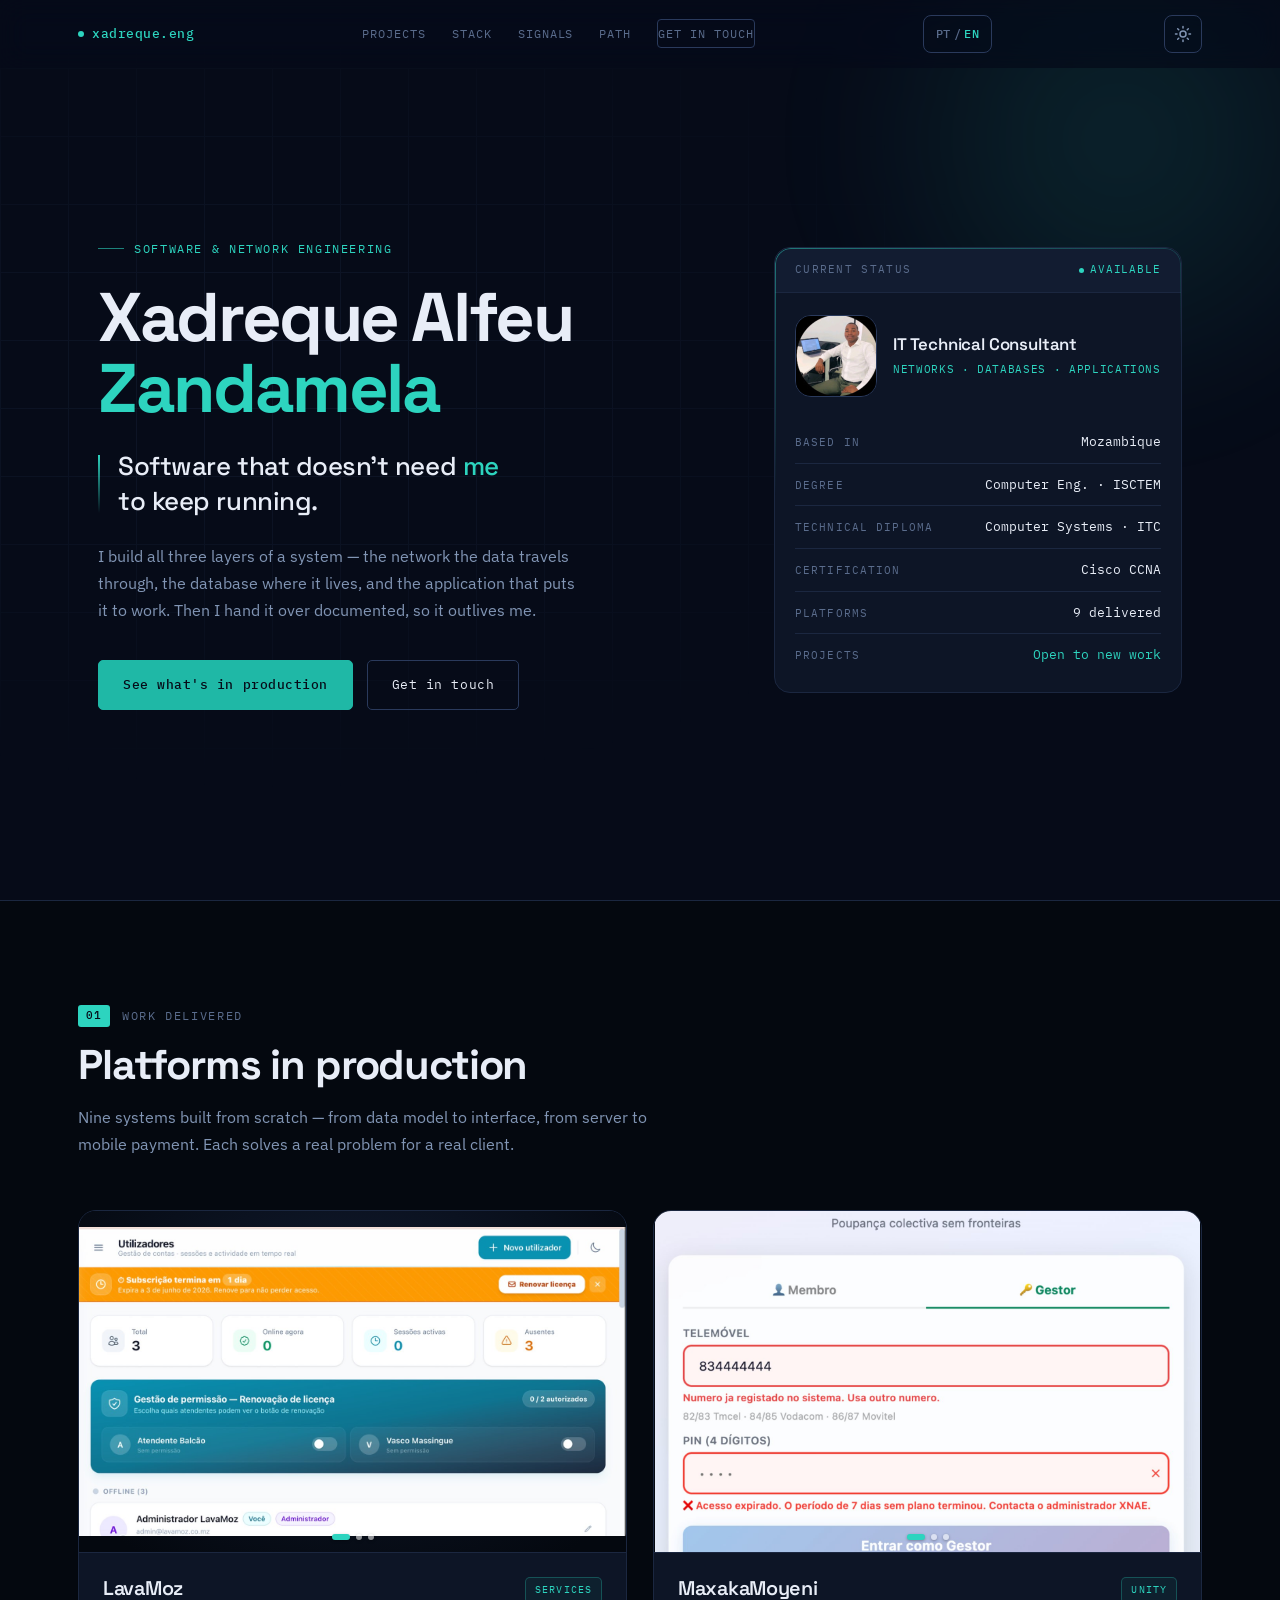
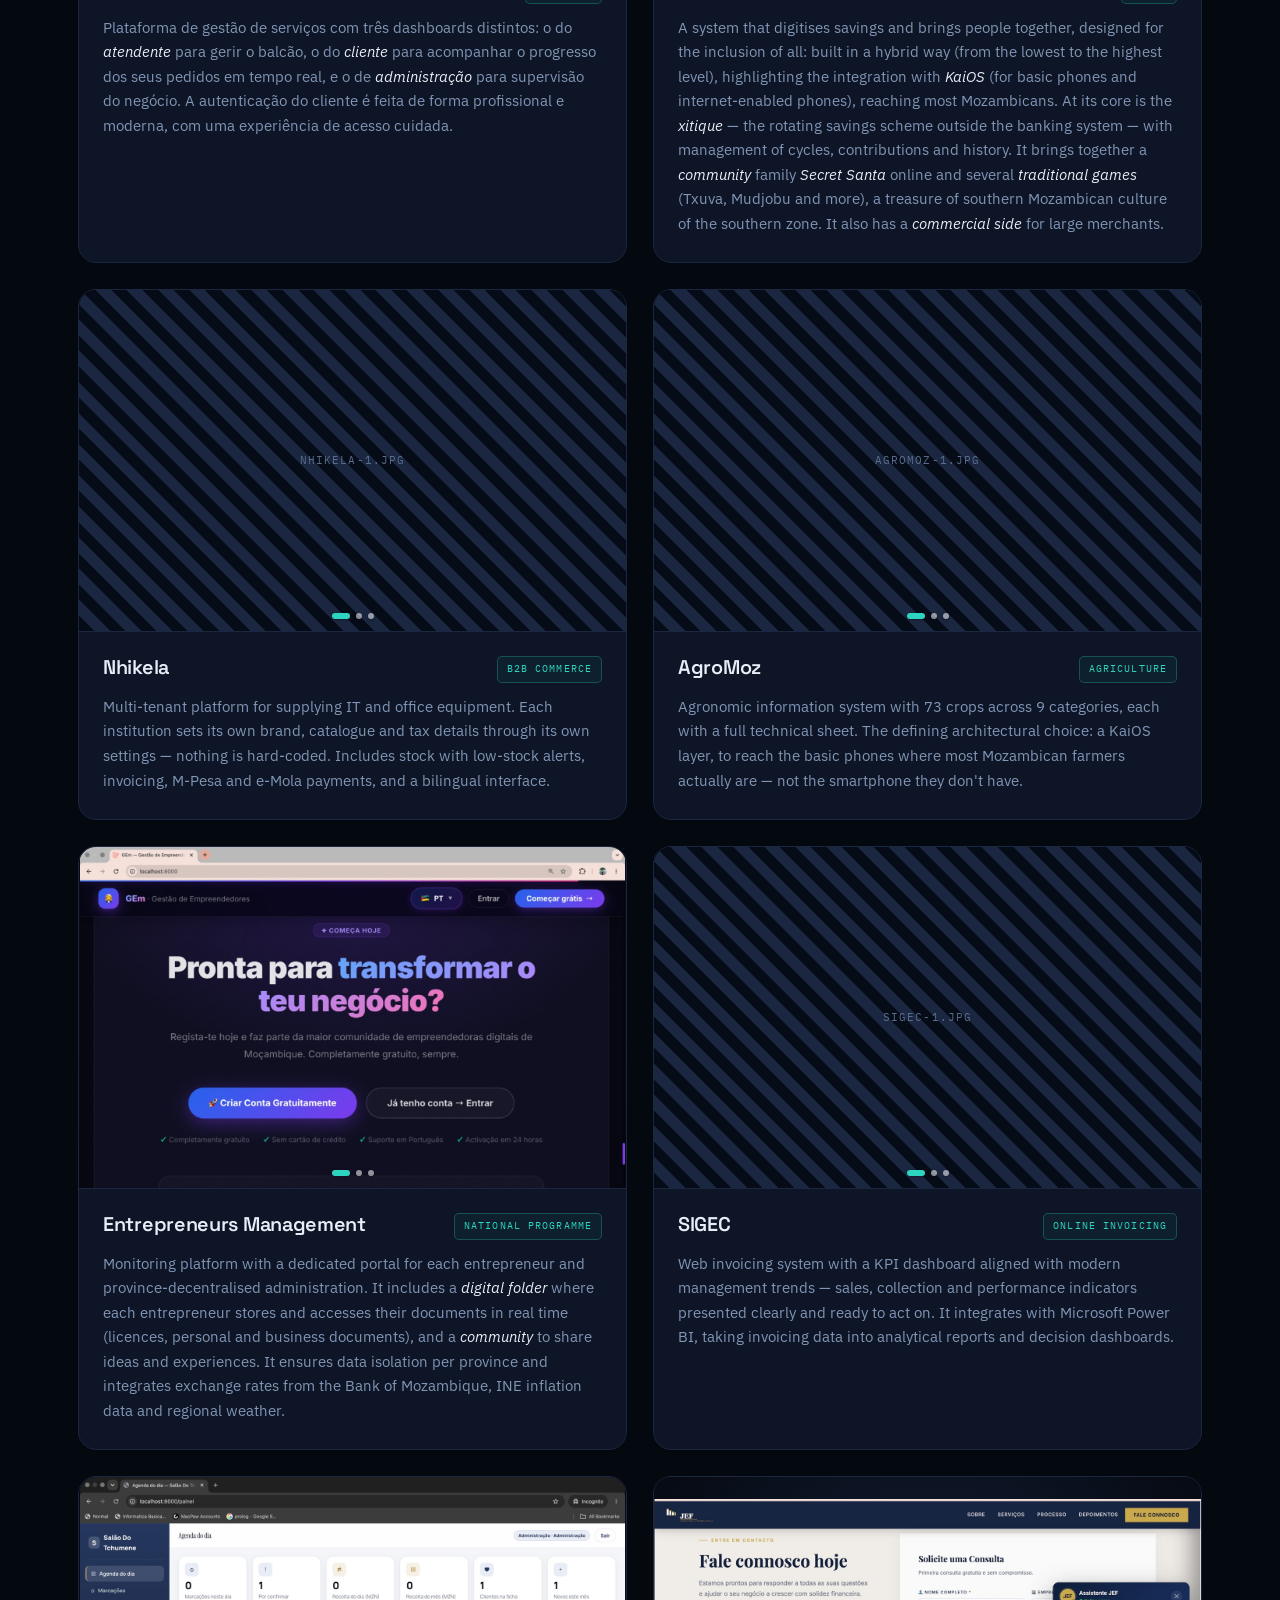
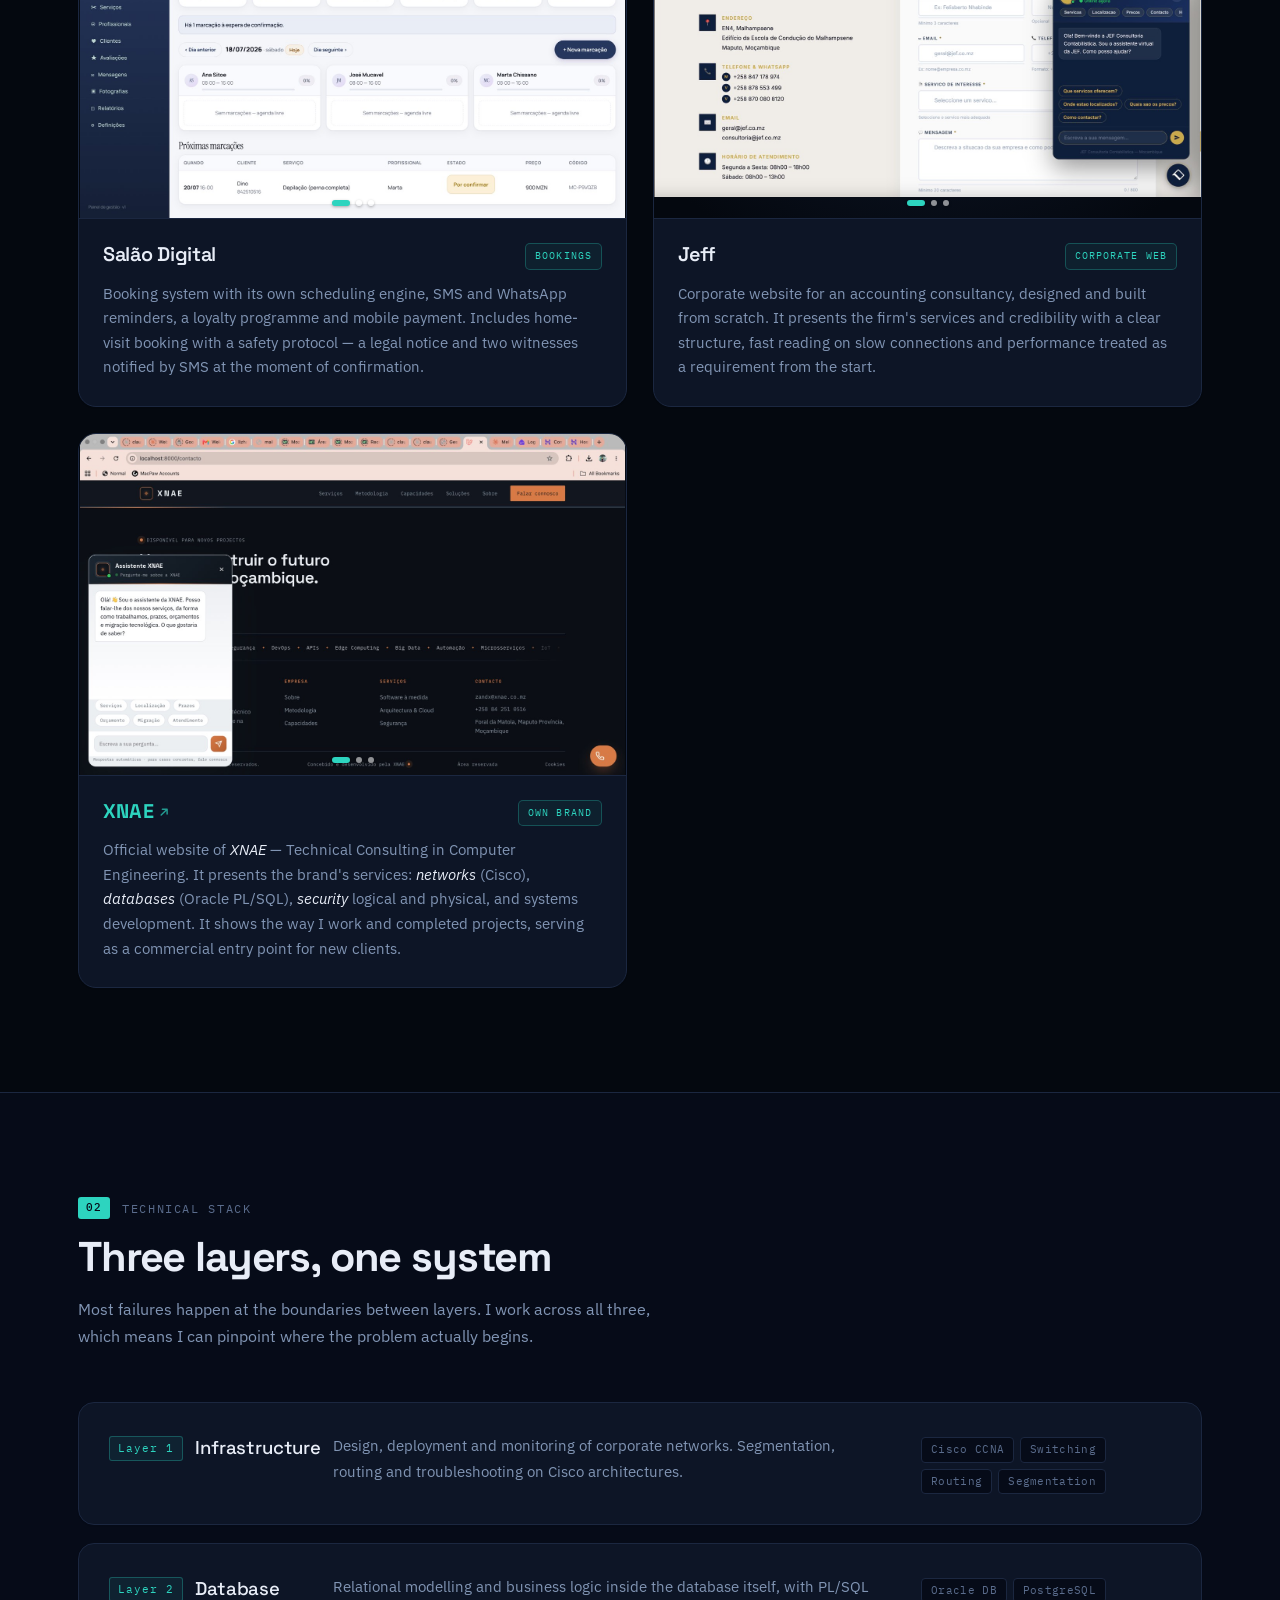
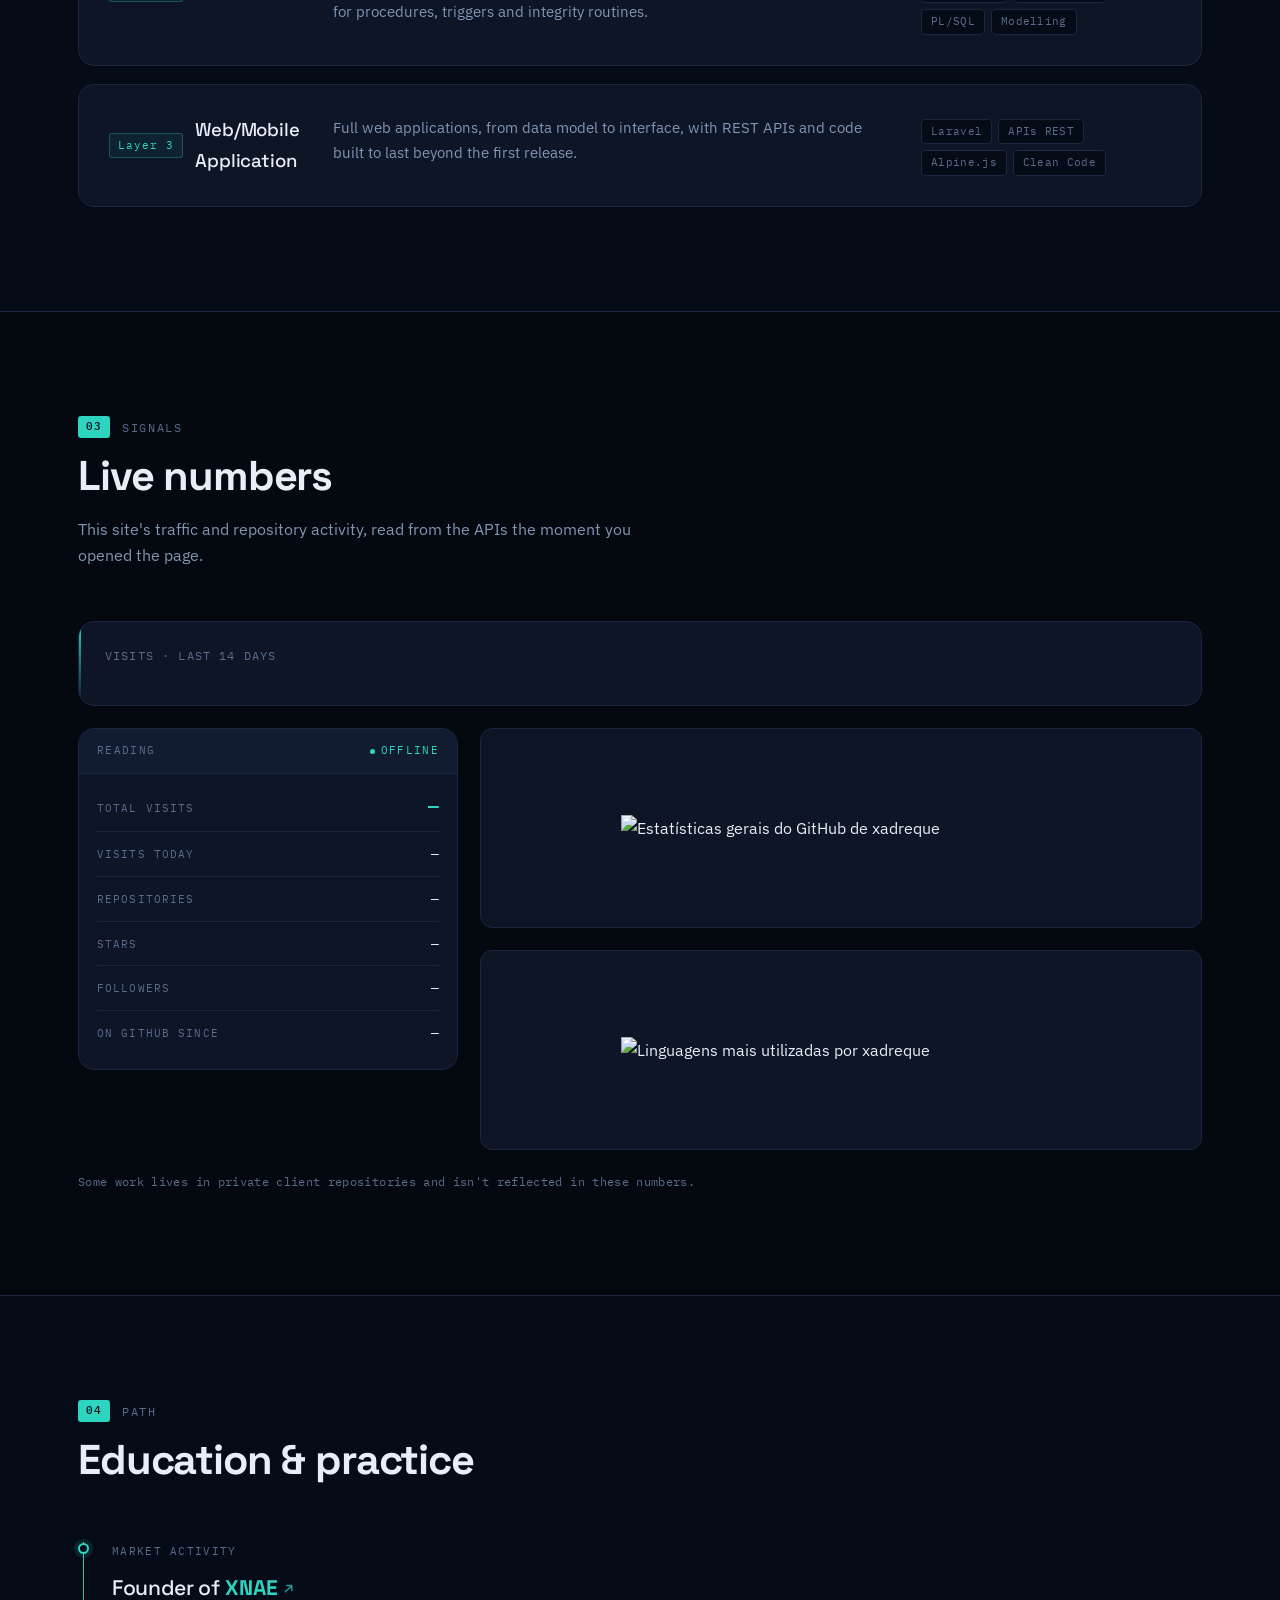
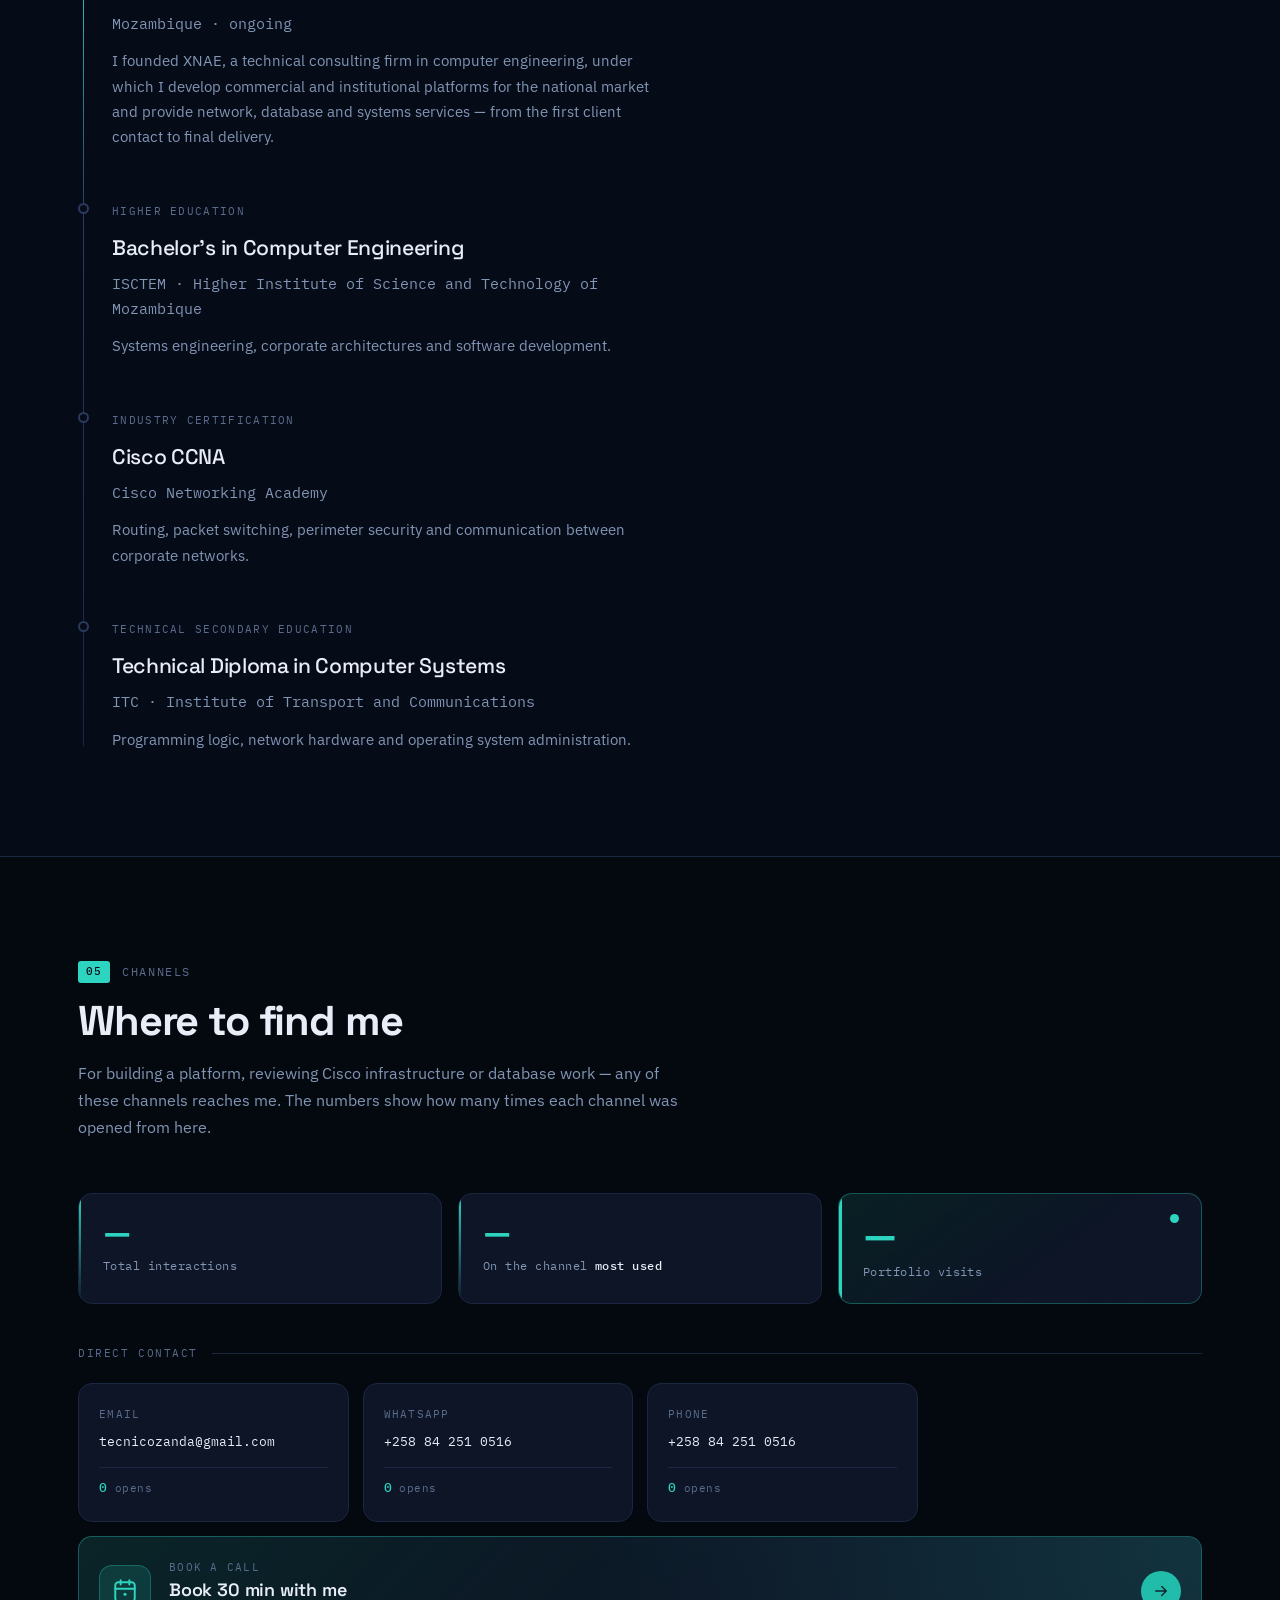
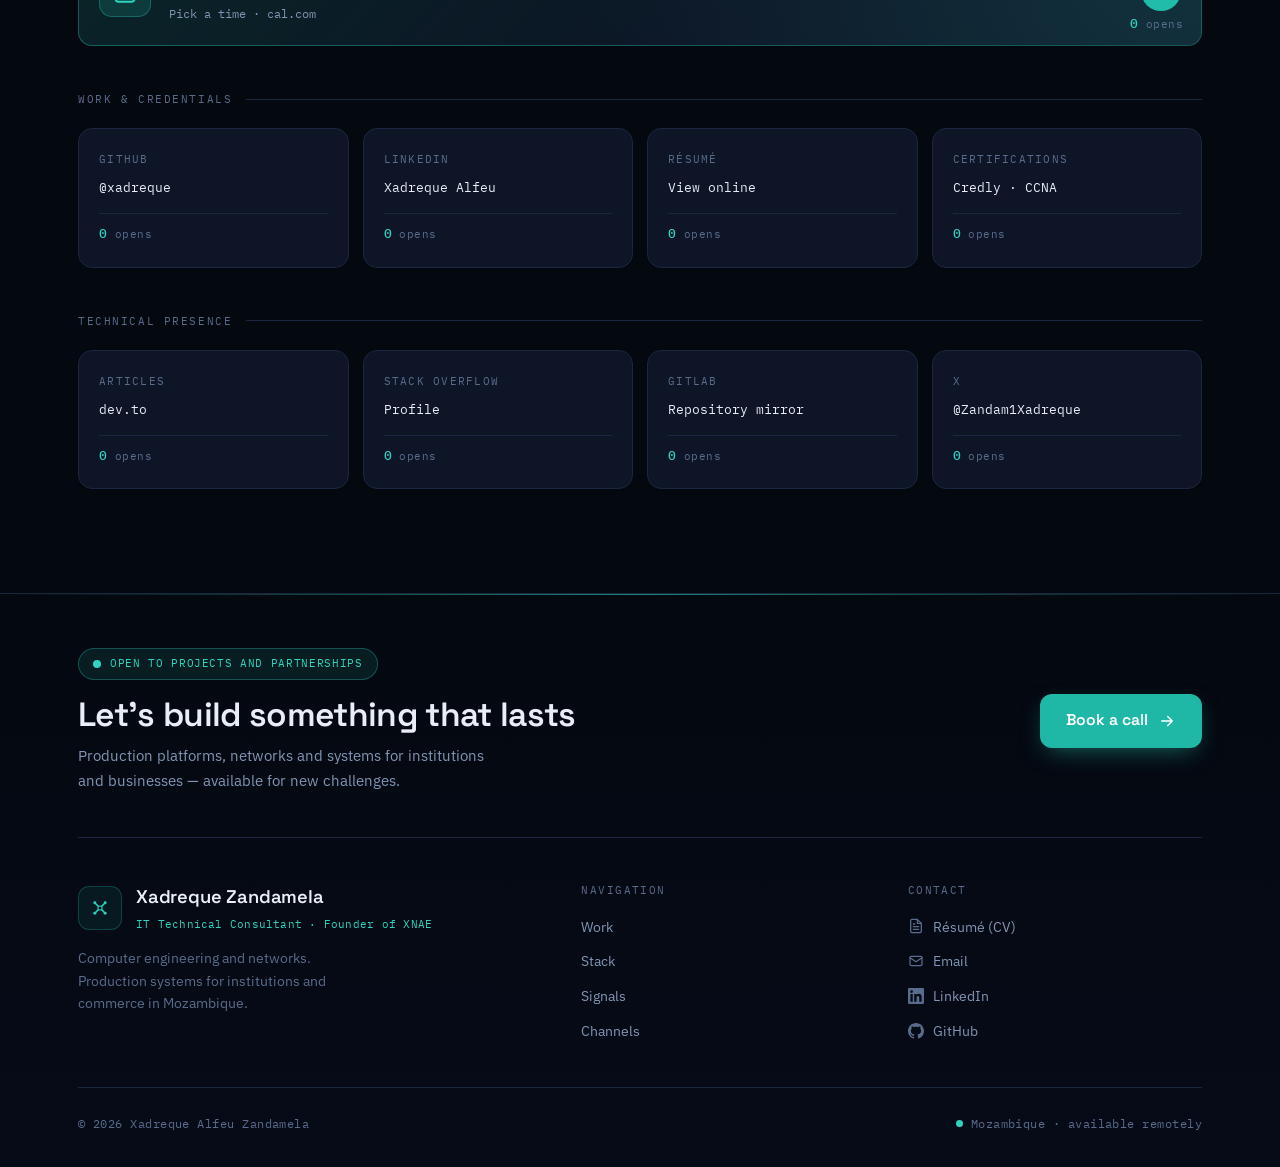
==== index.html @ 39eb86c5 "Icones nos links do footer com animacoes" ====
<!DOCTYPE html>
<html lang="pt-MZ">
<head>
<meta charset="UTF-8">
<meta name="viewport" content="width=device-width, initial-scale=1.0">
<title>Xadreque Alfeu Zandamela — Engenharia de Software e Redes</title>
<meta name="description" content="Engenheiro de software e especialista em redes em Moçambique. Plataformas em produção para instituições, comércio e agricultura. Infraestrutura Cisco, Oracle e Laravel.">
<meta name="author" content="Xadreque Alfeu Zandamela">

<meta property="og:type" content="website">
<meta property="og:title" content="Xadreque Alfeu Zandamela — Engenharia de Software e Redes">
<meta property="og:description" content="Consultor Técnico Informático. Plataformas em produção para instituições, comércio e agricultura. Redes Cisco, Oracle, Laravel e Flutter.">
<meta property="og:locale" content="pt_MZ">
<meta property="og:url" content="https://portifolio-xadreque.vercel.app">
<meta property="og:image" content="https://portifolio-xadreque.vercel.app/img/og-image.png">
<meta property="og:image:width" content="1200">
<meta property="og:image:height" content="630">
<meta property="og:image:alt" content="Xadreque Alfeu Zandamela — Consultor Técnico Informático">
<meta name="twitter:card" content="summary_large_image">
<meta name="twitter:title" content="Xadreque Alfeu Zandamela — Engenharia de Software e Redes">
<meta name="twitter:description" content="Consultor Técnico Informático em Moçambique. Redes, bases de dados e aplicações.">
<meta name="twitter:image" content="https://portifolio-xadreque.vercel.app/img/og-image.png">
<link rel="canonical" href="https://portifolio-xadreque.vercel.app">

<script type="application/ld+json">
{
  "@context": "https://schema.org",
  "@type": "Person",
  "name": "Xadreque Alfeu Zandamela",
  "jobTitle": "Consultor Técnico Informático · Fundador da XNAE",
  "worksFor": { "@type": "Organization", "name": "XNAE", "description": "Consultoria técnica em engenharia informática" },
  "url": "https://portifolio-xadreque.vercel.app",
  "address": { "@type": "PostalAddress", "addressCountry": "Moçambique" },
  "email": "tecnicozanda@gmail.com",
  "sameAs": ["https://github.com/xadreque"],
  "knowsAbout": ["Engenharia de software", "Redes Cisco", "Bases de dados Oracle", "Laravel", "Flutter", "PostgreSQL", "Python"],
  "alumniOf": [
    { "@type": "CollegeOrUniversity", "name": "ISCTEM — Instituto Superior de Ciências e Tecnologias de Moçambique" },
    { "@type": "EducationalOrganization", "name": "ITC — Instituto dos Transportes e Comunicações" }
  ]
}
</script>

<script>
  /* Aplica o tema pela HORA do dia ANTES de pintar, para não haver flash.
     Dia (6h-18h) = claro; Noite (18h-6h) = escuro. */
  (function () {
    try {
      var h = new Date().getHours();
      var ehDia = (h >= 6 && h < 18);
      if (ehDia) {
        document.documentElement.setAttribute('data-tema', 'claro');
      }
    } catch (e) {}
  })();
</script>

<link rel="preconnect" href="https://fonts.googleapis.com">
<link rel="preconnect" href="https://fonts.gstatic.com" crossorigin>
<link href="https://fonts.googleapis.com/css2?family=Space+Grotesk:wght@500;700&family=IBM+Plex+Sans:wght@400;500;600&family=IBM+Plex+Mono:wght@400;500&display=swap" rel="stylesheet">

<link rel="icon" href="data:image/svg+xml,<svg xmlns='http://www.w3.org/2000/svg' viewBox='0 0 100 100'><rect width='100' height='100' rx='22' fill='%23060B18'/><text y='68' x='50' text-anchor='middle' font-size='58' font-family='monospace' fill='%232DD4BF'>X</text></svg>">

<style>
/* ═══════════════ TOKENS ═══════════════ */
:root {
  --void:#060B18; --surface:#0D1526; --surface-hi:#121C31;
  --line:#1B2740; --line-hi:#2A3A5C;
  --ink:#E8EDF7; --muted:#8195B4; --dim:#5A6C8C;
  --signal:#2DD4BF; --signal-deep:#0E9384; --signal-btn:#1FB8A6;
  --display:'Space Grotesk',system-ui,sans-serif;
  --body:'IBM Plex Sans',system-ui,sans-serif;
  --mono:'IBM Plex Mono',ui-monospace,monospace;
  --ease:cubic-bezier(.16,1,.3,1);
  --nav-bg:6,11,24; --void-deep:#04080F;
  --signal-rgb:45,212,191;
}
/* Tema claro */
html[data-tema="claro"]{
  --void:#E3EFE9; --surface:#FFFFFF; --surface-hi:#D6E7DE;
  --line:#C4D8CE; --line-hi:#A6C2B5;
  --ink:#0C1613; --muted:#38493F; --dim:#66786F;
  --signal:#0A7D64; --signal-deep:#065C49; --signal-btn:#0A7D64;
  --nav-bg:227,239,233; --void-deep:#D2E5DC;
  --signal-rgb:10,125,100;
}
html{transition:background-color .4s var(--ease)}
body,.nav,.card-perfil,.cp-head,.panel,.kpi,.channel,.work,.layer,.grafico-card,.cluster-label,.chip,.hop-label,.row-key,.row-val{transition:background-color .4s var(--ease),color .4s var(--ease),border-color .4s var(--ease)}
*,*::before,*::after{box-sizing:border-box;margin:0;padding:0}
html{scroll-behavior:smooth;scroll-padding-top:96px}
body{background:var(--void);color:var(--ink);font-family:var(--body);font-size:16px;line-height:1.65;-webkit-font-smoothing:antialiased;overflow-x:hidden}
::selection{background:var(--signal);color:var(--void)}
a{color:inherit;text-decoration:none}
:focus-visible{outline:2px solid var(--signal);outline-offset:3px;border-radius:3px}
img{max-width:100%;display:block;-webkit-user-drag:none;-khtml-user-drag:none;-moz-user-drag:none;-o-user-drag:none;user-select:none;-webkit-user-select:none;-webkit-touch-callout:none}
.wrap{max-width:1180px;margin:0 auto;padding:0 28px}

/* ═══════════════ NAV ═══════════════ */
.nav{position:fixed;inset:0 0 auto 0;height:68px;z-index:200;background:rgba(var(--nav-bg),.72);backdrop-filter:blur(14px) saturate(1.4);-webkit-backdrop-filter:blur(14px) saturate(1.4);border-bottom:1px solid transparent;transition:border-color .3s,background .3s}
.nav.scrolled{border-bottom-color:var(--line);background:rgba(var(--nav-bg),.93)}
.nav-inner{display:flex;align-items:center;justify-content:space-between;height:100%}
.mark{font-family:var(--mono);font-size:.82rem;font-weight:500;color:var(--signal);letter-spacing:.04em;display:inline-flex;align-items:center;gap:.5rem}
.mark-dot{width:6px;height:6px;border-radius:50%;background:var(--signal);animation:beacon 2.6s ease-out infinite}
@keyframes beacon{0%{box-shadow:0 0 0 0 rgba(var(--signal-rgb),.5)}70%{box-shadow:0 0 0 7px rgba(var(--signal-rgb),0)}100%{box-shadow:0 0 0 0 rgba(var(--signal-rgb),0)}}
.nav-links{display:flex;align-items:center;gap:26px}
.nav-links a{font-family:var(--mono);font-size:.75rem;letter-spacing:.08em;text-transform:uppercase;color:var(--dim);transition:color .2s;position:relative;padding:4px 0}
.nav-links a::after{content:'';position:absolute;left:0;right:100%;bottom:-2px;height:1px;background:var(--signal);transition:right .3s var(--ease)}
.nav-links a:hover,.nav-links a.here{color:var(--signal)}
.nav-links a.here::after{right:0}
.nav-cta{font-family:var(--mono);font-size:.75rem;letter-spacing:.06em;padding:8px 18px;border:1px solid var(--line-hi);border-radius:4px;color:var(--ink);white-space:nowrap;transition:border-color .2s,color .2s,background .2s}
.nav-cta:hover{border-color:var(--signal);color:var(--signal);background:rgba(var(--signal-rgb),.07)}
/* Botão de tema */
.tema-btn{width:38px;height:38px;flex-shrink:0;border:1px solid var(--line-hi);border-radius:8px;background:none;color:var(--muted);cursor:pointer;display:flex;align-items:center;justify-content:center;transition:border-color .2s,color .2s,background .2s;margin-left:4px}
.tema-btn:hover{border-color:var(--signal);color:var(--signal);background:rgba(var(--signal-rgb),.07)}
.tema-btn svg{width:18px;height:18px}
/* Botão de idioma */
.lang-btn{display:flex;align-items:center;gap:3px;height:38px;padding:0 12px;border:1px solid var(--line-hi);border-radius:8px;background:none;cursor:pointer;font-family:var(--mono);font-size:.72rem;font-weight:500;letter-spacing:.04em;transition:border-color .2s,background .2s}
.lang-btn:hover{border-color:var(--signal);background:rgba(var(--signal-rgb),.07)}
.lang-btn .lang-sep{color:var(--dim)}
.lang-btn .lang-pt{color:var(--signal)}
.lang-btn .lang-en{color:var(--dim)}

/* Voltar ao topo */
.to-top{position:fixed;right:24px;bottom:24px;z-index:150;width:48px;height:48px;border-radius:50%;border:1px solid var(--line-hi);background:var(--surface);color:var(--signal);cursor:pointer;display:flex;align-items:center;justify-content:center;opacity:0;visibility:hidden;transform:translateY(12px) scale(.9);transition:opacity .3s var(--ease),transform .3s var(--ease),visibility .3s,background .3s,border-color .2s;box-shadow:0 6px 20px rgba(0,0,0,.18)}
.to-top.show{opacity:1;visibility:visible;transform:translateY(0) scale(1)}
.to-top:hover{border-color:var(--signal);background:linear-gradient(145deg,rgba(var(--signal-rgb),.16),var(--surface));transform:translateY(-3px) scale(1.05)}
.to-top svg{width:20px;height:20px}
html[data-tema="claro"] .to-top{box-shadow:0 6px 20px rgba(12,22,19,.12)}
@media(max-width:640px){.to-top{right:16px;bottom:16px;width:44px;height:44px}}
html[data-lang="en"] .lang-btn .lang-pt{color:var(--dim)}
html[data-lang="en"] .lang-btn .lang-en{color:var(--signal)}
.tema-btn .tema-lua{display:none}
html[data-tema="claro"] .tema-btn .tema-sol{display:none}
html[data-tema="claro"] .tema-btn .tema-lua{display:block}

/* Polimento do tema claro: profundidade suave em vez de só bordas */
html[data-tema="claro"] .work,
html[data-tema="claro"] .panel,
html[data-tema="claro"] .kpi,
html[data-tema="claro"] .grafico-card,
html[data-tema="claro"] .card-perfil,
html[data-tema="claro"] .channel{
  box-shadow:0 1px 2px rgba(12,22,19,.05), 0 6px 18px rgba(12,22,19,.06);
}
html[data-tema="claro"] .work:hover,
html[data-tema="claro"] .channel:hover,
html[data-tema="claro"] .layer:hover{
  box-shadow:0 6px 16px rgba(12,22,19,.09), 0 16px 40px rgba(10,125,100,.16);
}
html[data-tema="claro"] .nav.scrolled{
  box-shadow:0 1px 0 var(--line), 0 6px 24px rgba(12,22,19,.06);
}
/* No tema claro, o brilho do hero fica mais contido para não "lavar" o fundo */
html[data-tema="claro"] .hero-bg::after{opacity:.7}
html[data-tema="claro"] .hero-bg::before{opacity:.55}
.progress{position:absolute;left:0;bottom:-1px;height:2px;width:0;background:linear-gradient(90deg,var(--signal-deep),var(--signal))}
.burger{display:none;background:none;border:1px solid var(--line-hi);border-radius:4px;padding:9px 11px;cursor:pointer}
.burger span{display:block;width:17px;height:1.5px;background:var(--ink);transition:transform .25s,opacity .25s}
.burger span+span{margin-top:4px}
.burger.open span:nth-child(1){transform:translateY(5.5px) rotate(45deg)}
.burger.open span:nth-child(2){opacity:0}
.burger.open span:nth-child(3){transform:translateY(-5.5px) rotate(-45deg)}

/* ═══════════════ HERO ═══════════════ */
.hero{position:relative;min-height:100vh;display:flex;align-items:center;padding:128px 0 88px;overflow:hidden}
.hero-bg{position:absolute;inset:0;pointer-events:none}
.hero-bg::before{content:'';position:absolute;inset:0;background-image:linear-gradient(var(--line) 1px,transparent 1px),linear-gradient(90deg,var(--line) 1px,transparent 1px);background-size:68px 68px;opacity:.38;mask-image:radial-gradient(ellipse 78% 62% at 22% 42%,#000 12%,transparent 74%);-webkit-mask-image:radial-gradient(ellipse 78% 62% at 22% 42%,#000 12%,transparent 74%)}
.hero-bg::after{content:'';position:absolute;width:640px;height:640px;top:-180px;right:-160px;border-radius:50%;background:radial-gradient(circle,rgba(var(--signal-rgb),.13) 0%,transparent 66%);filter:blur(46px)}
.hero-grid{position:relative;display:grid;grid-template-columns:1fr;gap:56px}
@media(min-width:940px){.hero-grid{grid-template-columns:1.5fr 1fr;gap:64px;align-items:center}}
.eyebrow{display:inline-flex;align-items:center;gap:10px;font-family:var(--mono);font-size:.72rem;letter-spacing:.14em;text-transform:uppercase;color:var(--signal);margin-bottom:24px}
.eyebrow::before{content:'';width:26px;height:1px;background:var(--signal);opacity:.6}
.hero h1{font-family:var(--display);font-weight:700;font-size:clamp(2.5rem,6.8vw,4.3rem);line-height:1.02;letter-spacing:-.035em;margin-bottom:26px}
.hero h1 .surname{color:var(--signal);display:block}

/* Slogan — a tese da página */
.slogan{position:relative;font-family:var(--display);font-weight:500;font-size:clamp(1.22rem,2.5vw,1.62rem);line-height:1.36;letter-spacing:-.018em;color:var(--ink);max-width:25ch;margin-bottom:24px;padding-left:20px}
.slogan::before{content:'';position:absolute;left:0;top:.25em;bottom:.25em;width:2px;background:linear-gradient(180deg,var(--signal),transparent)}
.slogan em{font-style:normal;color:var(--signal)}

.hero-lede{color:var(--muted);font-size:1.02rem;max-width:48ch;margin-bottom:36px}
.hero-actions{display:flex;flex-wrap:wrap;gap:14px}
.btn{display:inline-flex;align-items:center;gap:9px;font-family:var(--mono);font-size:.82rem;letter-spacing:.04em;padding:13px 24px;border-radius:5px;border:1px solid var(--line-hi);transition:border-color .2s,color .2s,background .2s,transform .18s}
.btn:hover{transform:translateY(-2px)}
.btn-solid{background:var(--signal-btn);border-color:var(--signal-btn);color:var(--void);font-weight:500}
.btn-solid:hover{background:#45E0CD;border-color:#45E0CD}
.btn-line:hover{border-color:var(--signal);color:var(--signal);background:rgba(var(--signal-rgb),.06)}

/* ═══════════════ PAINEL ═══════════════ */
.panel{background:var(--surface);border:1px solid var(--line);border-radius:16px;overflow:hidden;box-shadow:0 1px 2px rgba(0,0,0,.04)}
.panel-head{display:flex;align-items:center;justify-content:space-between;gap:10px;padding:13px 18px;border-bottom:1px solid var(--line);background:var(--surface-hi)}
.panel-head span{font-family:var(--mono);font-size:.68rem;letter-spacing:.12em;text-transform:uppercase;color:var(--dim)}
.panel-live{display:inline-flex;align-items:center;gap:6px;color:var(--signal)!important}
.panel-live::before{content:'';width:5px;height:5px;border-radius:50%;background:var(--signal);animation:beacon 2.6s ease-out infinite}
.panel-body{padding:6px 18px 14px}
.row{display:flex;align-items:baseline;justify-content:space-between;gap:16px;padding:11px 0;border-bottom:1px solid var(--line)}
.row:last-child{border-bottom:0}
.row-key{font-family:var(--mono);font-size:.7rem;letter-spacing:.1em;text-transform:uppercase;color:var(--dim);white-space:nowrap}
.row-val{font-family:var(--mono);font-size:.82rem;color:var(--ink);text-align:right}
.row-val.ok{color:var(--signal)}
.row-val.big{font-size:1.1rem;font-weight:500;color:var(--signal)}

/* ═══════════════ CARTÃO DE PERFIL (hero) ═══════════════ */
.card-perfil{background:var(--surface);border:1px solid var(--line);border-radius:16px;overflow:hidden;position:relative}
.card-perfil::before{content:'';position:absolute;inset:0;border-radius:16px;padding:1px;background:linear-gradient(160deg,rgba(var(--signal-rgb),.5),transparent 42%);-webkit-mask:linear-gradient(#000 0 0) content-box,linear-gradient(#000 0 0);-webkit-mask-composite:xor;mask-composite:exclude;pointer-events:none}
.cp-head{display:flex;align-items:center;justify-content:space-between;gap:10px;padding:13px 20px;border-bottom:1px solid var(--line);background:var(--surface-hi)}
.cp-head>span:first-child{font-family:var(--mono);font-size:.68rem;letter-spacing:.12em;text-transform:uppercase;color:var(--dim)}
.cp-live{display:inline-flex;align-items:center;gap:6px;font-family:var(--mono);font-size:.68rem;letter-spacing:.08em;text-transform:uppercase;color:var(--signal)}
.cp-live::before{content:'';width:5px;height:5px;border-radius:50%;background:var(--signal);animation:beacon 2.6s ease-out infinite}

/* Foto + identidade */
.cp-foto-bloco{display:flex;align-items:center;gap:16px;padding:22px 20px 20px}
.cp-foto{position:relative;width:82px;height:82px;flex-shrink:0;border-radius:16px;overflow:hidden;border:1px solid var(--line-hi);background:var(--void)}
.cp-foto img{width:100%;height:100%;object-fit:cover;display:block;position:relative;z-index:1}
.cp-foto-vazia{position:absolute;inset:0;z-index:0;display:flex;flex-direction:column;align-items:center;justify-content:center;gap:4px;color:var(--dim);background:repeating-linear-gradient(45deg,transparent 0 9px,var(--line) 9px 18px),var(--surface-hi)}
.cp-foto-vazia svg{width:26px;height:26px}
.cp-foto-vazia span{font-family:var(--mono);font-size:.52rem;letter-spacing:.05em}
/* Quando a foto existe, tapa o marcador; quando falha, o marcador fica visível */
.cp-foto img:not([src]),.cp-foto img[src=""]{opacity:0}

.cp-ident{min-width:0}
.cp-cargo{font-family:var(--display);font-size:1.05rem;font-weight:600;letter-spacing:-.01em;line-height:1.25;color:var(--ink)}
.cp-tagline{margin-top:6px;font-family:var(--mono);font-size:.68rem;letter-spacing:.06em;text-transform:uppercase;color:var(--signal)}

.cp-body{padding:4px 20px 16px}
.cp-body .row{padding:10px 0}

/* ═══════════════ SECÇÕES ═══════════════ */
.band{padding:104px 0;border-top:1px solid var(--line)}
.band-alt{background:var(--void-deep)}
.head{margin-bottom:52px;max-width:60ch}
.hop{display:flex;align-items:center;gap:12px;margin-bottom:14px}
.hop-num{font-family:var(--mono);font-size:.68rem;letter-spacing:.1em;color:var(--void);background:var(--signal);padding:2px 8px;border-radius:3px;font-weight:500}
.hop-label{font-family:var(--mono);font-size:.72rem;letter-spacing:.14em;text-transform:uppercase;color:var(--dim)}
.head h2{font-family:var(--display);font-weight:700;font-size:clamp(1.85rem,3.9vw,2.6rem);letter-spacing:-.028em;line-height:1.14}
.head p{color:var(--muted);margin-top:16px;font-size:1.02rem}

/* ═══════════════ PROJECTOS ═══════════════ */
.works{display:grid;gap:26px}
@media(min-width:900px){.works{grid-template-columns:1fr 1fr}}
.work{position:relative;background:var(--surface);border:1px solid var(--line);border-radius:18px;overflow:hidden;display:flex;flex-direction:column;transition:border-color .4s var(--ease),transform .45s var(--ease),box-shadow .45s var(--ease),background .4s;box-shadow:0 1px 2px rgba(0,0,0,.04)}
.work::before{content:'';position:absolute;top:0;left:0;right:0;height:2px;background:linear-gradient(90deg,transparent,rgba(var(--signal-rgb),.9),transparent);transform:scaleX(0);transform-origin:left;transition:transform .5s var(--ease);z-index:4}
.work:hover::before{transform:scaleX(1)}
.work:hover{border-color:rgba(var(--signal-rgb),.45);transform:translateY(-6px);background:linear-gradient(160deg,rgba(var(--signal-rgb),.09) 0%,var(--surface) 46%);box-shadow:0 18px 40px -12px rgba(var(--signal-rgb),.28),0 8px 20px -8px rgba(0,0,0,.15)}
html[data-tema="claro"] .work:hover{box-shadow:0 18px 40px -14px rgba(var(--signal-rgb),.32),0 6px 16px -8px rgba(12,22,19,.12)}

/* ── Carrossel ── */
.shots{position:relative;aspect-ratio:16/10;background:var(--void-deep);overflow:hidden;border-bottom:1px solid var(--line)}
.shots-track{display:flex;height:100%;transition:transform .6s var(--ease)}
.slide{position:relative;flex:0 0 100%;height:100%;background:radial-gradient(ellipse at 50% 35%,var(--surface-hi) 0%,var(--void-deep) 90%);overflow:hidden;display:flex;align-items:center;justify-content:center}
.slide img{width:100%;height:100%;object-fit:contain;object-position:center;display:block;transition:filter .5s ease}
.work:hover .slide img{filter:brightness(1.03)}
.slide.empty img{display:none}
.slide.empty::after{content:attr(data-hint);position:absolute;inset:0;display:flex;align-items:center;justify-content:center;text-align:center;padding:22px;font-family:var(--mono);font-size:.68rem;letter-spacing:.1em;text-transform:uppercase;color:var(--dim);background:repeating-linear-gradient(45deg,transparent 0 11px,var(--line) 11px 22px),var(--void)}
.shots-nav{position:absolute;top:50%;transform:translateY(-50%) scale(.85);width:36px;height:36px;border-radius:50%;border:1px solid var(--line-hi);background:rgba(var(--nav-bg),.82);backdrop-filter:blur(8px);color:var(--ink);cursor:pointer;display:flex;align-items:center;justify-content:center;opacity:0;transition:opacity .3s var(--ease),transform .3s var(--ease),background .2s,border-color .2s;z-index:3;box-shadow:0 2px 10px rgba(0,0,0,.15)}
.work:hover .shots-nav{opacity:1;transform:translateY(-50%) scale(1)}
.shots-nav:hover{background:var(--signal-btn);border-color:var(--signal-btn);color:#fff;transform:translateY(-50%) scale(1.12)}
.shots-nav.prev{left:12px}
.shots-nav.next{right:12px}
.work:hover .shots-nav,.shots-nav:focus-visible{opacity:1}
.shots-dots{position:absolute;bottom:12px;left:50%;transform:translateX(-50%);display:flex;gap:6px;z-index:3}
.dot{width:6px;height:6px;border-radius:50%;border:0;padding:0;cursor:pointer;background:rgba(255,255,255,.55);box-shadow:0 1px 3px rgba(0,0,0,.3);transition:background .25s var(--ease),width .25s var(--ease)}
.dot.on{background:var(--signal);width:18px;border-radius:3px}
.dot:hover{background:#fff}
.shots-count{position:absolute;top:12px;right:12px;font-family:var(--mono);font-size:.64rem;letter-spacing:.08em;color:var(--ink);background:rgba(var(--nav-bg),.82);backdrop-filter:blur(8px);padding:4px 9px;border-radius:6px;z-index:3;border:1px solid var(--line);opacity:0;transition:opacity .3s ease}
.work:hover .shots-count{opacity:1}

/* ── Corpo do projecto ── */
.work-body{padding:24px 24px 26px;display:flex;flex-direction:column;gap:12px;flex:1}
.work-top{display:flex;align-items:flex-start;justify-content:space-between;gap:10px;flex-wrap:wrap}
.work-body h3{position:relative;font-family:var(--display);font-size:1.24rem;font-weight:600;letter-spacing:-.015em;line-height:1.2;transition:color .3s var(--ease)}
.work:hover .work-body h3{color:var(--signal)}
.work-kind{font-family:var(--mono);font-size:.63rem;letter-spacing:.11em;text-transform:uppercase;color:var(--signal);border:1px solid rgba(var(--signal-rgb),.28);background:rgba(var(--signal-rgb),.06);padding:4px 9px;border-radius:5px;white-space:nowrap;transition:background .3s var(--ease),border-color .3s var(--ease),box-shadow .3s var(--ease)}
.work:hover .work-kind{background:rgba(var(--signal-rgb),.14);border-color:rgba(var(--signal-rgb),.5);box-shadow:0 0 14px -2px rgba(var(--signal-rgb),.4)}
.work-body p{color:var(--muted);font-size:.93rem;flex:1}
.work-body p em{font-style:italic;color:var(--ink)}
/* Link XNAE — moderno e animado */
.xnae-link{position:relative;display:inline-flex;align-items:center;gap:3px;color:var(--signal);text-decoration:none;font-weight:700;letter-spacing:.01em;background:linear-gradient(90deg,var(--signal),var(--signal));background-size:0% 2px;background-position:0 100%;background-repeat:no-repeat;transition:background-size .35s var(--ease),filter .3s var(--ease)}
.xnae-link svg{width:.72em;height:.72em;opacity:.7;transform:translate(0,0);transition:transform .35s var(--ease),opacity .3s var(--ease)}
.xnae-link:hover{background-size:100% 2px;filter:drop-shadow(0 0 10px rgba(var(--signal-rgb),.5))}
.xnae-link:hover svg{transform:translate(2px,-2px);opacity:1}
.chips{display:flex;flex-wrap:wrap;gap:6px;margin-top:4px}
.chip{font-family:var(--mono);font-size:.66rem;letter-spacing:.03em;color:var(--dim);background:var(--void);border:1px solid var(--line);padding:3px 9px;border-radius:4px;transition:color .2s,border-color .2s}
.work:hover .chip{color:var(--muted);border-color:var(--line-hi)}

/* ═══════════════ STACK ═══════════════ */
.layers{display:grid;gap:18px}
.layer{display:grid;grid-template-columns:1fr;gap:22px;background:var(--surface);border:1px solid var(--line);border-radius:16px;padding:30px;transition:border-color .4s var(--ease),transform .4s var(--ease),background .4s,box-shadow .4s var(--ease);box-shadow:0 1px 2px rgba(0,0,0,.04)}
@media(min-width:860px){.layer{grid-template-columns:190px 1fr 250px;align-items:start;gap:34px}}
.layer:hover{border-color:rgba(var(--signal-rgb),.5);transform:translateX(6px);background:linear-gradient(120deg,rgba(var(--signal-rgb),.11) 0%,var(--surface-hi) 48%);box-shadow:0 12px 30px -14px rgba(var(--signal-rgb),.3)}
.layer-id{display:flex;align-items:center;gap:12px}
.layer-tier{font-family:var(--mono);font-size:.66rem;letter-spacing:.1em;color:var(--signal);border:1px solid rgba(var(--signal-rgb),.3);background:rgba(var(--signal-rgb),.07);padding:3px 8px;border-radius:3px;white-space:nowrap}
.layer-id h3{font-family:var(--display);font-size:1.16rem;font-weight:500;letter-spacing:-.01em}
.layer p{color:var(--muted);font-size:.96rem}
.layer:hover .chip{color:var(--signal);border-color:rgba(var(--signal-rgb),.28)}

/* ═══════════════ SINAIS ═══════════════ */
.signals{display:grid;gap:22px}
@media(min-width:940px){.signals{grid-template-columns:380px 1fr;align-items:start}}

/* Gráfico de visitas */
.grafico-card{background:var(--surface);border:1px solid var(--line);border-radius:16px;padding:24px 26px 20px;margin-bottom:22px;position:relative;overflow:hidden;box-shadow:0 1px 2px rgba(0,0,0,.04)}
.grafico-card::before{content:'';position:absolute;left:0;top:0;bottom:0;width:2px;background:linear-gradient(180deg,var(--signal),transparent)}
.grafico-head{display:flex;align-items:center;justify-content:space-between;gap:16px;margin-bottom:20px;flex-wrap:wrap}
.grafico-label{display:block;font-family:var(--mono);font-size:.72rem;letter-spacing:.1em;text-transform:uppercase;color:var(--dim)}
.grafico-total{display:block;margin-top:8px;font-family:var(--body);font-size:.92rem;color:var(--muted)}
.grafico-total b{font-family:var(--display);font-size:1.7rem;font-weight:700;color:var(--signal);letter-spacing:-.02em}
.grafico-pico{font-family:var(--mono);font-size:.68rem;letter-spacing:.04em;color:var(--dim);text-align:right}
.grafico-pico b{color:var(--ink)}
.grafico-corpo{width:100%}
.grafico-corpo svg{width:100%;height:auto;display:block;overflow:visible}
.g-area{fill:url(#gGrad)}
.g-linha{fill:none;stroke:var(--signal);stroke-width:2;stroke-linecap:round;stroke-linejoin:round}
.g-ponto{fill:var(--void);stroke:var(--signal);stroke-width:2;transition:r .15s}
.g-ponto-hoje{fill:var(--signal)}
.g-eixo{font-family:var(--mono);font-size:9px;fill:var(--dim);letter-spacing:.02em}
.g-grelha{stroke:var(--line);stroke-width:1;stroke-dasharray:2 3}
.g-hover{fill:transparent;cursor:pointer}
.g-tip{opacity:0;transition:opacity .15s}
.g-tip.on{opacity:1}
.g-tip-bg{fill:var(--surface-hi);stroke:var(--line-hi);stroke-width:1;rx:5}
.g-tip-txt{font-family:var(--mono);font-size:10px;fill:var(--ink)}
.g-vazio{font-family:var(--mono);font-size:11px;fill:var(--dim);letter-spacing:.05em}
.cards{display:grid;gap:22px}
@media(min-width:620px){.cards{grid-template-columns:1fr 1fr}}
@media(min-width:940px){.cards{grid-template-columns:1fr}}
.metric{background:var(--surface);border:1px solid var(--line);border-radius:12px;padding:24px;display:flex;align-items:center;justify-content:center;min-height:200px;transition:border-color .25s}
.metric:hover{border-color:var(--line-hi)}
.metric img{width:100%;max-width:440px;height:auto}
.note{font-family:var(--mono);font-size:.72rem;color:var(--dim);margin-top:22px;letter-spacing:.03em}

/* ═══════════════ PERCURSO ═══════════════ */
.route{position:relative;padding-left:34px}
.route::before{content:'';position:absolute;left:5px;top:6px;bottom:6px;width:1px;background:linear-gradient(180deg,var(--signal) 0%,var(--line-hi) 34%,var(--line) 100%)}
.node{position:relative;padding-bottom:46px}
.node:last-child{padding-bottom:0}
.node::before{content:'';position:absolute;left:-34px;top:7px;width:11px;height:11px;border-radius:50%;background:var(--void);border:2px solid var(--line-hi)}
.node.live::before{border-color:var(--signal);box-shadow:0 0 0 4px rgba(var(--signal-rgb),.12)}
.node-kind{font-family:var(--mono);font-size:.68rem;letter-spacing:.12em;text-transform:uppercase;color:var(--dim)}
.node h3{font-family:var(--display);font-size:1.32rem;font-weight:500;letter-spacing:-.015em;margin:9px 0 5px}
.node-org{font-family:var(--mono);font-size:.8rem;color:var(--signal);margin-bottom:12px}
.node p{color:var(--muted);font-size:.96rem;max-width:62ch}

/* ═══════════════ CANAIS ═══════════════ */
.cluster+.cluster{margin-top:44px}
.cluster-label{display:flex;align-items:center;gap:14px;margin-bottom:20px;font-family:var(--mono);font-size:.7rem;letter-spacing:.14em;text-transform:uppercase;color:var(--dim)}
.cluster-label::after{content:'';flex:1;height:1px;background:var(--line)}
.channels{display:grid;gap:14px}
@media(min-width:620px){.channels{grid-template-columns:1fr 1fr}}
@media(min-width:980px){.channels{grid-template-columns:repeat(4,1fr)}}
.channel{background:var(--surface);border:1px solid var(--line);border-radius:14px;padding:22px 20px;display:flex;flex-direction:column;gap:7px;transition:border-color .4s var(--ease),background .4s,transform .4s var(--ease),box-shadow .4s var(--ease);box-shadow:0 1px 2px rgba(0,0,0,.04)}
.channel:hover{border-color:rgba(var(--signal-rgb),.5);background:linear-gradient(145deg,rgba(var(--signal-rgb),.12) 0%,var(--surface-hi) 55%);transform:translateY(-5px);box-shadow:0 14px 32px -12px rgba(var(--signal-rgb),.3),0 6px 16px -8px rgba(0,0,0,.14)}
.channel-kind{font-family:var(--mono);font-size:.66rem;letter-spacing:.12em;text-transform:uppercase;color:var(--dim)}
.channel-val{font-family:var(--mono);font-size:.84rem;color:var(--ink);word-break:break-word;transition:color .25s}
.channel:hover .channel-val{color:var(--signal)}
/* KPI de cliques dentro do canal */
.channel{position:relative}
.channel-kpi{margin-top:8px;padding-top:9px;border-top:1px solid var(--line);font-family:var(--mono);font-size:.66rem;letter-spacing:.04em;color:var(--dim);transition:color .25s,border-color .25s}
.channel:hover .channel-kpi{border-color:var(--line-hi)}
.channel-kpi .ck-n{color:var(--signal);font-weight:500;font-size:.82rem}

/* Card destacado — Agendar chamada */
.channel-featured{grid-column:1/-1;display:grid;grid-template-columns:auto 1fr auto;align-items:center;gap:18px;position:relative;overflow:hidden;background:linear-gradient(135deg,rgba(var(--signal-rgb),.14),var(--surface) 60%);border-color:rgba(var(--signal-rgb),.35)}
.channel-featured::before{content:'';position:absolute;inset:0;background:radial-gradient(circle at 100% 0%,rgba(var(--signal-rgb),.16),transparent 55%);pointer-events:none}
.channel-featured:hover{transform:translateY(-3px);border-color:rgba(var(--signal-rgb),.6);background:linear-gradient(135deg,rgba(var(--signal-rgb),.20),var(--surface) 62%)}
.cf-icon{width:52px;height:52px;flex-shrink:0;border-radius:13px;background:rgba(var(--signal-rgb),.14);border:1px solid rgba(var(--signal-rgb),.3);display:flex;align-items:center;justify-content:center;color:var(--signal)}
.cf-icon svg{width:26px;height:26px}
.cf-texto{display:flex;flex-direction:column;gap:3px;min-width:0}
.cf-titulo{font-family:var(--display);font-size:1.12rem;font-weight:600;color:var(--ink);letter-spacing:-.01em;line-height:1.2}
.cf-sub{font-family:var(--mono);font-size:.72rem;color:var(--muted)}
.cf-seta{width:40px;height:40px;flex-shrink:0;border-radius:50%;background:var(--signal-btn);color:var(--void);display:flex;align-items:center;justify-content:center;transition:transform .3s var(--ease)}
.cf-seta svg{width:18px;height:18px}
.channel-featured:hover .cf-seta{transform:translateX(4px)}
.cf-kpi{position:absolute;bottom:10px;right:18px;margin:0;padding:0;border:none}
html[data-tema="claro"] .cf-seta{color:#FFFFFF}
@media(max-width:560px){.channel-featured{grid-template-columns:auto 1fr;gap:14px}.cf-seta{display:none}.cf-kpi{position:static;margin-top:6px}}

/* Painel de KPIs (resumo de interacção) */
.kpi-strip{display:grid;gap:16px;margin-bottom:40px}
@media(min-width:640px){.kpi-strip{grid-template-columns:repeat(3,1fr)}}
.kpi{background:var(--surface);border:1px solid var(--line);border-radius:14px;padding:22px 24px;position:relative;overflow:hidden;transition:border-color .4s var(--ease),transform .4s var(--ease),box-shadow .4s var(--ease),background .4s;box-shadow:0 1px 2px rgba(0,0,0,.04)}
.kpi:hover{border-color:rgba(var(--signal-rgb),.5);transform:translateY(-5px);background:linear-gradient(150deg,rgba(var(--signal-rgb),.10) 0%,var(--surface) 46%);box-shadow:0 14px 32px -12px rgba(var(--signal-rgb),.3),0 6px 16px -8px rgba(0,0,0,.14)}
.kpi::before{content:'';position:absolute;left:0;top:0;bottom:0;width:2px;background:linear-gradient(180deg,var(--signal),transparent)}
.kpi-num{display:block;font-family:var(--display);font-size:2rem;font-weight:700;letter-spacing:-.02em;color:var(--signal);line-height:1}
/* KPI de visitas destacado */
.kpi-destaque{background:linear-gradient(145deg,rgba(var(--signal-rgb),.12),var(--surface) 60%);border-color:rgba(var(--signal-rgb),.32)}
.kpi-destaque::before{background:var(--signal);width:3px}
.kpi-destaque .kpi-num{font-size:2.4rem}
.kpi-live-dot{position:absolute;top:20px;right:22px;width:9px;height:9px;border-radius:50%;background:var(--signal);animation:beacon 2.4s ease-out infinite}
.kpi-lbl{display:block;margin-top:8px;font-family:var(--mono);font-size:.72rem;letter-spacing:.04em;color:var(--muted)}
.kpi-lbl b{color:var(--ink);font-weight:500}

/* ═══════════════ RODAPÉ ═══════════════ */
.foot{border-top:1px solid var(--line);padding:0;background:linear-gradient(180deg,var(--void-deep),var(--void));position:relative;overflow:hidden}
.foot::before{content:'';position:absolute;top:0;left:0;right:0;height:1px;background:linear-gradient(90deg,transparent,rgba(var(--signal-rgb),.6),transparent)}
/* Chamada final */
.foot-cta{display:flex;flex-wrap:wrap;gap:24px;align-items:center;justify-content:space-between;padding:54px 0 44px;border-bottom:1px solid var(--line)}
.foot-disponivel{display:inline-flex;align-items:center;gap:9px;padding:6px 14px;border-radius:100px;background:rgba(var(--signal-rgb),.1);border:1px solid rgba(var(--signal-rgb),.3);font-family:var(--mono);font-size:.68rem;letter-spacing:.06em;text-transform:uppercase;color:var(--signal);margin-bottom:16px}
.foot-disp-dot{width:8px;height:8px;border-radius:50%;background:var(--signal);animation:beacon 2.4s ease-out infinite}
.foot-cta-txt h2{font-family:var(--display);font-size:clamp(1.5rem,3.5vw,2.1rem);font-weight:600;letter-spacing:-.02em;color:var(--ink);line-height:1.15;margin:0 0 8px}
.foot-cta-txt p{color:var(--muted);font-size:.95rem;max-width:420px;margin:0}
.foot-cta-btn{display:inline-flex;align-items:center;gap:10px;padding:14px 26px;border-radius:12px;background:var(--signal-btn);color:#fff;font-family:var(--display);font-weight:600;font-size:.98rem;white-space:nowrap;transition:transform .35s var(--ease),box-shadow .35s var(--ease),background .3s;box-shadow:0 8px 24px -8px rgba(var(--signal-rgb),.5)}
.foot-cta-btn svg{width:18px;height:18px;transition:transform .35s var(--ease)}
.foot-cta-btn:hover{transform:translateY(-3px);box-shadow:0 14px 32px -8px rgba(var(--signal-rgb),.6)}
.foot-cta-btn:hover svg{transform:translateX(4px)}
html[data-tema="claro"] .foot-cta-btn{color:#fff}
/* Grelha de navegação */
.foot-grid{display:grid;grid-template-columns:1fr;gap:32px;padding:44px 0}
@media(min-width:680px){.foot-grid{grid-template-columns:1.6fr 1fr 1fr}}
.foot-logo{display:block;font-family:var(--display);font-size:1.15rem;font-weight:600;color:var(--ink);letter-spacing:-.01em;margin-bottom:8px}
.foot-brand-top{display:flex;align-items:center;gap:14px;margin-bottom:14px}
.foot-symbol{flex-shrink:0;width:44px;height:44px;border-radius:11px;background:rgba(var(--signal-rgb),.08);border:1px solid rgba(var(--signal-rgb),.22);display:flex;align-items:center;justify-content:center;transition:border-color .3s var(--ease),background .3s,transform .4s var(--ease)}
.foot-symbol svg{width:26px;height:26px}
.foot-brand:hover .foot-symbol{border-color:rgba(var(--signal-rgb),.5);background:rgba(var(--signal-rgb),.14);transform:rotate(90deg)}
.foot-brand-top .foot-logo{margin-bottom:2px}
.foot-role{display:block;font-family:var(--mono);font-size:.7rem;letter-spacing:.02em;color:var(--signal)}
.foot-brand p{color:var(--dim);font-size:.86rem;max-width:280px;margin:0}
.foot-nav{display:flex;flex-direction:column;gap:11px}
.foot-nav-t{font-family:var(--mono);font-size:.66rem;letter-spacing:.14em;text-transform:uppercase;color:var(--dim);margin-bottom:4px}
.foot-nav a{display:inline-flex;align-items:center;gap:9px;color:var(--muted);font-size:.9rem;width:fit-content;transition:color .25s var(--ease),transform .25s var(--ease)}
.foot-nav a:hover{color:var(--signal);transform:translateX(3px)}
/* ícone de contacto (documento, email, linkedin, github) */
.fn-ic{width:16px;height:16px;flex-shrink:0;color:var(--dim);transition:color .3s var(--ease),transform .35s var(--ease)}
.foot-nav a:hover .fn-ic{color:var(--signal);transform:scale(1.15)}
/* seta da navegação — escondida, desliza ao passar */
.fn-arrow{width:15px;height:15px;flex-shrink:0;color:var(--signal);opacity:0;margin-left:-24px;transition:opacity .3s var(--ease),margin-left .3s var(--ease)}
.foot-nav a:hover .fn-arrow{opacity:1;margin-left:0}
/* Base */
.foot-base{display:flex;flex-wrap:wrap;gap:14px;align-items:center;justify-content:space-between;padding:26px 0 34px;border-top:1px solid var(--line);font-family:var(--mono);font-size:.72rem;color:var(--dim);letter-spacing:.04em}
.foot-loc{display:inline-flex;align-items:center;gap:8px}
.foot-dot{width:7px;height:7px;border-radius:50%;background:var(--signal);animation:beacon 2.4s ease-out infinite}

/* ═══════════════ MOTION ═══════════════ */
.rise{opacity:0;transform:translateY(26px) scale(.985);transition:opacity .75s var(--ease),transform .75s var(--ease)}
.rise.seen{opacity:1;transform:none}
.rise.d1{transition-delay:.07s}.rise.d2{transition-delay:.14s}
.rise.d3{transition-delay:.21s}.rise.d4{transition-delay:.28s}
@media(prefers-reduced-motion:reduce){
  html{scroll-behavior:auto}
  *,*::before,*::after{animation-duration:.001ms!important;transition-duration:.001ms!important}
  .rise{opacity:1;transform:none}
  .shots-nav{opacity:1}
}

/* ═══════════════ MOBILE ═══════════════ */
@media(max-width:860px){
  .burger{display:block}
  .nav-links{position:fixed;inset:68px 0 auto 0;flex-direction:column;align-items:stretch;gap:0;background:rgba(var(--nav-bg),.98);backdrop-filter:blur(14px);-webkit-backdrop-filter:blur(14px);border-bottom:1px solid var(--line);padding:8px 28px 20px;transform:translateY(-12px);opacity:0;pointer-events:none;transition:transform .25s var(--ease),opacity .25s}
  .nav-links.open{transform:none;opacity:1;pointer-events:auto}
  .nav-links a{padding:14px 0;border-bottom:1px solid var(--line)}
  .nav-links a::after{display:none}
  .nav-links .nav-cta{border:1px solid var(--line-hi);text-align:center;margin-top:14px;padding:13px}
  .band{padding:76px 0}
  .layer{padding:24px}
  .shots-nav{opacity:1}
}
</style>
</head>

<body>

<!-- ══════════ NAV ══════════ -->
<nav class="nav" id="nav">
  <div class="wrap nav-inner">
    <a href="#topo" class="mark"><span class="mark-dot"></span>xadreque.eng</a>
    <div class="nav-links" id="menu">
      <a href="#projectos">Projectos</a>
      <a href="#stack">Stack</a>
      <a href="#sinais">Sinais</a>
      <a href="#percurso">Percurso</a>
      <a href="#canais" class="nav-cta">Falar comigo</a>
    </div>
    <button class="lang-btn" id="lang-btn" aria-label="Mudar idioma / Switch language" title="PT / EN">
      <span class="lang-pt">PT</span><span class="lang-sep">/</span><span class="lang-en">EN</span>
    </button>
    <button class="tema-btn" id="tema-btn" aria-label="Alternar tema claro/escuro" title="Alternar tema">
      <svg class="tema-sol" viewBox="0 0 24 24" fill="none" stroke="currentColor" stroke-width="2" stroke-linecap="round"><circle cx="12" cy="12" r="4"/><path d="M12 2v2M12 20v2M4.9 4.9l1.4 1.4M17.7 17.7l1.4 1.4M2 12h2M20 12h2M4.9 19.1l1.4-1.4M17.7 6.3l1.4-1.4"/></svg>
      <svg class="tema-lua" viewBox="0 0 24 24" fill="currentColor"><path d="M21 12.8A9 9 0 1 1 11.2 3a7 7 0 0 0 9.8 9.8z"/></svg>
    </button>
    <button class="burger" id="burger" aria-label="Abrir menu" aria-expanded="false" aria-controls="menu">
      <span></span><span></span><span></span>
    </button>
  </div>
  <div class="progress" id="progress"></div>
</nav>

<!-- ══════════ HERO ══════════ -->
<header class="hero" id="topo">
  <div class="hero-bg"></div>
  <div class="wrap hero-grid">

    <div>
      <p class="eyebrow rise">Engenharia de software e redes</p>
      <h1 class="rise d1">Xadreque Alfeu<span class="surname">Zandamela</span></h1>

      <p class="slogan rise d2">
        Software que não precisa de <em>mim</em> para continuar a funcionar.
      </p>

      <p class="hero-lede rise d3">
        Construo os três níveis de um sistema — a rede por onde os dados passam,
        a base de dados onde ficam, e a aplicação que os põe a trabalhar.
        Depois entrego-os documentados, para que sobrevivam a mim.
      </p>

      <div class="hero-actions rise d4">
        <a href="#projectos" class="btn btn-solid">Ver o que está em produção</a>
        <a href="#canais" class="btn btn-line">Falar comigo</a>
      </div>
    </div>

    <aside class="card-perfil rise d4" aria-label="Perfil profissional">
      <div class="cp-head">
        <span>Estado actual</span>
        <span class="cp-live">disponível</span>
      </div>

      <!-- FOTO: substitua img/perfil.jpg pela sua fotografia (quadrada, 640×640, rosto centrado) -->
      <div class="cp-foto-bloco">
        <div class="cp-foto">
          <img src="img/perfil.jpg" alt="Xadreque Alfeu Zandamela">
          <div class="cp-foto-vazia" aria-hidden="true">
            <svg viewBox="0 0 24 24" fill="currentColor"><path d="M12 12a5 5 0 1 0 0-10 5 5 0 0 0 0 10Zm0 2c-4.42 0-8 2.69-8 6v1a1 1 0 0 0 1 1h14a1 1 0 0 0 1-1v-1c0-3.31-3.58-6-8-6Z"/></svg>
            <span>img/perfil.jpg</span>
          </div>
        </div>
        <div class="cp-ident">
          <p class="cp-cargo">Consultor Técnico Informático</p>
          <p class="cp-tagline">Redes · Bases de dados · Aplicações</p>
        </div>
      </div>

      <div class="cp-body">
        <div class="row"><span class="row-key">Base</span><span class="row-val">Moçambique</span></div>
        <div class="row"><span class="row-key">Superior</span><span class="row-val">Eng. Informática · ISCTEM</span></div>
        <div class="row"><span class="row-key">Médio técnico</span><span class="row-val">Sistemas Informáticos · ITC</span></div>
        <div class="row"><span class="row-key">Certificação</span><span class="row-val">Cisco CCNA</span></div>
        <div class="row"><span class="row-key">Plataformas</span><span class="row-val">9 entregues</span></div>
        <div class="row"><span class="row-key">Projectos</span><span class="row-val ok">Aceito novos</span></div>
      </div>
    </aside>

  </div>
</header>

<!--
  ══════════ PROJECTOS ══════════
  IMAGENS: coloque os screenshots em  img/<nome>-1.jpg , -2.jpg , -3.jpg
  Enquanto o ficheiro não existir, o slide mostra um marcador tracejado
  com o nome esperado — nada fica partido. Formato ideal: 16:10, 1600×1000.
-->
<section class="band band-alt" id="projectos">
  <div class="wrap">

    <div class="head rise">
      <div class="hop"><span class="hop-num">01</span><span class="hop-label">Trabalhos Desenvolvidos</span></div>
      <h2>Plataformas em produção</h2>
      <p>Nove sistemas construídos de raiz — do modelo de dados à interface, do servidor
         ao pagamento móvel. Cada um resolve um problema real de um cliente real.</p>
    </div>

    <div class="works">

      <!-- ── LavaMoz ── -->
      <article class="work rise">
        <div class="shots" data-shots>
          <div class="shots-track">
            <figure class="slide" data-hint="lavamoz-1.jpg"><img src="img/lavamoz-1.jpg" alt="LavaMoz — ecrã principal"></figure>
            <figure class="slide" data-hint="lavamoz-2.jpg"><img src="img/lavamoz-2.jpg" alt="LavaMoz — painel de gestão"></figure>
            <figure class="slide" data-hint="lavamoz-3.jpg"><img src="img/lavamoz-3.jpg" alt="LavaMoz — assistente virtual"></figure>
          </div>
        </div>
        <div class="work-body">
          <div class="work-top">
            <h3>LavaMoz</h3>
            <span class="work-kind">Serviços</span>
          </div>
          <p>
            Plataforma de gestão de serviços com três dashboards distintos: o do
            <em>atendente</em> para gerir o balcão, o do <em>cliente</em> para acompanhar
            o progresso dos seus pedidos em tempo real, e o de <em>administração</em> para
            supervisão do negócio. A autenticação do cliente é feita de forma profissional
            e moderna, com uma experiência de acesso cuidada.
          </p>
        </div>
      </article>

      <!-- ── MaxakaMoyeni ── -->
      <article class="work rise d1">
        <div class="shots" data-shots>
          <div class="shots-track">
            <figure class="slide" data-hint="maxakamoyeni-1.jpg"><img src="img/maxakamoyeni-1.jpg" alt="MaxakaMoyeni — portal do gestor"></figure>
            <figure class="slide" data-hint="maxakamoyeni-2.jpg"><img src="img/maxakamoyeni-2.jpg" alt="MaxakaMoyeni — ciclo de contribuições"></figure>
            <figure class="slide" data-hint="maxakamoyeni-3.jpg"><img src="img/maxakamoyeni-3.jpg" alt="MaxakaMoyeni — membros do grupo"></figure>
          </div>
        </div>
        <div class="work-body">
          <div class="work-top">
            <h3>MaxakaMoyeni</h3>
            <span class="work-kind">Unidade</span>
          </div>
          <p>
            Sistema que digitaliza a poupança e aproxima pessoas, pensando na abrangência de
            todos: construído de forma híbrida (do mais baixo ao mais alto nível), com destaque
            para a integração com <em>KaiOS</em> (para telefones básicos e com acesso a internet),
            chegando à maioria dos moçambicanos. No centro está o <em>xitique</em> — a poupança
            rotativa fora do sistema bancário — com gestão de ciclos, contribuições e histórico.
            Junta uma <em>comunidade</em> familiar com <em>amigo oculto</em> online e vários
            <em>jogos tradicionais</em> (Txuva, Mudjobu e mais), relíquia da cultura moçambicana
            da zona sul. Tem ainda uma <em>vertente comercial</em> para grandes comerciantes.
          </p>
        </div>
      </article>

      <!-- ── Nhikela ── -->
      <article class="work rise d2">
        <div class="shots" data-shots>
          <div class="shots-track">
            <figure class="slide" data-hint="nhikela-1.jpg"><img src="img/nhikela-1.jpg" alt="Nhikela — montra pública"></figure>
            <figure class="slide" data-hint="nhikela-2.jpg"><img src="img/nhikela-2.jpg" alt="Nhikela — painel com indicadores"></figure>
            <figure class="slide" data-hint="nhikela-3.jpg"><img src="img/nhikela-3.jpg" alt="Nhikela — checkout e pagamento móvel"></figure>
          </div>
        </div>
        <div class="work-body">
          <div class="work-top">
            <h3>Nhikela</h3>
            <span class="work-kind">Comércio B2B</span>
          </div>
          <p>
            Plataforma multi-instituição de fornecimento de material informático e de escritório.
            Cada instituição configura marca, catálogo e dados fiscais pelas próprias definições —
            nada está fixo em ficheiros. Inclui stock com alerta de ruptura, facturação,
            pagamentos M-Pesa e e-Mola, e interface bilingue.
          </p>
        </div>
      </article>

      <!-- ── AgroMoz ── -->
      <article class="work rise">
        <div class="shots" data-shots>
          <div class="shots-track">
            <figure class="slide" data-hint="agromoz-1.jpg"><img src="img/agromoz-1.jpg" alt="AgroMoz — catálogo de culturas"></figure>
            <figure class="slide" data-hint="agromoz-2.jpg"><img src="img/agromoz-2.jpg" alt="AgroMoz — ficha agronómica"></figure>
            <figure class="slide" data-hint="agromoz-3.jpg"><img src="img/agromoz-3.jpg" alt="AgroMoz — versão para telefone básico"></figure>
          </div>
        </div>
        <div class="work-body">
          <div class="work-top">
            <h3>AgroMoz</h3>
            <span class="work-kind">Agricultura</span>
          </div>
          <p>
            Sistema de informação agronómica com 73 culturas em 9 categorias, cada uma com
            ficha técnica completa. A decisão de arquitectura que o define: uma camada para
            KaiOS, para chegar aos telefones básicos onde está a maioria dos agricultores
            moçambicanos — e não ao smartphone que eles não têm.
          </p>
        </div>
      </article>

      <!-- ── Gestão de Empreendedores ── -->
      <article class="work rise d1">
        <div class="shots" data-shots>
          <div class="shots-track">
            <figure class="slide" data-hint="empreendedoras-1.jpg"><img src="img/empreendedoras-1.jpg" alt="Portal do empreendedor — dashboard"></figure>
            <figure class="slide" data-hint="empreendedoras-2.jpg"><img src="img/empreendedoras-2.jpg" alt="Gestão de negócios e movimentos"></figure>
            <figure class="slide" data-hint="empreendedoras-3.jpg"><img src="img/empreendedoras-3.jpg" alt="Relatórios por província"></figure>
          </div>
        </div>
        <div class="work-body">
          <div class="work-top">
            <h3>Gestão de Empreendedores</h3>
            <span class="work-kind">Programa nacional</span>
          </div>
          <p>
            Plataforma de acompanhamento com portal próprio para cada empreendedor e administração
            descentralizada por província. Inclui uma <em>pasta digital</em> onde cada empreendedor
            guarda e acede aos seus documentos em tempo real (licenças, documentos pessoais e do
            negócio), e uma <em>comunidade</em> para partilharem ideias e experiências. Garante
            isolamento de dados por província e integra câmbios do Banco de Moçambique, inflação
            do INE e meteorologia por região.
          </p>
        </div>
      </article>

      <!-- ── SIGEC ── -->
      <article class="work rise d2">
        <div class="shots" data-shots>
          <div class="shots-track">
            <figure class="slide" data-hint="sigec-1.jpg"><img src="img/sigec-1.jpg" alt="SIGEC — ecrã principal"></figure>
            <figure class="slide" data-hint="sigec-2.jpg"><img src="img/sigec-2.jpg" alt="SIGEC — módulo de gestão"></figure>
            <figure class="slide" data-hint="sigec-3.jpg"><img src="img/sigec-3.jpg" alt="SIGEC — relatórios"></figure>
          </div>
        </div>
        <div class="work-body">
          <div class="work-top">
            <h3>SIGEC</h3>
            <span class="work-kind">Facturação Online</span>
          </div>
          <p>
            Sistema de facturação web com um painel de KPIs em linha com as tendências
            modernas de gestão — indicadores de vendas, cobrança e desempenho apresentados
            de forma clara e accionável. Integra com o Microsoft Power BI, levando os dados
            de facturação para relatórios analíticos e dashboards de decisão.
          </p>
        </div>
      </article>

      <!-- ── Salão Digital ── -->
      <article class="work rise">
        <div class="shots" data-shots>
          <div class="shots-track">
            <figure class="slide" data-hint="salao-1.jpg"><img src="img/salao-1.jpg" alt="Salão Digital — site público"></figure>
            <figure class="slide" data-hint="salao-2.jpg"><img src="img/salao-2.jpg" alt="Salão Digital — motor de agenda"></figure>
            <figure class="slide" data-hint="salao-3.jpg"><img src="img/salao-3.jpg" alt="Salão Digital — marcação ao domicílio"></figure>
          </div>
        </div>
        <div class="work-body">
          <div class="work-top">
            <h3>Salão Digital</h3>
            <span class="work-kind">Marcações</span>
          </div>
          <p>
            Sistema de marcações com motor de agenda próprio, avisos por SMS e WhatsApp,
            programa de fidelidade e pagamento móvel. Inclui marcação ao domicílio com
            protocolo de segurança — aviso legal e duas testemunhas notificadas por SMS
            no momento da confirmação.
          </p>
        </div>
      </article>

      <!-- ── Jeff ── -->
      <article class="work rise d1">
        <div class="shots" data-shots>
          <div class="shots-track">
            <figure class="slide" data-hint="jeff-1.jpg"><img src="img/jeff-1.jpg" alt="Jeff — página inicial"></figure>
            <figure class="slide" data-hint="jeff-2.jpg"><img src="img/jeff-2.jpg" alt="Jeff — secção interna"></figure>
            <figure class="slide" data-hint="jeff-3.jpg"><img src="img/jeff-3.jpg" alt="Jeff — versão móvel"></figure>
          </div>
        </div>
        <div class="work-body">
          <div class="work-top">
            <h3>Jeff</h3>
            <span class="work-kind">Web institucional</span>
          </div>
          <p>
            Site institucional para uma consultoria de contabilidade, desenhado e
            desenvolvido de raiz. Apresenta os serviços e a credibilidade da firma com
            uma estrutura clara, leitura rápida em ligações lentas e desempenho tratado
            como requisito desde o início.
          </p>
        </div>
      </article>

      <!-- ── XNAE ── -->
      <article class="work rise d2">
        <div class="shots" data-shots>
          <div class="shots-track">
            <figure class="slide" data-hint="xnae-1.jpg"><img src="img/xnae-1.jpg" alt="XNAE — página inicial"></figure>
            <figure class="slide" data-hint="xnae-2.jpg"><img src="img/xnae-2.jpg" alt="XNAE — serviços"></figure>
            <figure class="slide" data-hint="xnae-3.jpg"><img src="img/xnae-3.jpg" alt="XNAE — contacto"></figure>
          </div>
        </div>
        <div class="work-body">
          <div class="work-top">
            <h3><a href="https://xnae.co.mz" target="_blank" rel="noopener" class="xnae-link">XNAE<svg viewBox="0 0 24 24" fill="none" stroke="currentColor" stroke-width="2.4" stroke-linecap="round" stroke-linejoin="round"><path d="M7 17L17 7M9 7h8v8"/></svg></a></h3>
            <span class="work-kind">Marca própria</span>
          </div>
          <p>
            Site oficial da <em>XNAE</em> — Consultoria Técnica em Engenharia Informática.
            Apresenta os serviços da marca: <em>redes</em> (Cisco), <em>bases de dados</em>
            (Oracle PL/SQL), <em>segurança</em> lógica e física, e desenvolvimento de sistemas.
            Mostra o processo de trabalho e os projectos concluídos, funcionando como porta
            de entrada comercial para novos clientes.
          </p>
        </div>
      </article>

    </div>
  </div>
</section>

<!-- ══════════ STACK ══════════ -->
<section class="band" id="stack">
  <div class="wrap">
    <div class="head rise">
      <div class="hop"><span class="hop-num">02</span><span class="hop-label">Stack técnica</span></div>
      <h2>Três camadas, um sistema</h2>
      <p>A maioria das falhas acontece nas fronteiras entre camadas. Trabalho nas três,
         o que significa que consigo diagnosticar onde o problema realmente começa.</p>
    </div>

    <div class="layers">
      <article class="layer rise">
        <div class="layer-id"><span class="layer-tier">Camada 1</span><h3>Infraestrutura</h3></div>
        <p>Desenho, implementação e monitorização de redes corporativas. Segmentação,
           encaminhamento e resolução de problemas em arquitecturas Cisco.</p>
        <div class="chips">
          <span class="chip">Cisco CCNA</span><span class="chip">Switching</span>
          <span class="chip">Routing</span><span class="chip">Segmentação</span>
        </div>
      </article>

      <article class="layer rise d1">
        <div class="layer-id"><span class="layer-tier">Camada 2</span><h3>Base de Dados</h3></div>
        <p>Modelação relacional e lógica de negócio dentro da própria base de dados,
           com PL/SQL para procedimentos, gatilhos e rotinas de integridade.</p>
        <div class="chips">
          <span class="chip">Oracle DB</span><span class="chip">PostgreSQL</span>
          <span class="chip">PL/SQL</span><span class="chip">Modelação</span>
        </div>
      </article>

      <article class="layer rise d2">
        <div class="layer-id"><span class="layer-tier">Camada 3</span><h3>Aplicação Web/Mobile</h3></div>
        <p>Aplicações web completas, do modelo de dados à interface, com APIs REST
           e código pensado para durar mais do que a primeira entrega.</p>
        <div class="chips">
          <span class="chip">Laravel</span><span class="chip">APIs REST</span>
          <span class="chip">Alpine.js</span><span class="chip">Clean Code</span>
        </div>
      </article>
    </div>
  </div>
</section>

<!-- ══════════ SINAIS ══════════ -->
<section class="band band-alt" id="sinais">
  <div class="wrap">
    <div class="head rise">
      <div class="hop"><span class="hop-num">03</span><span class="hop-label">Sinais</span></div>
      <h2>Números em directo</h2>
      <p>Tráfego deste site e actividade no repositório, lidos das APIs no momento
         em que abriu a página.</p>
    </div>

    <!-- Gráfico de visitas — últimos 14 dias -->
    <div class="grafico-card rise">
      <div class="grafico-head">
        <span class="grafico-label">Visitas · últimos 14 dias</span>
        <span class="grafico-pico" id="grafico-pico"></span>
      </div>
      <div class="grafico-corpo" id="grafico" aria-label="Gráfico de visitas dos últimos 14 dias"></div>
    </div>

    <div class="signals">
      <aside class="panel rise" aria-label="Métricas em directo">
        <div class="panel-head">
          <span>Leitura</span>
          <span class="panel-live" id="estado">a ligar</span>
        </div>
        <div class="panel-body">
          <div class="row"><span class="row-key">Visitas totais</span><span class="row-val big" data-metric="visitas">—</span></div>
          <div class="row"><span class="row-key">Visitas hoje</span><span class="row-val" data-metric="visitasHoje">—</span></div>
          <div class="row"><span class="row-key">Repositórios</span><span class="row-val" data-metric="repositorios">—</span></div>
          <div class="row"><span class="row-key">Estrelas</span><span class="row-val" data-metric="estrelas">—</span></div>
          <div class="row"><span class="row-key">Seguidores</span><span class="row-val" data-metric="seguidores">—</span></div>
          <div class="row"><span class="row-key">No GitHub desde</span><span class="row-val" data-metric="desde">—</span></div>
        </div>
      </aside>

      <div class="cards">
        <div class="metric rise d1">
          <img src="https://xadreque-stats.vercel.app/api?username=xadreque&show_icons=true&include_all_commits=true&count_private=true&hide_border=true&bg_color=00000000&title_color=2DD4BF&text_color=8195B4&icon_color=2DD4BF"
               alt="Estatísticas gerais do GitHub de xadreque" loading="lazy">
        </div>
        <div class="metric rise d2">
          <img src="https://xadreque-stats.vercel.app/api/top-langs/?username=xadreque&layout=compact&langs_count=8&hide_border=true&bg_color=00000000&title_color=2DD4BF&text_color=8195B4"
               alt="Linguagens mais utilizadas por xadreque" loading="lazy">
        </div>
      </div>
    </div>

    <p class="note rise d3">
      Parte do trabalho vive em repositórios privados de clientes e não entra nestes números.
    </p>
  </div>
</section>

<!-- ══════════ PERCURSO ══════════ -->
<section class="band" id="percurso">
  <div class="wrap">
    <div class="head rise">
      <div class="hop"><span class="hop-num">04</span><span class="hop-label">Percurso</span></div>
      <h2>Formação e prática</h2>
    </div>

    <div class="route">
      <article class="node live rise">
        <span class="node-kind">Actuação de mercado</span>
        <h3>Fundador da <a href="https://xnae.co.mz" target="_blank" rel="noopener" class="xnae-link">XNAE<svg viewBox="0 0 24 24" fill="none" stroke="currentColor" stroke-width="2.4" stroke-linecap="round" stroke-linejoin="round"><path d="M7 17L17 7M9 7h8v8"/></svg></a></h3>
        <p class="node-org">Moçambique · em curso</p>
        <p>Fundei a XNAE, empresa de consultoria técnica em engenharia informática, sob a qual
           desenvolvo plataformas comerciais e institucionais para o mercado nacional e presto
           serviços de redes, bases de dados e sistemas — do primeiro contacto com o cliente
           à entrega final.</p>
      </article>

      <article class="node rise d1">
        <span class="node-kind">Ensino superior</span>
        <h3>Bacharelato em Engenharia Informática</h3>
        <p class="node-org">ISCTEM · Instituto Superior de Ciências e Tecnologias de Moçambique</p>
        <p>Engenharia de sistemas, arquitecturas corporativas e desenvolvimento de software.</p>
      </article>

      <article class="node rise d2">
        <span class="node-kind">Certificação industrial</span>
        <h3>Cisco CCNA</h3>
        <p class="node-org">Cisco Networking Academy</p>
        <p>Encaminhamento, comutação de pacotes, segurança de perímetro e comunicação
           entre redes corporativas.</p>
      </article>

      <article class="node rise d3">
        <span class="node-kind">Ensino médio técnico</span>
        <h3>Técnico Médio em Sistemas Informáticos</h3>
        <p class="node-org">ITC · Instituto dos Transportes e Comunicações</p>
        <p>Lógica de programação, hardware de rede e administração de sistemas operativos.</p>
      </article>
    </div>
  </div>
</section>

<!-- ══════════ CANAIS ══════════ -->
<section class="band band-alt" id="canais">
  <div class="wrap">
    <div class="head rise">
      <div class="hop"><span class="hop-num">05</span><span class="hop-label">Canais</span></div>
      <h2>Onde me encontrar</h2>
      <p>Para desenvolvimento de uma plataforma, revisão de infraestrutura Cisco
         ou trabalho em base de dados — qualquer destes canais chega a mim.
         Os números mostram quantas vezes cada canal foi aberto a partir daqui.</p>
    </div>

    <!-- Resumo de interacção -->
    <div class="kpi-strip rise">
      <div class="kpi">
        <span class="kpi-num" data-metric="cliquesTotal">—</span>
        <span class="kpi-lbl">Interacções totais</span>
      </div>
      <div class="kpi">
        <span class="kpi-num" data-kpi="favorito-n">—</span>
        <span class="kpi-lbl">No canal <b data-kpi="favorito-nome">mais usado</b></span>
      </div>
      <div class="kpi kpi-destaque">
        <span class="kpi-live-dot" aria-hidden="true"></span>
        <span class="kpi-num" data-metric="visitas">—</span>
        <span class="kpi-lbl">Visitas ao portfólio</span>
      </div>
    </div>

    <div class="cluster rise d1">
      <p class="cluster-label">Contacto directo</p>
      <div class="channels">
        <a href="mailto:tecnicozanda@gmail.com" class="channel" data-canal="email">
          <span class="channel-kind">E-mail</span>
          <span class="channel-val">tecnicozanda@gmail.com</span>
          <span class="channel-kpi" data-cliques="email"><span class="ck-n">—</span> aberturas</span>
        </a>
        <a href="https://wa.me/258842510516" target="_blank" rel="noopener" class="channel" data-canal="whatsapp">
          <span class="channel-kind">WhatsApp</span>
          <span class="channel-val">+258 84 251 0516</span>
          <span class="channel-kpi" data-cliques="whatsapp"><span class="ck-n">—</span> aberturas</span>
        </a>
        <a href="tel:+258842510516" class="channel" data-canal="telefone">
          <span class="channel-kind">Telefone</span>
          <span class="channel-val">+258 84 251 0516</span>
          <span class="channel-kpi" data-cliques="telefone"><span class="ck-n">—</span> aberturas</span>
        </a>
        <!-- Conta gratuita em cal.com — substitua o link -->
        <a href="https://cal.com/xadreque-zandamela-gsfu33" target="_blank" rel="noopener" class="channel channel-featured" data-canal="agenda">
          <span class="cf-icon">
            <svg viewBox="0 0 24 24" fill="none" stroke="currentColor" stroke-width="1.8" stroke-linecap="round" stroke-linejoin="round"><rect x="3" y="4" width="18" height="18" rx="3"/><path d="M16 2v4M8 2v4M3 10h18"/><circle cx="12" cy="15" r="1.4" fill="currentColor" stroke="none"/></svg>
          </span>
          <span class="cf-texto">
            <span class="channel-kind">Agendar chamada</span>
            <span class="cf-titulo">Marcar 30 min comigo</span>
            <span class="cf-sub">Escolha um horário · cal.com</span>
          </span>
          <span class="cf-seta" aria-hidden="true">
            <svg viewBox="0 0 24 24" fill="none" stroke="currentColor" stroke-width="2" stroke-linecap="round" stroke-linejoin="round"><path d="M5 12h14M13 6l6 6-6 6"/></svg>
          </span>
          <span class="channel-kpi cf-kpi" data-cliques="agenda"><span class="ck-n">—</span> aberturas</span>
        </a>
      </div>
    </div>

    <div class="cluster rise d2">
      <p class="cluster-label">Trabalho e credenciais</p>
      <div class="channels">
        <a href="https://github.com/xadreque" target="_blank" rel="noopener" class="channel" data-canal="github">
          <span class="channel-kind">GitHub</span>
          <span class="channel-val">@xadreque</span>
          <span class="channel-kpi" data-cliques="github"><span class="ck-n">—</span> aberturas</span>
        </a>
        <!-- Substitua pelo URL real do seu perfil -->
        <a href="https://www.linkedin.com/in/xadreque-alfeu-zandamela-9a199a162" target="_blank" rel="noopener" class="channel" data-canal="linkedin">
          <span class="channel-kind">LinkedIn</span>
          <span class="channel-val">Xadreque Alfeu</span>
          <span class="channel-kpi" data-cliques="linkedin"><span class="ck-n">—</span> aberturas</span>
        </a>
        <!-- Coloque o PDF na raiz do repositório com este nome -->
        <a href="./cv-xadreque-zandamela.pdf" target="_blank" rel="noopener" class="channel" data-canal="curriculo">
          <span class="channel-kind">Currículo</span>
          <span class="channel-val">Ver online</span>
          <span class="channel-kpi" data-cliques="curriculo"><span class="ck-n">—</span> aberturas</span>
        </a>
        <!-- A Cisco emite o badge do CCNA via Credly -->
        <a href="https://www.credly.com/users/xadreque-zandamela" target="_blank" rel="noopener" class="channel" data-canal="credly">
          <span class="channel-kind">Certificações</span>
          <span class="channel-val">Credly · CCNA</span>
          <span class="channel-kpi" data-cliques="credly"><span class="ck-n">—</span> aberturas</span>
        </a>
      </div>
    </div>

    <div class="cluster rise d3">
      <p class="cluster-label">Presença técnica</p>
      <div class="channels">
        <a href="https://dev.to/xadreque" target="_blank" rel="noopener" class="channel" data-canal="devto">
          <span class="channel-kind">Artigos</span>
          <span class="channel-val">dev.to</span>
          <span class="channel-kpi" data-cliques="devto"><span class="ck-n">—</span> aberturas</span>
        </a>
        <a href="https://stackoverflow.com/users/32970828/xadreque-zandamela" target="_blank" rel="noopener" class="channel" data-canal="stackoverflow">
          <span class="channel-kind">Stack Overflow</span>
          <span class="channel-val">Perfil</span>
          <span class="channel-kpi" data-cliques="stackoverflow"><span class="ck-n">—</span> aberturas</span>
        </a>
        <a href="https://gitlab.com/xnae-group" target="_blank" rel="noopener" class="channel" data-canal="gitlab">
          <span class="channel-kind">GitLab</span>
          <span class="channel-val">Espelho de repositórios</span>
          <span class="channel-kpi" data-cliques="gitlab"><span class="ck-n">—</span> aberturas</span>
        </a>
        <a href="https://x.com/Zandam1Xadreque" target="_blank" rel="noopener" class="channel" data-canal="x">
          <span class="channel-kind">X</span>
          <span class="channel-val">@Zandam1Xadreque</span>
          <span class="channel-kpi" data-cliques="x"><span class="ck-n">—</span> aberturas</span>
        </a>
      </div>
    </div>

  </div>
</section>

<!-- ══════════ RODAPÉ ══════════ -->
<footer class="foot">
  <div class="wrap">
    <div class="foot-cta">
      <div class="foot-cta-txt">
        <span class="foot-disponivel"><span class="foot-disp-dot"></span>Aberto a projectos e parcerias</span>
        <h2>Vamos construir algo que dure</h2>
        <p>Plataformas, redes e sistemas em produção para instituições e negócios — disponível para novos desafios.</p>
      </div>
      <a href="https://cal.com/xadreque-zandamela-gsfu33" target="_blank" rel="noopener" class="foot-cta-btn">
        <span>Agendar conversa</span>
        <svg viewBox="0 0 24 24" fill="none" stroke="currentColor" stroke-width="2" stroke-linecap="round" stroke-linejoin="round"><path d="M5 12h14M13 6l6 6-6 6"/></svg>
      </a>
    </div>

    <div class="foot-grid">
      <div class="foot-brand">
        <div class="foot-brand-top">
          <span class="foot-symbol" aria-hidden="true">
            <svg viewBox="0 0 200 200" fill="none">
              <line x1="60" y1="60" x2="140" y2="140" stroke="var(--signal)" stroke-width="12" stroke-linecap="round"/>
              <line x1="140" y1="60" x2="60" y2="140" stroke="var(--signal)" stroke-width="12" stroke-linecap="round"/>
              <circle cx="100" cy="100" r="16" fill="var(--void)" stroke="var(--signal)" stroke-width="8"/>
              <circle cx="60" cy="60" r="11" fill="var(--signal)"/>
              <circle cx="140" cy="60" r="11" fill="var(--signal)"/>
              <circle cx="60" cy="140" r="11" fill="var(--signal)"/>
              <circle cx="140" cy="140" r="11" fill="var(--signal)"/>
            </svg>
          </span>
          <div>
            <span class="foot-logo">Xadreque Zandamela</span>
            <span class="foot-role">Consultor Técnico Informático · Fundador da XNAE</span>
          </div>
        </div>
        <p>Engenharia informática e redes. Sistemas em produção para instituições e comércio em Moçambique.</p>
      </div>
      <nav class="foot-nav">
        <span class="foot-nav-t">Navegação</span>
        <a href="#trabalho"><svg class="fn-arrow" viewBox="0 0 24 24" fill="none" stroke="currentColor" stroke-width="2.2" stroke-linecap="round" stroke-linejoin="round"><path d="M5 12h14M13 6l6 6-6 6"/></svg>Trabalhos</a>
        <a href="#stack"><svg class="fn-arrow" viewBox="0 0 24 24" fill="none" stroke="currentColor" stroke-width="2.2" stroke-linecap="round" stroke-linejoin="round"><path d="M5 12h14M13 6l6 6-6 6"/></svg>Stack</a>
        <a href="#sinais"><svg class="fn-arrow" viewBox="0 0 24 24" fill="none" stroke="currentColor" stroke-width="2.2" stroke-linecap="round" stroke-linejoin="round"><path d="M5 12h14M13 6l6 6-6 6"/></svg>Sinais</a>
        <a href="#canais"><svg class="fn-arrow" viewBox="0 0 24 24" fill="none" stroke="currentColor" stroke-width="2.2" stroke-linecap="round" stroke-linejoin="round"><path d="M5 12h14M13 6l6 6-6 6"/></svg>Canais</a>
      </nav>
      <nav class="foot-nav">
        <span class="foot-nav-t">Contacto</span>
        <a href="cv-xadreque-zandamela.pdf" target="_blank" rel="noopener"><svg class="fn-ic" viewBox="0 0 24 24" fill="none" stroke="currentColor" stroke-width="1.9" stroke-linecap="round" stroke-linejoin="round"><path d="M14 2H6a2 2 0 0 0-2 2v16a2 2 0 0 0 2 2h12a2 2 0 0 0 2-2V8z"/><path d="M14 2v6h6M16 13H8M16 17H8M10 9H8"/></svg>Currículo (CV)</a>
        <a href="mailto:tecnicozanda@gmail.com"><svg class="fn-ic" viewBox="0 0 24 24" fill="none" stroke="currentColor" stroke-width="1.9" stroke-linecap="round" stroke-linejoin="round"><rect x="3" y="5" width="18" height="14" rx="2"/><path d="M3 7l9 6 9-6"/></svg>Email</a>
        <a href="https://linkedin.com/in/xadreque-alfeu-zandamela-9a199a162" target="_blank" rel="noopener"><svg class="fn-ic" viewBox="0 0 24 24" fill="currentColor"><path d="M20.45 20.45h-3.56v-5.57c0-1.33-.03-3.04-1.85-3.04-1.85 0-2.14 1.45-2.14 2.94v5.67H9.35V9h3.42v1.56h.05c.48-.9 1.64-1.85 3.37-1.85 3.6 0 4.27 2.37 4.27 5.46v6.28zM5.34 7.43a2.06 2.06 0 1 1 0-4.13 2.06 2.06 0 0 1 0 4.13zM7.12 20.45H3.56V9h3.56v11.45zM22.22 0H1.77C.79 0 0 .77 0 1.73v20.54C0 23.22.79 24 1.77 24h20.45c.98 0 1.78-.78 1.78-1.73V1.73C24 .77 23.2 0 22.22 0z"/></svg>LinkedIn</a>
        <a href="https://github.com/xadreque" target="_blank" rel="noopener"><svg class="fn-ic" viewBox="0 0 24 24" fill="currentColor"><path d="M12 0C5.37 0 0 5.37 0 12c0 5.3 3.44 9.8 8.2 11.39.6.11.82-.26.82-.58v-2.03c-3.34.73-4.04-1.61-4.04-1.61-.55-1.39-1.33-1.76-1.33-1.76-1.09-.74.08-.73.08-.73 1.2.09 1.84 1.24 1.84 1.24 1.07 1.83 2.81 1.3 3.5.99.11-.78.42-1.3.76-1.6-2.67-.3-5.47-1.33-5.47-5.93 0-1.31.47-2.38 1.24-3.22-.13-.3-.54-1.52.11-3.18 0 0 1.01-.32 3.3 1.23.96-.27 1.98-.4 3-.4 1.02 0 2.04.14 3 .4 2.28-1.55 3.29-1.23 3.29-1.23.65 1.66.24 2.88.12 3.18.77.84 1.23 1.91 1.23 3.22 0 4.61-2.8 5.63-5.48 5.92.43.37.81 1.1.81 2.22v3.29c0 .32.22.7.83.58C20.56 21.8 24 17.3 24 12c0-6.63-5.37-12-12-12z"/></svg>GitHub</a>
      </nav>
    </div>

    <div class="foot-base">
      <span>© <span id="ano"></span> Xadreque Alfeu Zandamela</span>
      <span class="foot-loc"><span class="foot-dot"></span>Moçambique · disponível remotamente</span>
    </div>
  </div>
</footer>

<!-- Voltar ao topo (retém o visitante, navegação fácil) -->
<button class="to-top" id="to-top" aria-label="Voltar ao topo" title="Voltar ao topo">
  <svg viewBox="0 0 24 24" fill="none" stroke="currentColor" stroke-width="2.5" stroke-linecap="round" stroke-linejoin="round"><path d="M12 19V5M5 12l7-7 7 7"/></svg>
</button>

<script>
(function () {
  'use strict';

  /* ═══════ PROTECÇÃO DE CONTEÚDO ═══════
     Bloqueia o download casual: clique direito e arrastar sobre imagens.
     Nota: nenhum site impede um utilizador técnico determinado — isto trava
     o caso comum, que é o que se pretende. */
  document.addEventListener('contextmenu', function (e) {
    if (e.target && e.target.tagName === 'IMG') e.preventDefault();
  });
  document.addEventListener('dragstart', function (e) {
    if (e.target && e.target.tagName === 'IMG') e.preventDefault();
  });

  /* Se o site ficar no GitHub Pages e a função no Vercel, troque por:
     'https://SEU-PROJECTO.vercel.app/api/metrics' */
  var ENDPOINT = '/api/metrics';

  var lento = window.matchMedia('(prefers-reduced-motion: reduce)').matches;

  /* ═══════ VOLTAR AO TOPO ═══════ */
  var toTop = document.getElementById('to-top');
  if (toTop) {
    var verTopo = function () {
      if (window.scrollY > 600) toTop.classList.add('show');
      else toTop.classList.remove('show');
    };
    window.addEventListener('scroll', verTopo, { passive: true });
    toTop.addEventListener('click', function () {
      window.scrollTo({ top: 0, behavior: lento ? 'auto' : 'smooth' });
    });
    verTopo();
  }

  /* ═══════ TEMA CLARO / ESCURO ═══════ */
  var temaBtn = document.getElementById('tema-btn');
  if (temaBtn) {
    temaBtn.addEventListener('click', function () {
      var claro = document.documentElement.getAttribute('data-tema') === 'claro';
      if (claro) {
        document.documentElement.removeAttribute('data-tema');
      } else {
        document.documentElement.setAttribute('data-tema', 'claro');
      }
      // Nota: a troca é pontual. Ao recarregar, a hora do dia volta a decidir.
    });
  }

  /* Reavalia o tema pela hora, para páginas deixadas abertas ao virar o dia/noite */
  (function () {
    function aplicarPorHora() {
      var h = new Date().getHours();
      var ehDia = (h >= 6 && h < 18);
      if (ehDia) document.documentElement.setAttribute('data-tema', 'claro');
      else document.documentElement.removeAttribute('data-tema');
    }
    // verifica a cada 10 minutos
    setInterval(aplicarPorHora, 600000);
  })();

  /* ═══════ FOTO DE PERFIL ═══════ */
  var foto = document.querySelector('.cp-foto img');
  if (foto) {
    var esconder = function () { foto.style.opacity = '0'; };
    foto.addEventListener('error', esconder);
    if (foto.complete && foto.naturalWidth === 0) esconder();
  }

  /* ═══════ NAV ═══════ */
  var nav = document.getElementById('nav');
  var progress = document.getElementById('progress');
  var burger = document.getElementById('burger');
  var menu = document.getElementById('menu');
  var links = Array.prototype.slice.call(menu.querySelectorAll('a[href^="#"]'));
  var sections = links.map(function (a) { return document.querySelector(a.getAttribute('href')); }).filter(Boolean);

  document.getElementById('ano').textContent = new Date().getFullYear();

  function onScroll() {
    var y = window.scrollY;
    var max = document.documentElement.scrollHeight - window.innerHeight;
    nav.classList.toggle('scrolled', y > 12);
    progress.style.width = (max > 0 ? (y / max) * 100 : 0) + '%';
    var active = -1;
    sections.forEach(function (s, i) { if (s.getBoundingClientRect().top <= 140) active = i; });
    links.forEach(function (a, i) { a.classList.toggle('here', i === active); });
  }
  window.addEventListener('scroll', onScroll, { passive: true });
  onScroll();

  burger.addEventListener('click', function () {
    var open = menu.classList.toggle('open');
    burger.classList.toggle('open', open);
    burger.setAttribute('aria-expanded', String(open));
    burger.setAttribute('aria-label', open ? 'Fechar menu' : 'Abrir menu');
  });
  menu.addEventListener('click', function (e) {
    if (e.target.tagName === 'A') {
      menu.classList.remove('open');
      burger.classList.remove('open');
      burger.setAttribute('aria-expanded', 'false');
    }
  });

  /* ═══════ REVELAÇÃO AO SCROLL ═══════ */
  var items = document.querySelectorAll('.rise');
  if ('IntersectionObserver' in window) {
    var io = new IntersectionObserver(function (entries) {
      entries.forEach(function (en) {
        if (en.isIntersecting) { en.target.classList.add('seen'); io.unobserve(en.target); }
      });
    }, { threshold: 0.1, rootMargin: '0px 0px -40px 0px' });
    items.forEach(function (el) { io.observe(el); });
  } else {
    items.forEach(function (el) { el.classList.add('seen'); });
  }

  /* ═══════ CARROSSEL DE SCREENSHOTS ═══════ */
  Array.prototype.forEach.call(document.querySelectorAll('[data-shots]'), function (box) {
    var track  = box.querySelector('.shots-track');
    var slides = Array.prototype.slice.call(box.querySelectorAll('.slide'));
    if (!track || slides.length === 0) return;

    /* Marca como vazio qualquer slide cuja imagem ainda não exista */
    slides.forEach(function (slide) {
      var img = slide.querySelector('img');
      if (!img) { slide.classList.add('empty'); return; }
      img.addEventListener('error', function () { slide.classList.add('empty'); });
      if (img.complete && img.naturalWidth === 0) slide.classList.add('empty');
    });

    if (slides.length < 2) return;

    var i = 0, timer = null;

    var prev = document.createElement('button');
    prev.className = 'shots-nav prev';
    prev.type = 'button';
    prev.setAttribute('aria-label', 'Imagem anterior');
    prev.innerHTML = '<svg width="11" height="11" viewBox="0 0 12 12" fill="currentColor" aria-hidden="true"><path d="M7.3 2.2a.75.75 0 0 1 0 1.1L4.6 6l2.7 2.7a.75.75 0 1 1-1.1 1.1L2.9 6.5a.75.75 0 0 1 0-1.1l3.3-3.2a.75.75 0 0 1 1.1 0Z"/></svg>';

    var next = document.createElement('button');
    next.className = 'shots-nav next';
    next.type = 'button';
    next.setAttribute('aria-label', 'Imagem seguinte');
    next.innerHTML = '<svg width="11" height="11" viewBox="0 0 12 12" fill="currentColor" aria-hidden="true"><path d="M4.7 2.2a.75.75 0 0 0 0 1.1L7.4 6l-2.7 2.7a.75.75 0 1 0 1.1 1.1l3.3-3.3a.75.75 0 0 0 0-1.1L5.8 2.2a.75.75 0 0 0-1.1 0Z"/></svg>';

    var count = document.createElement('div');
    count.className = 'shots-count';

    var dots = document.createElement('div');
    dots.className = 'shots-dots';
    var dotEls = slides.map(function (_, n) {
      var d = document.createElement('button');
      d.className = 'dot';
      d.type = 'button';
      d.setAttribute('aria-label', 'Ir para a imagem ' + (n + 1));
      d.addEventListener('click', function () { ir(n); parar(); });
      dots.appendChild(d);
      return d;
    });

    box.appendChild(prev); box.appendChild(next);
    box.appendChild(count); box.appendChild(dots);

    function ir(n) {
      i = (n + slides.length) % slides.length;
      track.style.transform = 'translateX(' + (-i * 100) + '%)';
      dotEls.forEach(function (d, k) { d.classList.toggle('on', k === i); });
      count.textContent = (i + 1) + ' / ' + slides.length;
    }
    function parar() { if (timer) { clearInterval(timer); timer = null; } }
    function andar() { if (!timer && !lento) timer = setInterval(function () { ir(i + 1); }, 5200); }

    prev.addEventListener('click', function () { ir(i - 1); parar(); });
    next.addEventListener('click', function () { ir(i + 1); parar(); });

    box.setAttribute('tabindex', '0');
    box.addEventListener('keydown', function (e) {
      if (e.key === 'ArrowLeft')  { ir(i - 1); parar(); }
      if (e.key === 'ArrowRight') { ir(i + 1); parar(); }
    });

    var x0 = null;
    box.addEventListener('touchstart', function (e) { x0 = e.touches[0].clientX; }, { passive: true });
    box.addEventListener('touchend', function (e) {
      if (x0 === null) return;
      var dx = e.changedTouches[0].clientX - x0;
      if (Math.abs(dx) > 44) { ir(dx < 0 ? i + 1 : i - 1); parar(); }
      x0 = null;
    }, { passive: true });

    if ('IntersectionObserver' in window) {
      new IntersectionObserver(function (ents) {
        ents.forEach(function (en) { if (en.isIntersecting) { andar(); } else { parar(); } });
      }, { threshold: 0.4 }).observe(box);
    }
    box.addEventListener('mouseenter', parar);
    box.addEventListener('mouseleave', andar);

    ir(0);
  });

  /* ═══════ MÉTRICAS EM DIRECTO ═══════ */
  function escrever(el, valor) {
    if (typeof valor !== 'number' || lento) { el.textContent = valor; return; }
    var passos = 26, n = 0;
    var t = setInterval(function () {
      n++;
      el.textContent = Math.round(valor * (n / passos)).toLocaleString('pt-PT');
      if (n >= passos) { clearInterval(t); el.textContent = valor.toLocaleString('pt-PT'); }
    }, 22);
  }

  var estado = document.getElementById('estado');

  /* ═══════ GRÁFICO DE VISITAS (SVG, sem bibliotecas) ═══════ */
  function desenharGrafico(serie) {
    var alvo = document.getElementById('grafico');
    if (!alvo) return;
    if (!Array.isArray(serie) || serie.length === 0) {
      alvo.innerHTML = '<svg viewBox="0 0 600 210"><text x="300" y="110" text-anchor="middle" class="g-vazio">Sem dados ainda — as visitas aparecem aqui à medida que chegam.</text></svg>';
      return;
    }

    var W = 600, H = 210, padL = 26, padR = 12, padT = 16, padB = 28;
    var innerW = W - padL - padR, innerH = H - padT - padB;
    var n = serie.length;
    var max = Math.max(1, Math.max.apply(null, serie.map(function (p) { return p.visitas; })));

    var x = function (i) { return padL + (n === 1 ? innerW / 2 : (i / (n - 1)) * innerW); };
    var y = function (v) { return padT + innerH - (v / max) * innerH; };

    // pico
    var picoV = 0, picoDia = null;
    serie.forEach(function (p) { if (p.visitas > picoV) { picoV = p.visitas; picoDia = p.dia; } });
    var elPico = document.getElementById('grafico-pico');
    if (elPico) {
      elPico.innerHTML = picoV > 0
        ? 'Pico: <b>' + picoV + '</b> visita' + (picoV === 1 ? '' : 's') + ' em ' + fmtDia(picoDia)
        : '';
    }

    // caminhos
    var pts = serie.map(function (p, i) { return [x(i), y(p.visitas)]; });
    var linha = pts.map(function (p, i) { return (i ? 'L' : 'M') + p[0].toFixed(1) + ' ' + p[1].toFixed(1); }).join(' ');
    var area = 'M' + pts[0][0].toFixed(1) + ' ' + (padT + innerH) +
               ' ' + pts.map(function (p) { return 'L' + p[0].toFixed(1) + ' ' + p[1].toFixed(1); }).join(' ') +
               ' L' + pts[n - 1][0].toFixed(1) + ' ' + (padT + innerH) + ' Z';

    // linhas de grelha horizontais (3)
    var grelha = '';
    for (var g = 0; g <= 2; g++) {
      var gy = padT + (innerH / 2) * g;
      grelha += '<line class="g-grelha" x1="' + padL + '" y1="' + gy.toFixed(1) + '" x2="' + (W - padR) + '" y2="' + gy.toFixed(1) + '"/>';
    }
    // rótulo do máximo no eixo
    var eixoY = '<text class="g-eixo" x="' + (padL - 6) + '" y="' + (padT + 4) + '" text-anchor="end">' + max + '</text>' +
                '<text class="g-eixo" x="' + (padL - 6) + '" y="' + (padT + innerH) + '" text-anchor="end">0</text>';

    // rótulos do eixo X (primeiro, meio, último)
    var idxs = n <= 1 ? [0] : [0, Math.floor((n - 1) / 2), n - 1];
    var eixoX = idxs.map(function (i) {
      var anchor = i === 0 ? 'start' : (i === n - 1 ? 'end' : 'middle');
      return '<text class="g-eixo" x="' + x(i).toFixed(1) + '" y="' + (H - 8) + '" text-anchor="' + anchor + '">' + fmtDiaCurto(serie[i].dia) + '</text>';
    }).join('');

    // pontos
    var pontos = serie.map(function (p, i) {
      var hoje = i === n - 1;
      return '<circle class="g-ponto' + (hoje ? ' g-ponto-hoje' : '') + '" cx="' + x(i).toFixed(1) + '" cy="' + y(p.visitas).toFixed(1) + '" r="' + (hoje ? 4 : 3) + '"/>';
    }).join('');

    // zonas de hover (uma por dia) + tooltip
    var hovers = serie.map(function (p, i) {
      var cx = x(i), cy = y(p.visitas);
      return '<rect class="g-hover" x="' + (cx - innerW / (2 * n)).toFixed(1) + '" y="' + padT + '" width="' + (innerW / n).toFixed(1) + '" height="' + innerH + '" ' +
             'data-cx="' + cx.toFixed(1) + '" data-cy="' + cy.toFixed(1) + '" data-v="' + p.visitas + '" data-d="' + fmtDia(p.dia) + '"/>';
    }).join('');

    alvo.innerHTML =
      '<svg viewBox="0 0 ' + W + ' ' + H + '" role="img">' +
        '<defs><linearGradient id="gGrad" x1="0" y1="0" x2="0" y2="1">' +
          '<stop offset="0%" stop-color="var(--signal)" stop-opacity="0.28"/>' +
          '<stop offset="100%" stop-color="var(--signal)" stop-opacity="0"/>' +
        '</linearGradient></defs>' +
        grelha + eixoY +
        '<path class="g-area" d="' + area + '"/>' +
        '<path class="g-linha" d="' + linha + '"/>' +
        pontos + eixoX +
        '<g class="g-tip" id="g-tip">' +
          '<rect class="g-tip-bg" id="g-tip-bg" width="90" height="34" rx="5"/>' +
          '<text class="g-tip-txt" id="g-tip-v" x="0" y="0"></text>' +
          '<text class="g-tip-txt" id="g-tip-d" x="0" y="0" fill="var(--dim)"></text>' +
        '</g>' +
        hovers +
      '</svg>';

    // interacção de tooltip
    var svg = alvo.querySelector('svg');
    var tip = alvo.querySelector('#g-tip');
    var tipV = alvo.querySelector('#g-tip-v');
    var tipD = alvo.querySelector('#g-tip-d');
    var tipBg = alvo.querySelector('#g-tip-bg');
    alvo.querySelectorAll('.g-hover').forEach(function (rect) {
      rect.addEventListener('mouseenter', function () {
        var cx = parseFloat(rect.dataset.cx), cy = parseFloat(rect.dataset.cy);
        tipV.textContent = rect.dataset.v + ' visita' + (rect.dataset.v === '1' ? '' : 's');
        tipD.textContent = rect.dataset.d;
        var bx = Math.max(2, Math.min(W - 92, cx - 45)), by = Math.max(2, cy - 44);
        tipBg.setAttribute('x', bx); tipBg.setAttribute('y', by);
        tipV.setAttribute('x', bx + 8); tipV.setAttribute('y', by + 14);
        tipD.setAttribute('x', bx + 8); tipD.setAttribute('y', by + 27);
        tip.classList.add('on');
      });
      rect.addEventListener('mouseleave', function () { tip.classList.remove('on'); });
    });
  }
  function fmtDia(iso) {
    if (!iso) return '';
    var m = ['jan','fev','mar','abr','mai','jun','jul','ago','set','out','nov','dez'];
    var p = iso.split('-');
    return Number(p[2]) + ' ' + m[Number(p[1]) - 1];
  }
  function fmtDiaCurto(iso) {
    if (!iso) return '';
    var p = iso.split('-');
    return p[2] + '/' + p[1];
  }

  /* Nomes legíveis dos canais para o KPI "mais usado" */
  var NOME_CANAL = {
    email: 'E-mail', whatsapp: 'WhatsApp', telefone: 'Telefone', agenda: 'agenda',
    github: 'GitHub', linkedin: 'LinkedIn', curriculo: 'currículo', credly: 'Credly',
    devto: 'dev.to', stackoverflow: 'Stack Overflow', gitlab: 'GitLab', x: 'X'
  };

  function aplicarCanais(cliques) {
    if (!cliques) return;
    /* Preencher cada canal */
    Object.keys(cliques).forEach(function (canal) {
      var alvo = document.querySelector('[data-cliques="' + canal + '"] .ck-n');
      if (alvo) {
        var v = cliques[canal] || 0;
        if (lento) alvo.textContent = v.toLocaleString('pt-PT');
        else escrever(alvo, v);
      }
    });
    /* Canal favorito */
    var favN = 0, favNome = '—';
    Object.keys(cliques).forEach(function (canal) {
      if ((cliques[canal] || 0) > favN) { favN = cliques[canal]; favNome = NOME_CANAL[canal] || canal; }
    });
    var elFavN = document.querySelector('[data-kpi="favorito-n"]');
    var elFavNome = document.querySelector('[data-kpi="favorito-nome"]');
    if (elFavN) { if (lento) elFavN.textContent = String(favN); else escrever(elFavN, favN); }
    if (elFavNome && favN > 0) elFavNome.textContent = favNome;
  }

  fetch(ENDPOINT, { headers: { Accept: 'application/json' } })
    .then(function (r) { if (!r.ok) throw new Error('HTTP ' + r.status); return r.json(); })
    .then(function (d) {
      var mapa = {
        visitas:      d.visitas,
        visitasHoje:  d.visitasHoje,
        repositorios: d.github && d.github.repositorios,
        estrelas:     d.github && d.github.estrelas,
        seguidores:   d.github && d.github.seguidores,
        desde:        d.github && d.github.desde,
        cliquesTotal: d.cliquesTotal
      };
      Object.keys(mapa).forEach(function (chave) {
        var els = document.querySelectorAll('[data-metric="' + chave + '"]');
        if (!els.length) return;
        var v = mapa[chave];
        els.forEach(function (el) {
          if (v === undefined || v === null) { el.textContent = '—'; return; }
          escrever(el, v);
        });
      });
      aplicarCanais(d.cliques);
      desenharGrafico(d.serie);
      estado.textContent = (window.t ? window.t('em directo') : 'em directo');
    })
    .catch(function () {
      estado.textContent = (window.t ? window.t('sem ligação') : 'sem ligação');
      estado.style.color = 'var(--dim)';
      /* Se não houver ligação, mostra 0 em vez de traço perpétuo */
      document.querySelectorAll('.channel-kpi .ck-n').forEach(function (el) { el.textContent = '0'; });
    });

  /* ═══════ REGISTO DE CLIQUES NOS CANAIS ═══════
     Ao clicar num canal, avisa a API (sendBeacon não bloqueia a navegação). */
  function registarClique(canal) {
    if (!canal) return;
    var url = ENDPOINT + '?click=' + encodeURIComponent(canal);
    try {
      if (navigator.sendBeacon) { navigator.sendBeacon(url); return; }
    } catch (e) {}
    /* Alternativa: pedido leve que não atrasa a abertura do link */
    fetch(url, { method: 'GET', keepalive: true }).catch(function () {});
  }

  document.querySelectorAll('.channel[data-canal]').forEach(function (a) {
    a.addEventListener('click', function () {
      registarClique(a.getAttribute('data-canal'));
      /* actualização optimista: soma 1 já no ecrã */
      var n = a.querySelector('.ck-n');
      if (n) {
        var atual = parseInt((n.textContent || '0').replace(/\D/g, ''), 10);
        if (!isNaN(atual)) n.textContent = (atual + 1).toLocaleString('pt-PT');
      }
    });
  });
})();
</script>




<script>/* ═══════════════════════════════════════════════════════════
   Traduções PT → EN do portfólio.
   Cada chave é o texto português EXACTO como aparece no HTML.
   O script substitui pelo inglês quando o idioma é "en".
   ═══════════════════════════════════════════════════════════ */
window.I18N = {
  // Navegação
  "Projectos": "Projects",
  "Stack": "Stack",
  "Sinais": "Signals",
  "Percurso": "Path",
  "Falar comigo": "Get in touch",

  // Hero
  "Engenharia de software e redes": "Software & network engineering",
  "Software que não precisa de": "Software that doesn't need",
  "mim": "me",
  "para continuar a funcionar.": "to keep running.",
  "Construo os três níveis de um sistema — a rede por onde os dados passam,\n        a base de dados onde ficam, e a aplicação que os põe a trabalhar.\n        Depois entrego-os documentados, para que sobrevivam a mim.":
    "I build all three layers of a system — the network the data travels through,\n        the database where it lives, and the application that puts it to work.\n        Then I hand it over documented, so it outlives me.",
  "Ver o que está em produção": "See what's in production",

  // Cartão de perfil
  "Estado actual": "Current status",
  "disponível": "available",
  "Consultor Técnico Informático": "IT Technical Consultant",
  "Consultor Técnico Informático · Fundador da XNAE": "IT Technical Consultant · Founder of XNAE",
  "Redes · Bases de dados · Aplicações": "Networks · Databases · Applications",
  "Base": "Based in",
  "Moçambique": "Mozambique",
  "Superior": "Degree",
  "Eng. Informática · ISCTEM": "Computer Eng. · ISCTEM",
  "Médio técnico": "Technical diploma",
  "Sistemas Informáticos · ITC": "Computer Systems · ITC",
  "Certificação": "Certification",
  "Cisco CCNA": "Cisco CCNA",
  "Plataformas": "Platforms",
  "9 entregues": "9 delivered",
  "Aceito novos": "Open to new work",

  // Secção Projectos
  "Trabalhos Desenvolvidos": "Work Delivered",
  "Plataformas em produção": "Platforms in production",
  "Nove sistemas construídos de raiz — do modelo de dados à interface, do servidor\n         ao pagamento móvel. Cada um resolve um problema real de um cliente real.":
    "Nine systems built from scratch — from data model to interface, from server\n         to mobile payment. Each solves a real problem for a real client.",

  "Serviços": "Services",
  "Plataforma de gestão de serviços com três dashboards distintos: o do\n            atendente para gerir o balcão, o do cliente para acompanhar\n            o progresso dos seus pedidos em tempo real, e o de administração para\n            supervisão do negócio. A autenticação do cliente é feita de forma profissional\n            e moderna, com uma experiência de acesso cuidada.":
    "Service management platform with three distinct dashboards: the attendant's\n            to manage the counter, the client's to track the progress of their requests\n            in real time, and the administration one for business oversight. Client\n            authentication is handled in a professional and modern way, with a carefully\n            crafted sign-in experience.",

  "xitique": "xitique",
  "Sistema que digitaliza a poupança e aproxima pessoas, pensando na abrangência de\n            todos: construído de forma híbrida (do mais baixo ao mais alto nível), com destaque\n            para a integração com":
    "A system that digitises savings and brings people together, designed for the\n            inclusion of all: built in a hybrid way (from the lowest to the highest level),\n            highlighting the integration with",
  "KaiOS": "KaiOS",
  "(para telefones básicos e com acesso a internet),\n            chegando à maioria dos moçambicanos. No centro está o":
    "(for basic phones and internet-enabled phones),\n            reaching most Mozambicans. At its core is the",
  "— a poupança\n            rotativa fora do sistema bancário — com gestão de ciclos, contribuições e histórico.\n            Junta uma":
    "— the rotating\n            savings scheme outside the banking system — with management of cycles, contributions\n            and history. It brings together a",
  "comunidade": "community",
  "familiar com":
    "family",
  "amigo oculto": "Secret Santa",
  "online e vários":
    "online and several",
  "jogos tradicionais": "traditional games",
  "(Txuva, Mudjobu e mais), relíquia da cultura moçambicana\n            da zona sul. Tem ainda uma":
    "(Txuva, Mudjobu and more), a treasure of southern Mozambican culture\n            of the southern zone. It also has a",
  "vertente comercial": "commercial side",
  "para grandes comerciantes.":
    "for large merchants.",

  "Comércio B2B": "B2B Commerce",
  "Unidade": "Unity",
  "Plataforma multi-instituição de fornecimento de material informático e de escritório.\n            Cada instituição configura marca, catálogo e dados fiscais pelas próprias definições —\n            nada está fixo em ficheiros. Inclui stock com alerta de ruptura, facturação,\n            pagamentos M-Pesa e e-Mola, e interface bilingue.":
    "Multi-tenant platform for supplying IT and office equipment.\n            Each institution sets its own brand, catalogue and tax details through its own settings —\n            nothing is hard-coded. Includes stock with low-stock alerts, invoicing,\n            M-Pesa and e-Mola payments, and a bilingual interface.",

  "Agricultura": "Agriculture",
  "Sistema de informação agronómica com 73 culturas em 9 categorias, cada uma com\n            ficha técnica completa. A decisão de arquitectura que o define: uma camada para\n            KaiOS, para chegar aos telefones básicos onde está a maioria dos agricultores\n            moçambicanos — e não ao smartphone que eles não têm.":
    "Agronomic information system with 73 crops across 9 categories, each with\n            a full technical sheet. The defining architectural choice: a KaiOS layer,\n            to reach the basic phones where most Mozambican farmers actually are —\n            not the smartphone they don't have.",

  "Gestão de Empreendedores": "Entrepreneurs Management",
  "Programa nacional": "National programme",
  "Plataforma de acompanhamento com portal próprio para cada empreendedor e administração\n            descentralizada por província. Inclui uma": "Monitoring platform with a dedicated portal for each entrepreneur and\n            province-decentralised administration. It includes a",
  "pasta digital": "digital folder",
  "onde cada empreendedor\n            guarda e acede aos seus documentos em tempo real (licenças, documentos pessoais e do\n            negócio), e uma": "where each entrepreneur\n            stores and accesses their documents in real time (licences, personal and business\n            documents), and a",
  "comunidade": "community",
  "para partilharem ideias e experiências. Garante\n            isolamento de dados por província e integra câmbios do Banco de Moçambique, inflação\n            do INE e meteorologia por região.": "to share ideas and experiences. It ensures\n            data isolation per province and integrates exchange rates from the Bank of Mozambique,\n            INE inflation data and regional weather.",

  "Facturação Online": "Online Invoicing",
  "Sistema de facturação web com um painel de KPIs em linha com as tendências\n            modernas de gestão — indicadores de vendas, cobrança e desempenho apresentados\n            de forma clara e accionável. Integra com o Microsoft Power BI, levando os dados\n            de facturação para relatórios analíticos e dashboards de decisão.":
    "Web invoicing system with a KPI dashboard aligned with modern\n            management trends — sales, collection and performance indicators presented\n            clearly and ready to act on. It integrates with Microsoft Power BI, taking\n            invoicing data into analytical reports and decision dashboards.",

  "Marcações": "Bookings",
  "Sistema de marcações com motor de agenda próprio, avisos por SMS e WhatsApp,\n            programa de fidelidade e pagamento móvel. Inclui marcação ao domicílio com\n            protocolo de segurança — aviso legal e duas testemunhas notificadas por SMS\n            no momento da confirmação.":
    "Booking system with its own scheduling engine, SMS and WhatsApp reminders,\n            a loyalty programme and mobile payment. Includes home-visit booking with a\n            safety protocol — a legal notice and two witnesses notified by SMS\n            at the moment of confirmation.",

  "Web institucional": "Corporate web",
  "Site institucional para uma consultoria de contabilidade, desenhado e\n            desenvolvido de raiz. Apresenta os serviços e a credibilidade da firma com\n            uma estrutura clara, leitura rápida em ligações lentas e desempenho tratado\n            como requisito desde o início.":
    "Corporate website for an accounting consultancy, designed and\n            built from scratch. It presents the firm's services and credibility with\n            a clear structure, fast reading on slow connections and performance treated\n            as a requirement from the start.",

  "Marca própria": "Own brand",
  "Site oficial da": "Official website of",
  "— Consultoria Técnica em Engenharia Informática.\n            Apresenta os serviços da marca:": "— Technical Consulting in Computer Engineering.\n            It presents the brand's services:",
  "redes": "networks",
  "(Cisco),": "(Cisco),",
  "bases de dados": "databases",
  "(Oracle PL/SQL),": "(Oracle PL/SQL),",
  "segurança": "security",
  "lógica e física, e desenvolvimento de sistemas.\n            Mostra o processo de trabalho e os projectos concluídos, funcionando como porta\n            de entrada comercial para novos clientes.": "logical and physical, and systems development.\n            It shows the way I work and completed projects, serving as a commercial\n            entry point for new clients.",

  // Stack
  "Stack técnica": "Technical stack",
  "Três camadas, um sistema": "Three layers, one system",
  "A maioria das falhas acontece nas fronteiras entre camadas. Trabalho nas três,\n         o que significa que consigo diagnosticar onde o problema realmente começa.":
    "Most failures happen at the boundaries between layers. I work across all three,\n         which means I can pinpoint where the problem actually begins.",
  "Camada 1": "Layer 1",
  "Infraestrutura": "Infrastructure",
  "Desenho, implementação e monitorização de redes corporativas. Segmentação,\n           encaminhamento e resolução de problemas em arquitecturas Cisco.":
    "Design, deployment and monitoring of corporate networks. Segmentation,\n           routing and troubleshooting on Cisco architectures.",
  "Segmentação": "Segmentation",
  "Camada 2": "Layer 2",
  "Base de Dados": "Database",
  "Modelação relacional e lógica de negócio dentro da própria base de dados,\n           com PL/SQL para procedimentos, gatilhos e rotinas de integridade.":
    "Relational modelling and business logic inside the database itself,\n           with PL/SQL for procedures, triggers and integrity routines.",
  "Modelação": "Modelling",
  "Camada 3": "Layer 3",
  "Aplicação Web/Mobile": "Web/Mobile Application",
  "Aplicações web completas, do modelo de dados à interface, com APIs REST\n           e código pensado para durar mais do que a primeira entrega.":
    "Full web applications, from data model to interface, with REST APIs\n           and code built to last beyond the first release.",

  // Sinais
  "Números em directo": "Live numbers",
  "Tráfego deste site e actividade no repositório, lidos das APIs no momento\n         em que abriu a página.":
    "This site's traffic and repository activity, read from the APIs the moment\n         you opened the page.",
  "Visitas · últimos 14 dias": "Visits · last 14 days",
  "Leitura": "Reading",
  "a ligar": "connecting",
  "Visitas totais": "Total visits",
  "Visitas hoje": "Visits today",
  "Repositórios": "Repositories",
  "Estrelas": "Stars",
  "Seguidores": "Followers",
  "No GitHub desde": "On GitHub since",
  "Parte do trabalho vive em repositórios privados de clientes e não entra nestes números.":
    "Some work lives in private client repositories and isn't reflected in these numbers.",

  // Percurso
  "Formação e prática": "Education & practice",
  "Actuação de mercado": "Market activity",
  "Desenvolvimento e infraestrutura": "Development & infrastructure",
  "Fundador da XNAE": "Founder of XNAE",
  "Fundador da": "Founder of",
  "Website": "Website",
  "Moçambique · em curso": "Mozambique · ongoing",
  "Fundei a XNAE, empresa de consultoria técnica em engenharia informática, sob a qual\n           desenvolvo plataformas comerciais e institucionais para o mercado nacional e presto\n           serviços de redes, bases de dados e sistemas — do primeiro contacto com o cliente\n           à entrega final.":
    "I founded XNAE, a technical consulting firm in computer engineering, under which\n           I develop commercial and institutional platforms for the national market and provide\n           network, database and systems services — from the first client contact\n           to final delivery.",
  "Ensino superior": "Higher education",
  "Bacharelato em Engenharia Informática": "Bachelor's in Computer Engineering",
  "ISCTEM · Instituto Superior de Ciências e Tecnologias de Moçambique":
    "ISCTEM · Higher Institute of Science and Technology of Mozambique",
  "Engenharia de sistemas, arquitecturas corporativas e desenvolvimento de software.":
    "Systems engineering, corporate architectures and software development.",
  "Certificação industrial": "Industry certification",
  "Cisco Networking Academy": "Cisco Networking Academy",
  "Encaminhamento, comutação de pacotes, segurança de perímetro e comunicação\n           entre redes corporativas.":
    "Routing, packet switching, perimeter security and communication\n           between corporate networks.",
  "Ensino médio técnico": "Technical secondary education",
  "Técnico Médio em Sistemas Informáticos": "Technical Diploma in Computer Systems",
  "ITC · Instituto dos Transportes e Comunicações": "ITC · Institute of Transport and Communications",
  "Lógica de programação, hardware de rede e administração de sistemas operativos.":
    "Programming logic, network hardware and operating system administration.",

  // Canais
  "Canais": "Channels",
  "Onde me encontrar": "Where to find me",
  "Para desenvolvimento de uma plataforma, revisão de infraestrutura Cisco\n         ou trabalho em base de dados — qualquer destes canais chega a mim.\n         Os números mostram quantas vezes cada canal foi aberto a partir daqui.":
    "For building a platform, reviewing Cisco infrastructure\n         or database work — any of these channels reaches me.\n         The numbers show how many times each channel was opened from here.",
  "Interacções totais": "Total interactions",
  "No canal": "On the channel",
  "mais usado": "most used",
  "Visitas ao portfólio": "Portfolio visits",
  "Contacto directo": "Direct contact",
  "E-mail": "Email",
  "aberturas": "opens",
  "WhatsApp": "WhatsApp",
  "Telefone": "Phone",
  "Agendar chamada": "Book a call",
  "Aberto a projectos e parcerias": "Open to projects and partnerships",
  "Vamos construir algo que dure": "Let's build something that lasts",
  "Plataformas, redes e sistemas em produção para instituições e negócios — disponível para novos desafios.": "Production platforms, networks and systems for institutions and businesses — available for new challenges.",
  "Agendar conversa": "Book a call",
  "Engenharia informática e redes. Sistemas em produção para instituições e comércio em Moçambique.": "Computer engineering and networks. Production systems for institutions and commerce in Mozambique.",
  "Navegação": "Navigation",
  "Trabalhos": "Work",
  "Stack": "Stack",
  "Sinais": "Signals",
  "Canais": "Channels",
  "Contacto": "Contact",
  "Currículo (CV)": "Résumé (CV)",
  "Moçambique · disponível remotamente": "Mozambique · available remotely",
  "Marcar 30 min comigo": "Book 30 min with me",
  "Escolha um horário · cal.com": "Pick a time · cal.com",
  "30 min · cal.com": "30 min · cal.com",
  "Trabalho e credenciais": "Work & credentials",
  "Currículo": "Résumé",
  "Ver online": "View online",
  "Certificações": "Certifications",
  "Credly · CCNA": "Credly · CCNA",
  "Presença técnica": "Technical presence",
  "Artigos": "Articles",
  "Perfil": "Profile",
  "Espelho de repositórios": "Repository mirror",

  // Estados dinâmicos (secção Sinais)
  "em directo": "live",
  "sem ligação": "offline",
  "Leitura": "Reading",
  "a ligar": "connecting"
};

(function () {
  'use strict';
  var I18N = window.I18N || {};
  var htmlEl = document.documentElement;

  /* Função global de tradução: usada pelos textos dinâmicos (Sinais). */
  window.t = function (pt) {
    var en = (htmlEl.getAttribute('data-lang') === 'en');
    return en && I18N[pt] ? I18N[pt] : pt;
  };

  var alvos = [];
  function recolher(no) {
    for (var i = 0; i < no.childNodes.length; i++) {
      var f = no.childNodes[i];
      if (f.nodeType === 3) {
        var t = f.nodeValue;
        if (t && t.trim().length > 1 && I18N[t.trim()]) {
          alvos.push({ no: f, pt: t, chave: t.trim() });
        }
      } else if (f.nodeType === 1 && !/^(SCRIPT|STYLE)$/.test(f.tagName)) {
        recolher(f);
      }
    }
  }
  recolher(document.body);

  window.aplicarIdioma = function (lang) {
    for (var i = 0; i < alvos.length; i++) {
      var a = alvos[i];
      a.no.nodeValue = (lang === 'en' && I18N[a.chave]) ? a.pt.replace(a.chave, I18N[a.chave]) : a.pt;
    }
    htmlEl.setAttribute('lang', lang === 'en' ? 'en' : 'pt-MZ');
    htmlEl.setAttribute('data-lang', lang);
  };

  var guardado;
  try { guardado = localStorage.getItem('lang'); } catch (e) {}
  var inicial = guardado || ((navigator.language || '').slice(0,2) === 'en' ? 'en' : 'pt');
  window.aplicarIdioma(inicial === 'en' ? 'en' : 'pt');

  var btn = document.getElementById('lang-btn');
  if (btn) {
    btn.addEventListener('click', function () {
      var atual = htmlEl.getAttribute('data-lang') === 'en' ? 'en' : 'pt';
      var novo = atual === 'en' ? 'pt' : 'en';
      window.aplicarIdioma(novo);
      try { localStorage.setItem('lang', novo); } catch (e) {}
    });
  }
})();
</script>

</body>
</html>
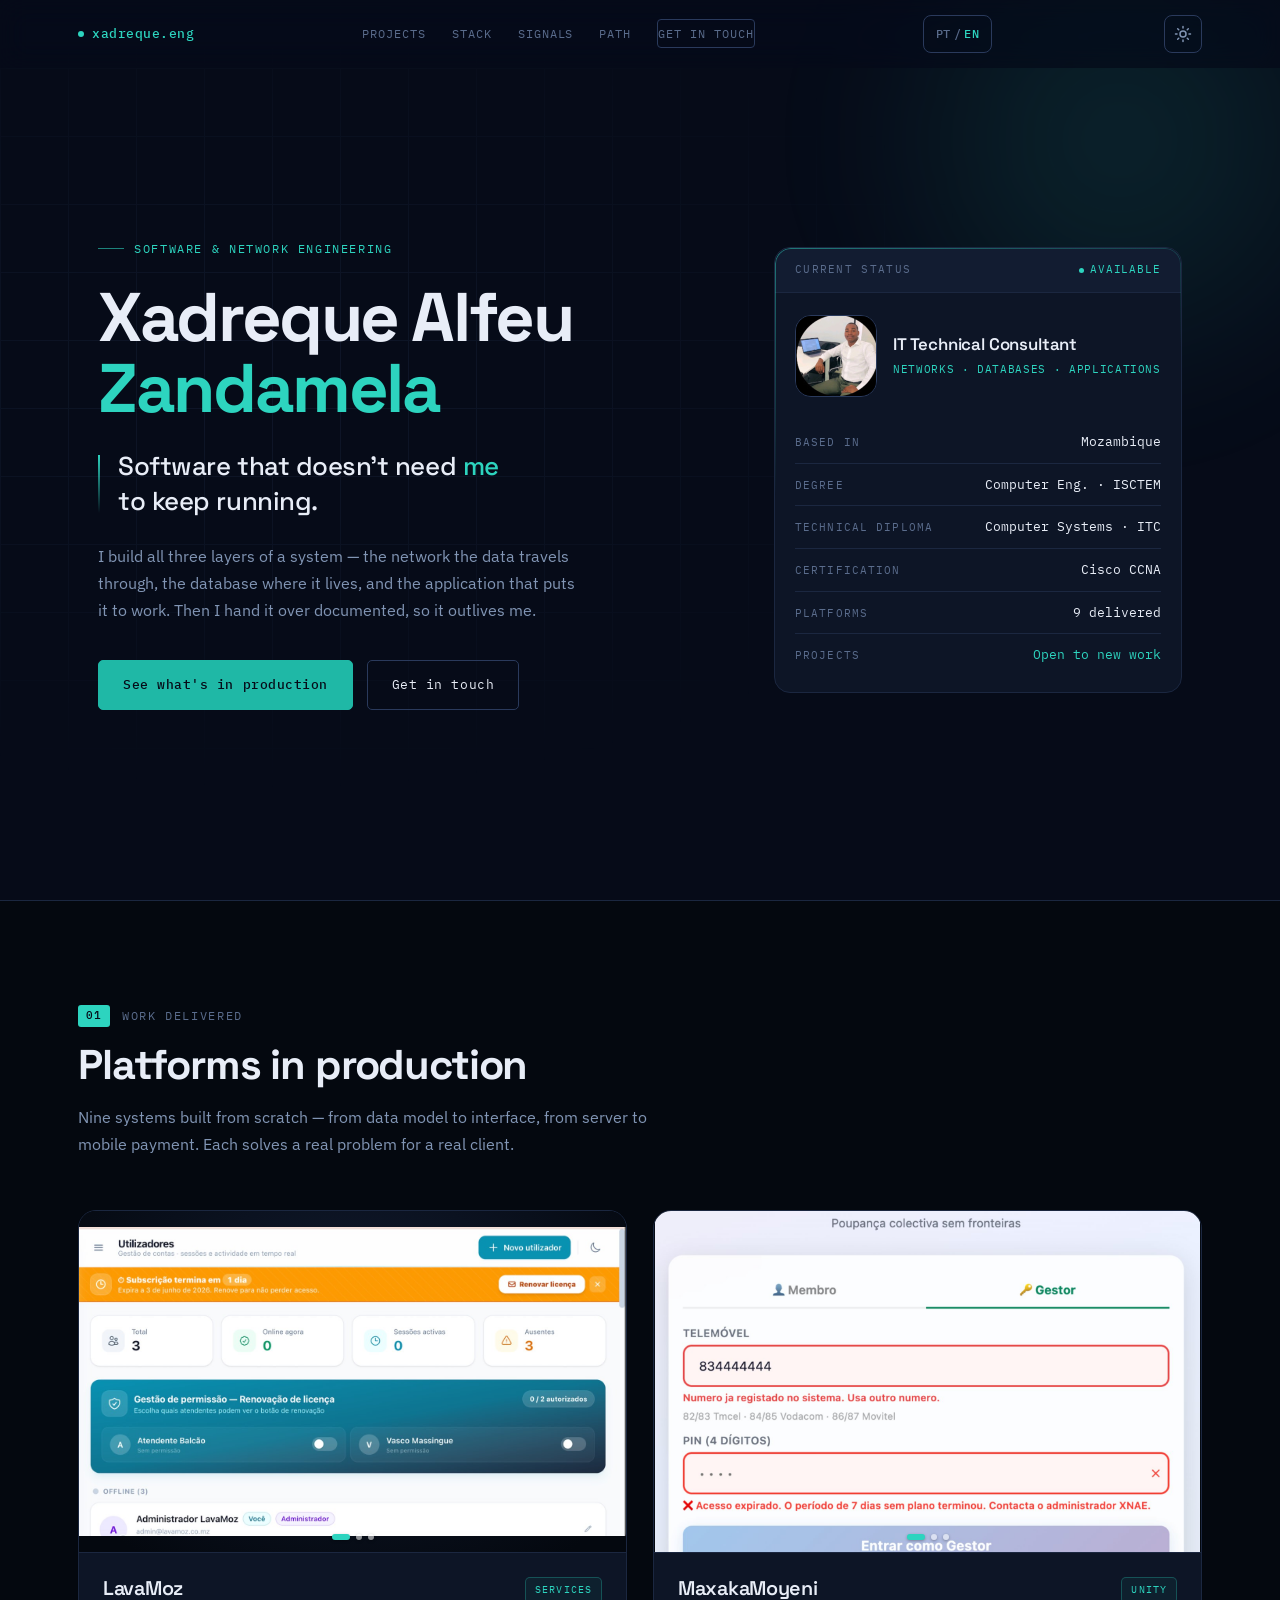
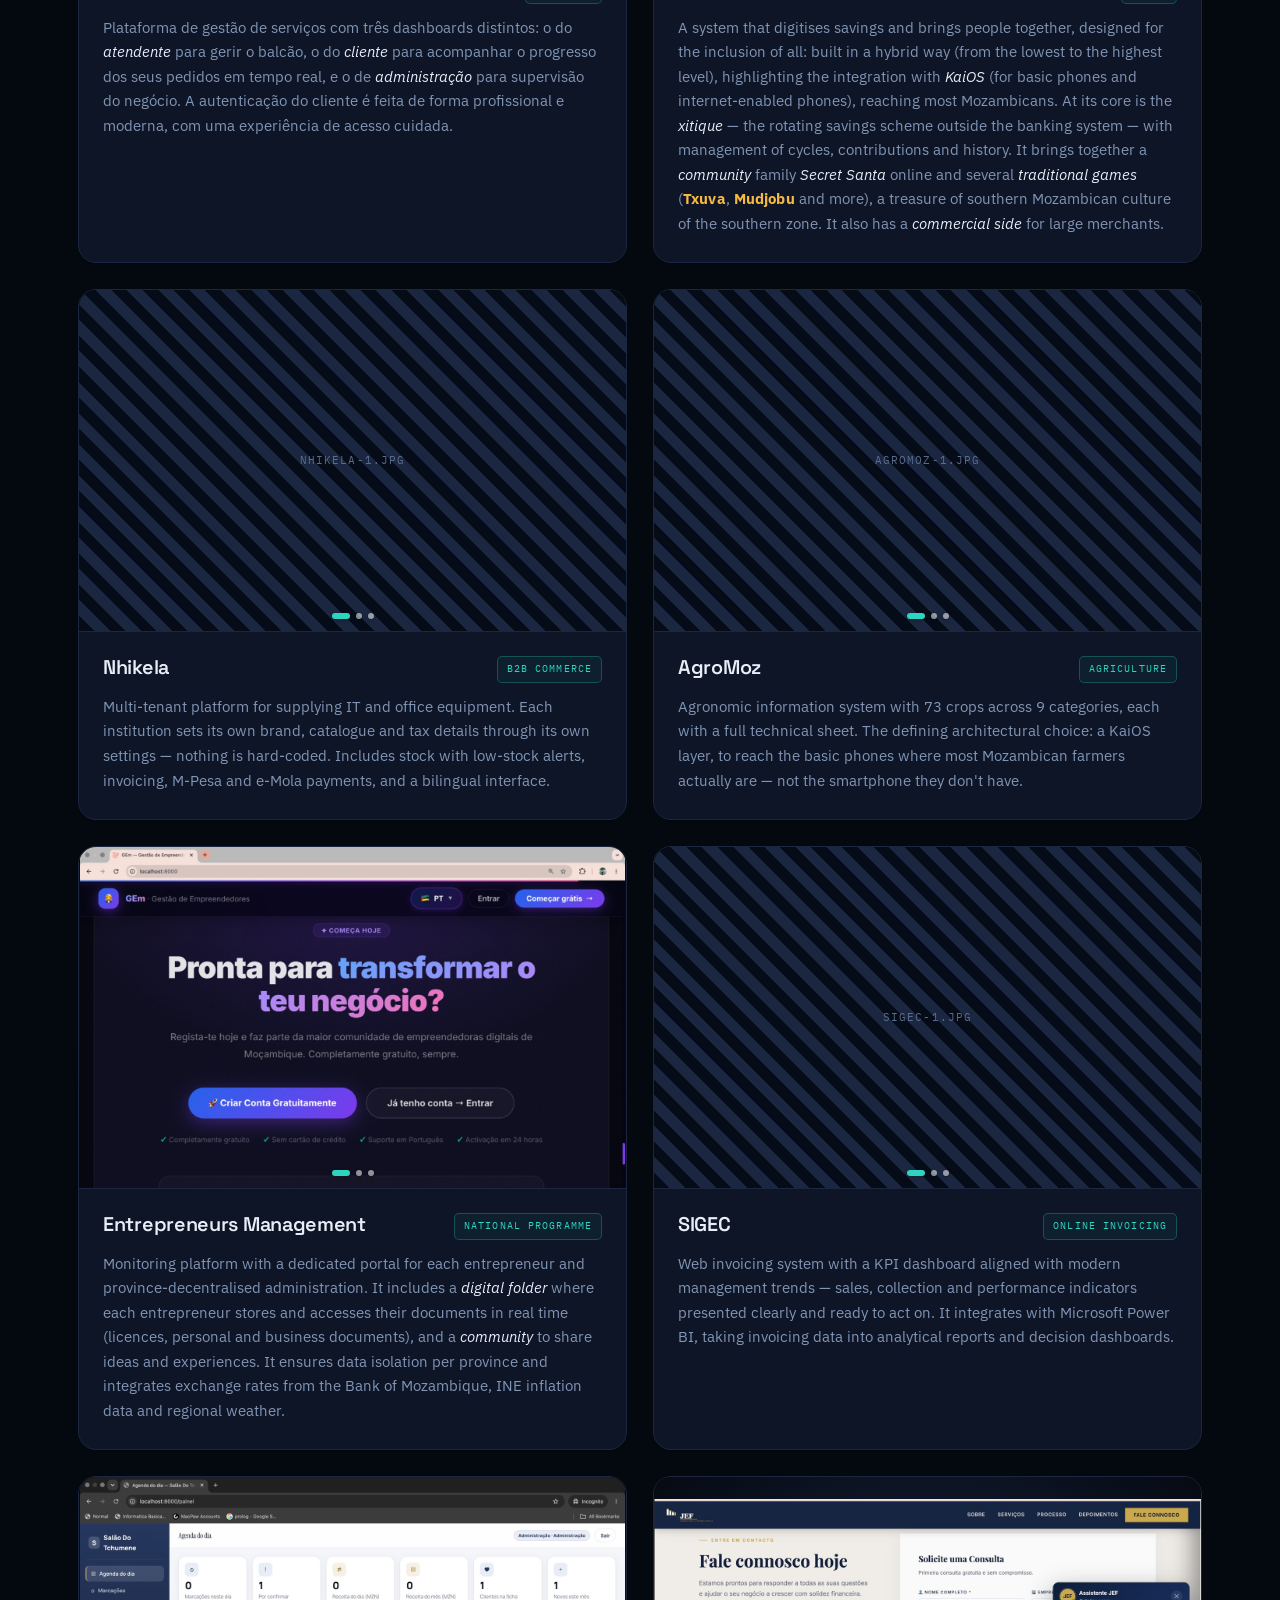
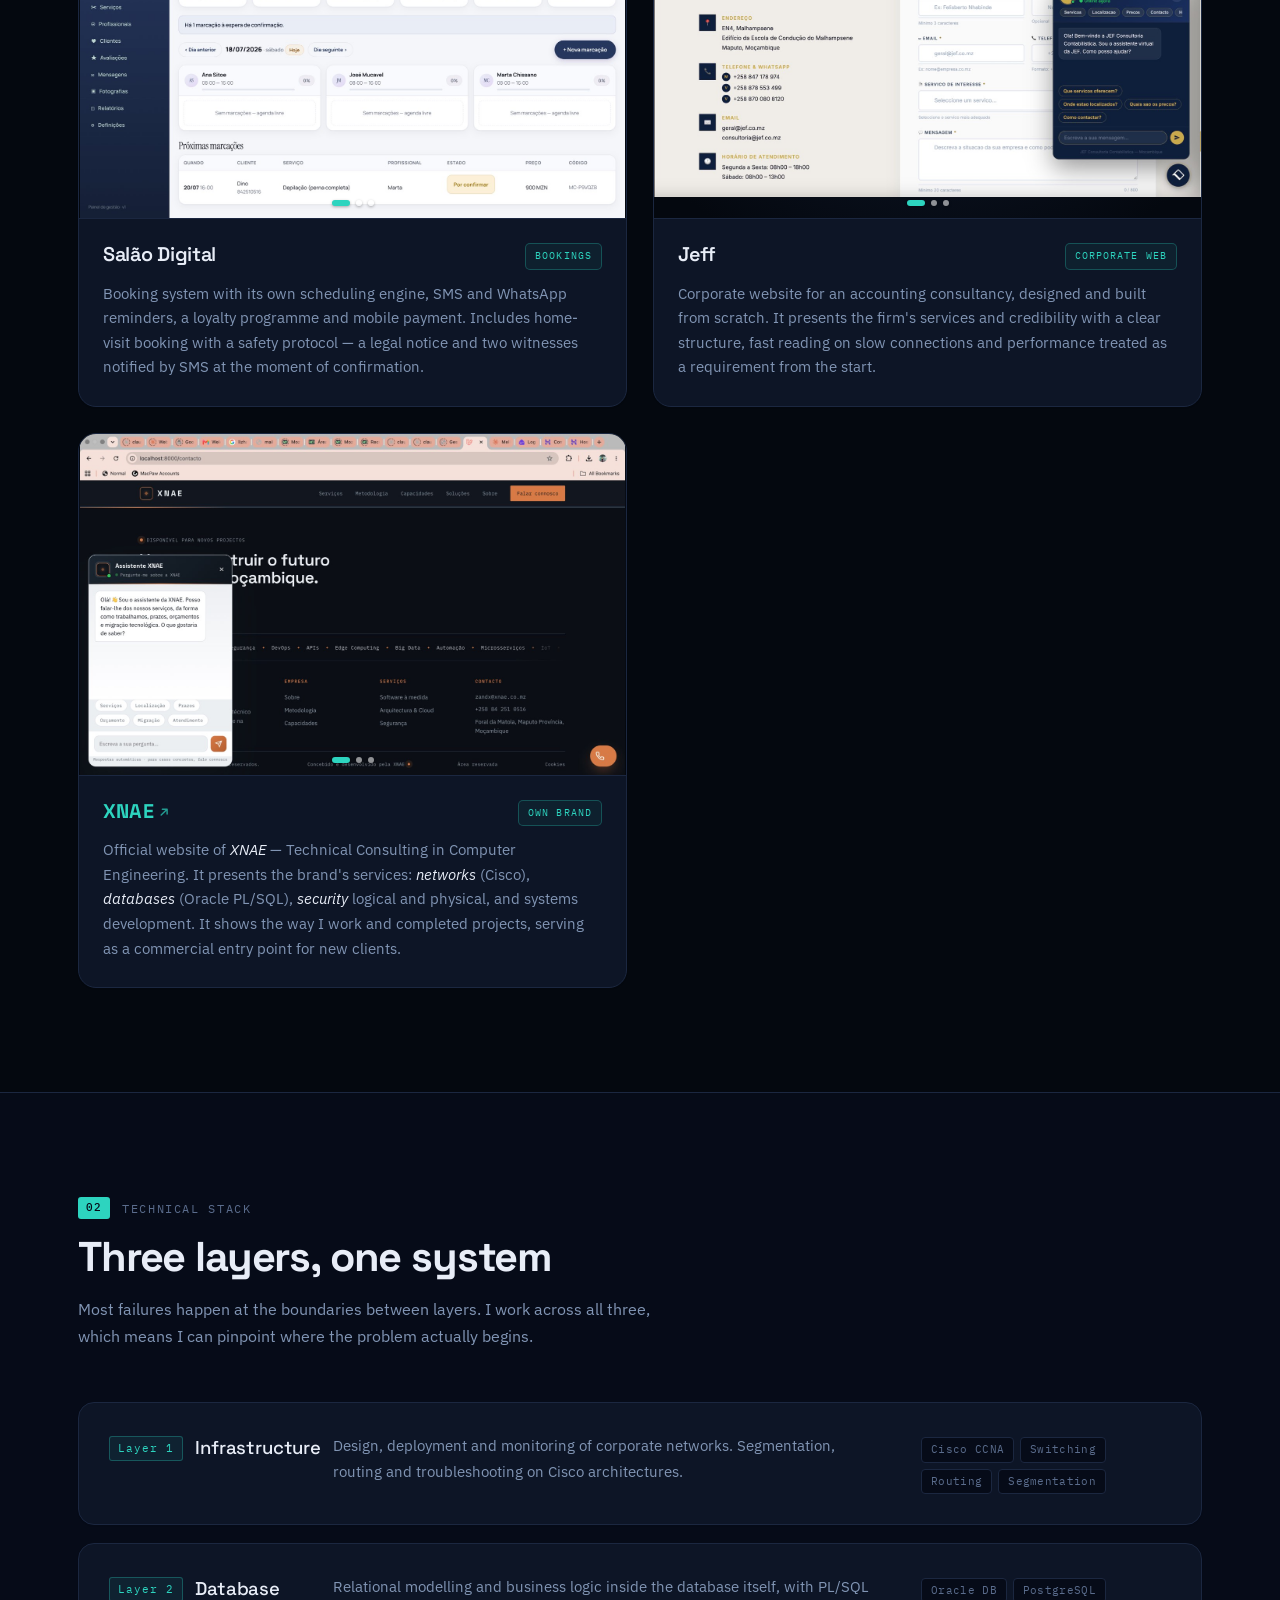
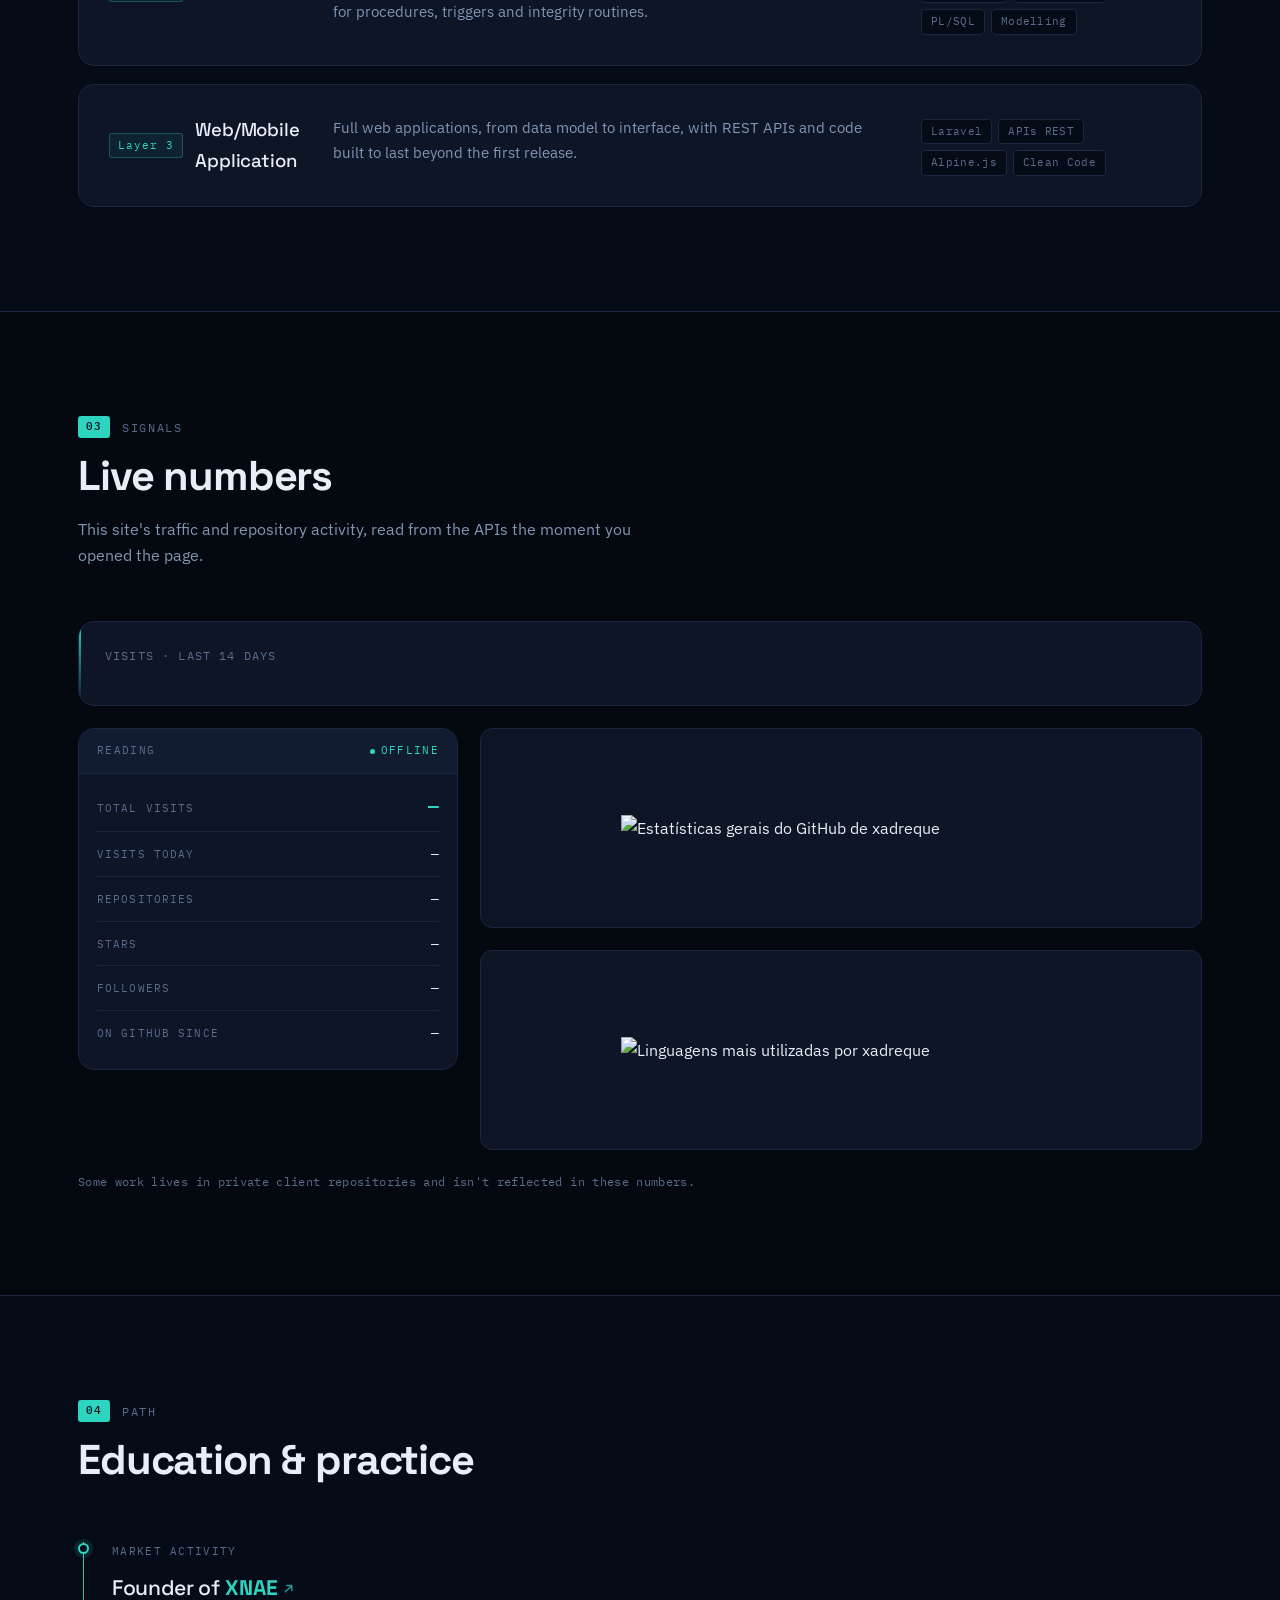
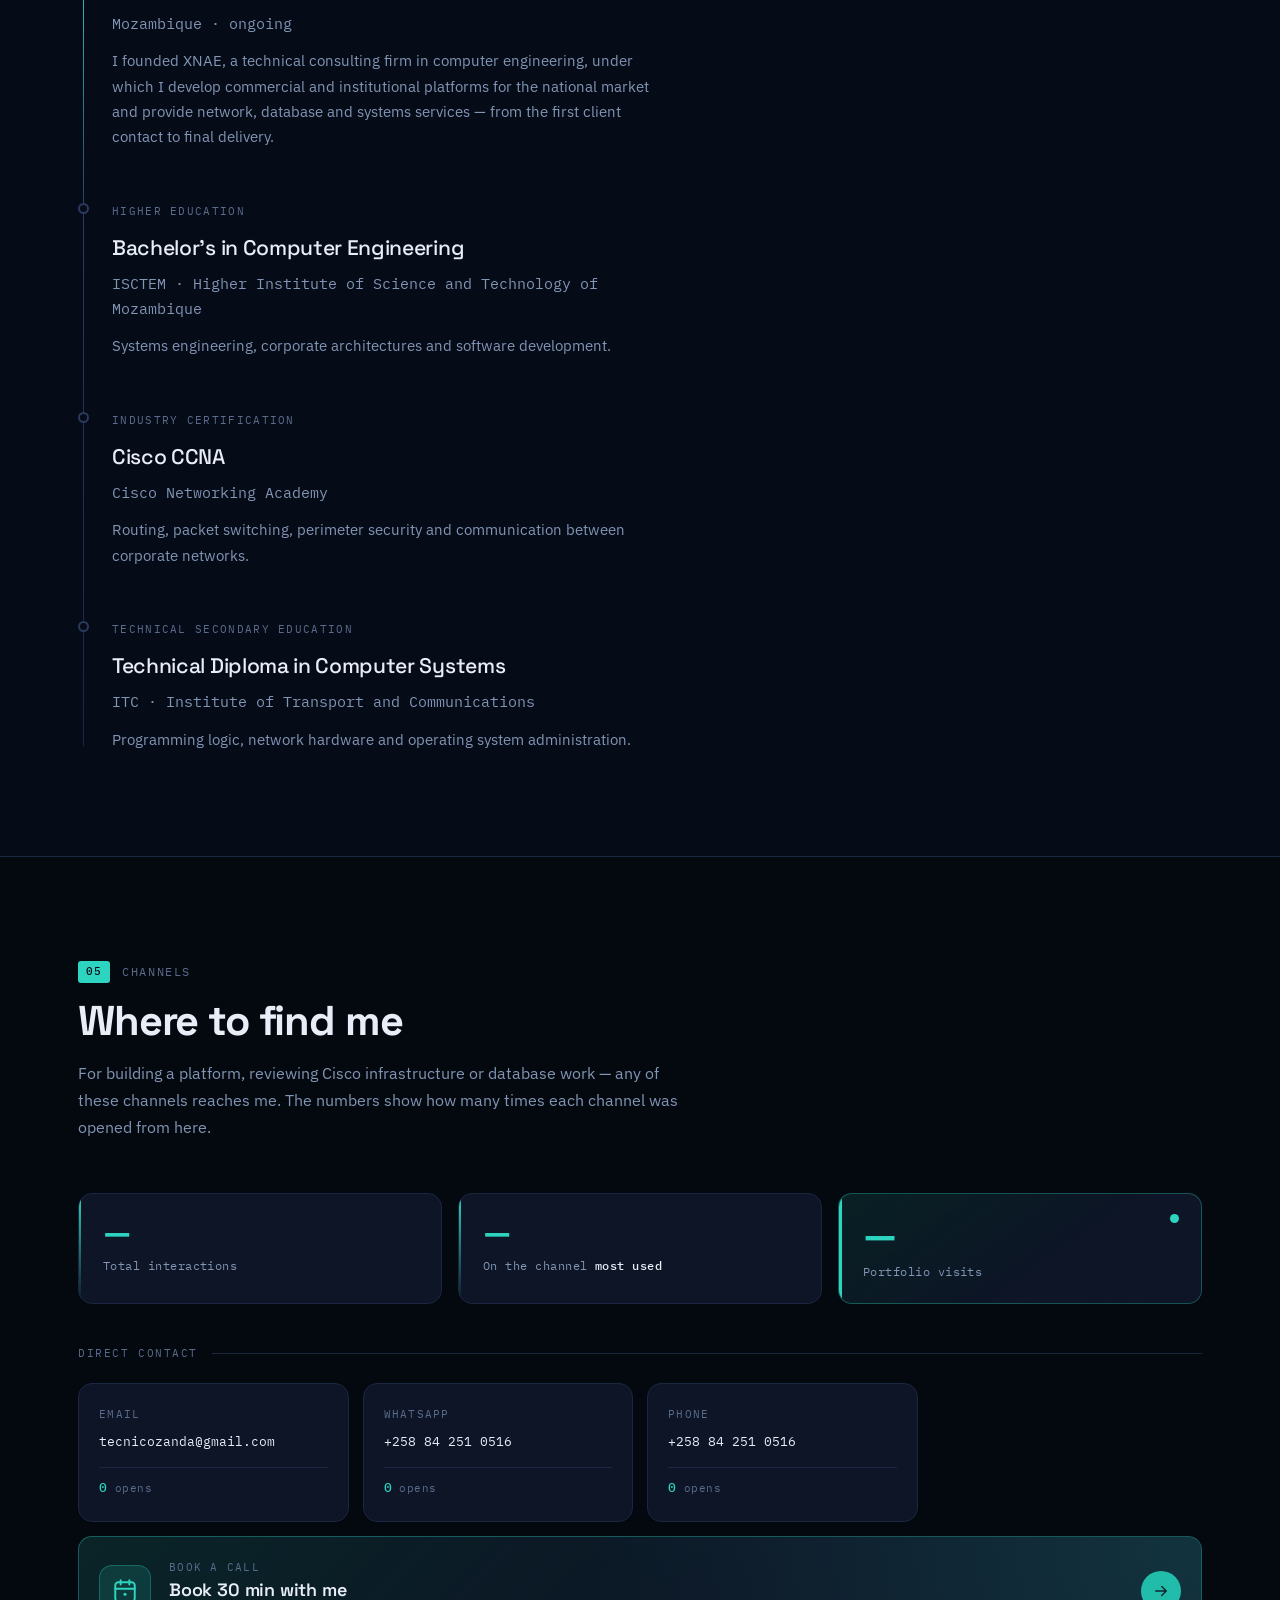
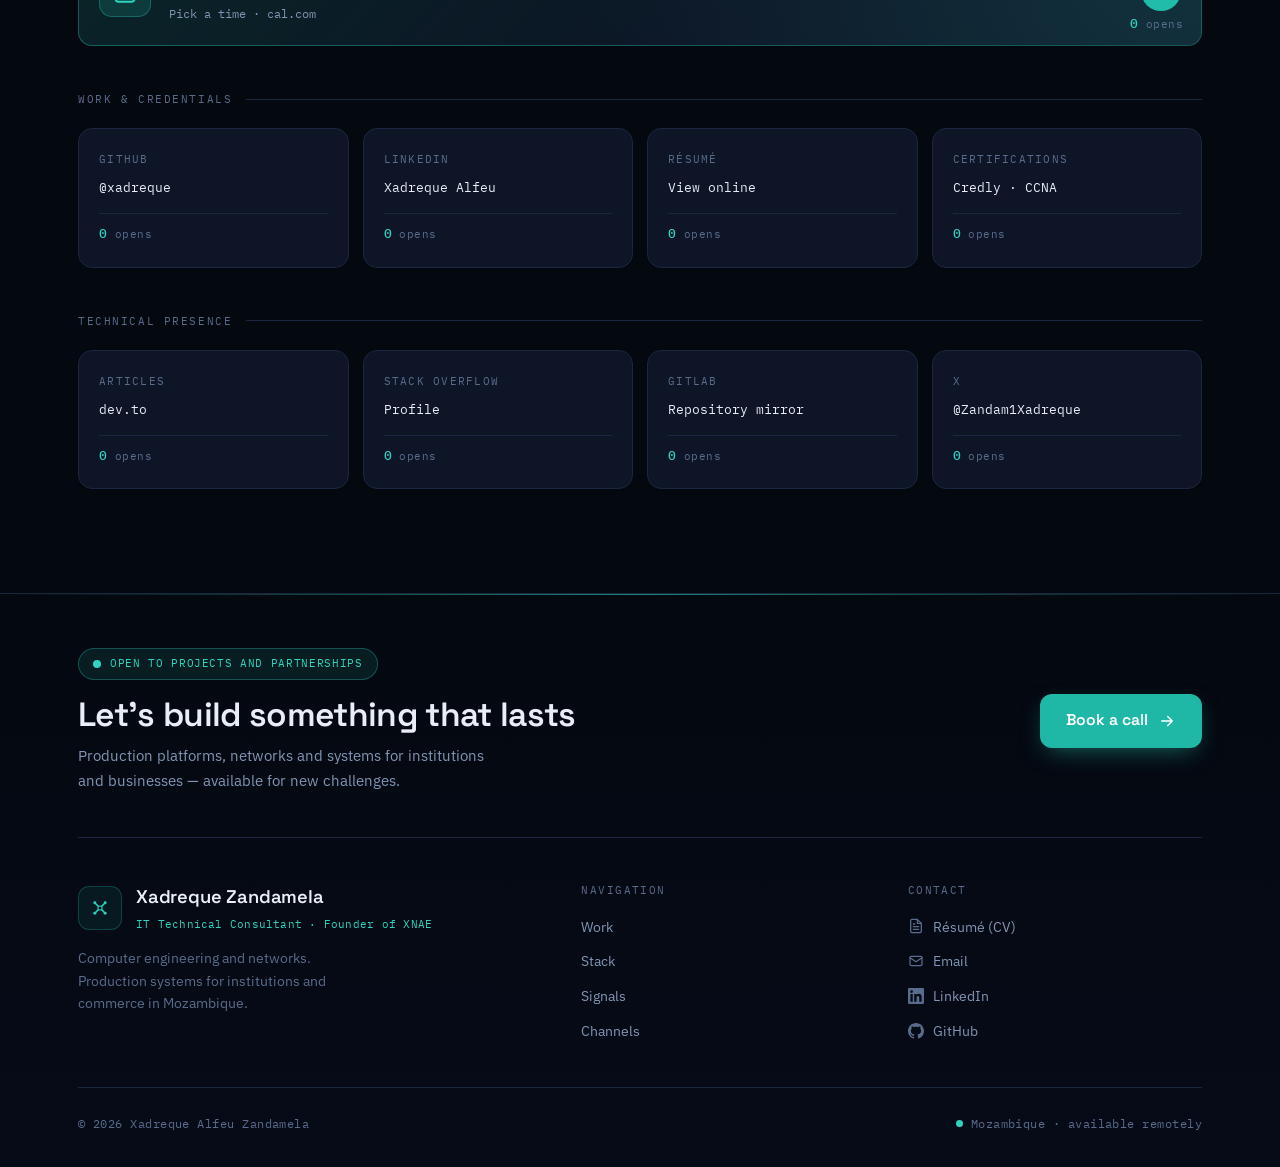
==== commit 3d258578: "Adicionei grafico de visitas" ====
--- a/index.html
+++ b/index.html
@@ -274,6 +274,9 @@
 .work:hover .work-kind{background:rgba(var(--signal-rgb),.14);border-color:rgba(var(--signal-rgb),.5);box-shadow:0 0 14px -2px rgba(var(--signal-rgb),.4)}
 .work-body p{color:var(--muted);font-size:.93rem;flex:1}
 .work-body p em{font-style:italic;color:var(--ink)}
+/* Nomes de jogos tradicionais — âmbar quente, contraste com o teal */
+.jogo{font-style:normal;font-weight:700;color:#F5B841;letter-spacing:.01em}
+html[data-tema="claro"] .jogo{color:#B57F0A}
 /* Link XNAE — moderno e animado */
 .xnae-link{position:relative;display:inline-flex;align-items:center;gap:3px;color:var(--signal);text-decoration:none;font-weight:700;letter-spacing:.01em;background:linear-gradient(90deg,var(--signal),var(--signal));background-size:0% 2px;background-position:0 100%;background-repeat:no-repeat;transition:background-size .35s var(--ease),filter .3s var(--ease)}
 .xnae-link svg{width:.72em;height:.72em;opacity:.7;transform:translate(0,0);transition:transform .35s var(--ease),opacity .3s var(--ease)}
@@ -606,7 +609,7 @@
             chegando à maioria dos moçambicanos. No centro está o <em>xitique</em> — a poupança
             rotativa fora do sistema bancário — com gestão de ciclos, contribuições e histórico.
             Junta uma <em>comunidade</em> familiar com <em>amigo oculto</em> online e vários
-            <em>jogos tradicionais</em> (Txuva, Mudjobu e mais), relíquia da cultura moçambicana
+            <em>jogos tradicionais</em> (<span class="jogo">Txuva</span>, <span class="jogo">Mudjobu</span> e mais), relíquia da cultura moçambicana
             da zona sul. Tem ainda uma <em>vertente comercial</em> para grandes comerciantes.
           </p>
         </div>
@@ -1593,8 +1596,10 @@
   "online e vários":
     "online and several",
   "jogos tradicionais": "traditional games",
-  "(Txuva, Mudjobu e mais), relíquia da cultura moçambicana\n            da zona sul. Tem ainda uma":
-    "(Txuva, Mudjobu and more), a treasure of southern Mozambican culture\n            of the southern zone. It also has a",
+  "(": "(",
+  ",": ",",
+  "e mais), relíquia da cultura moçambicana\n            da zona sul. Tem ainda uma":
+    "and more), a treasure of southern Mozambican culture\n            of the southern zone. It also has a",
   "vertente comercial": "commercial side",
   "para grandes comerciantes.":
     "for large merchants.",
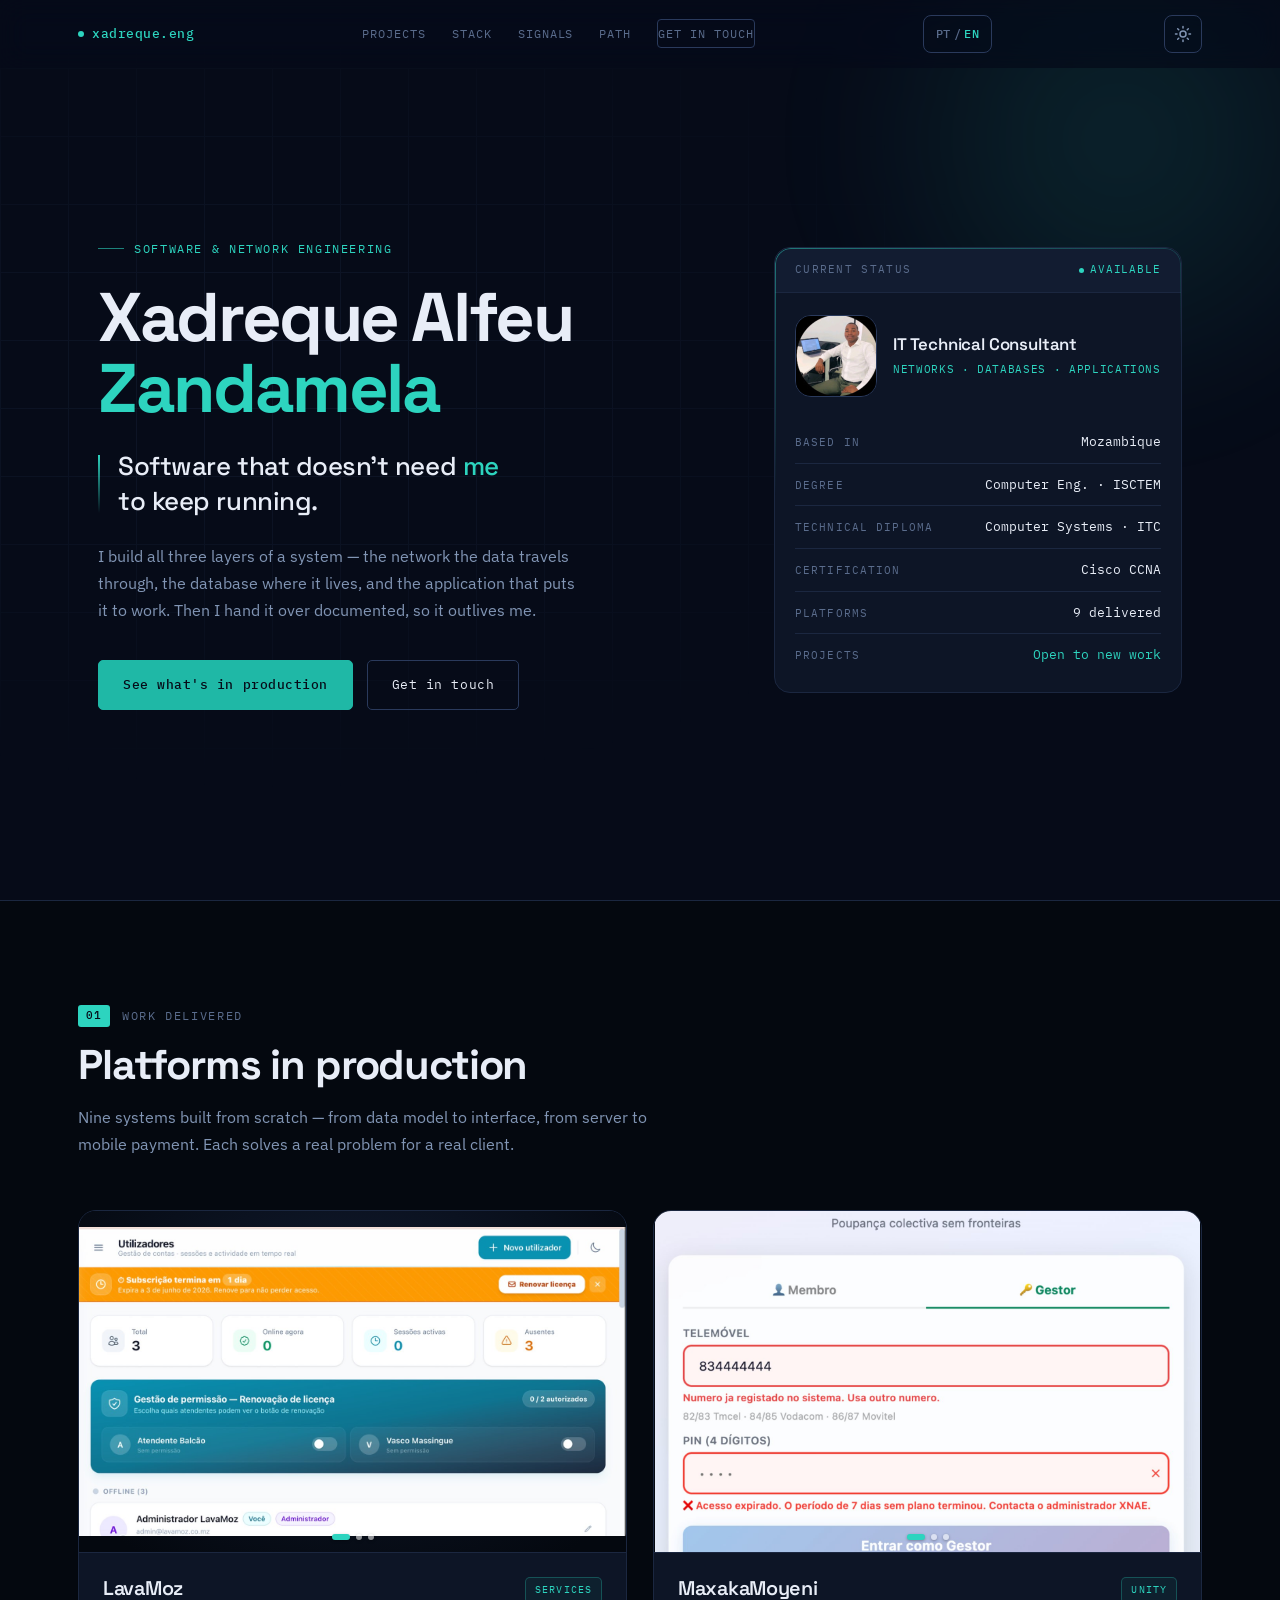
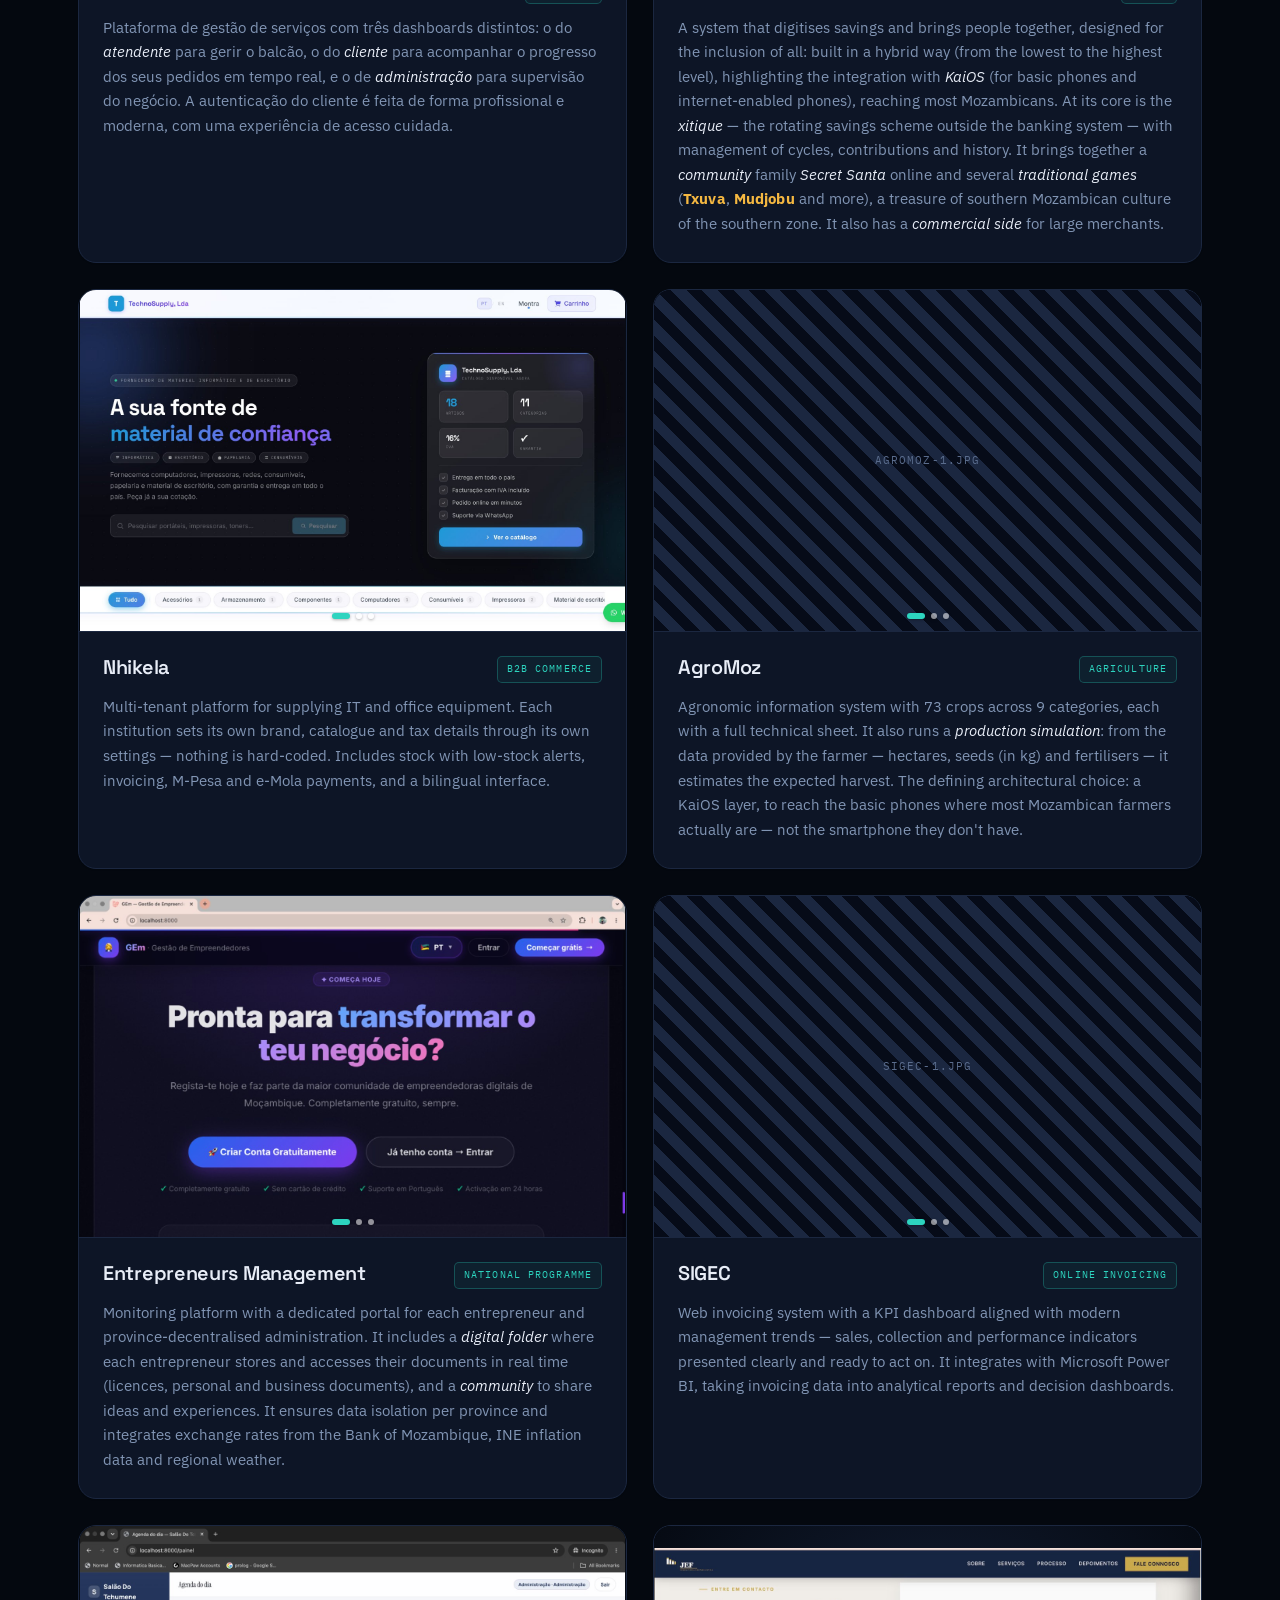
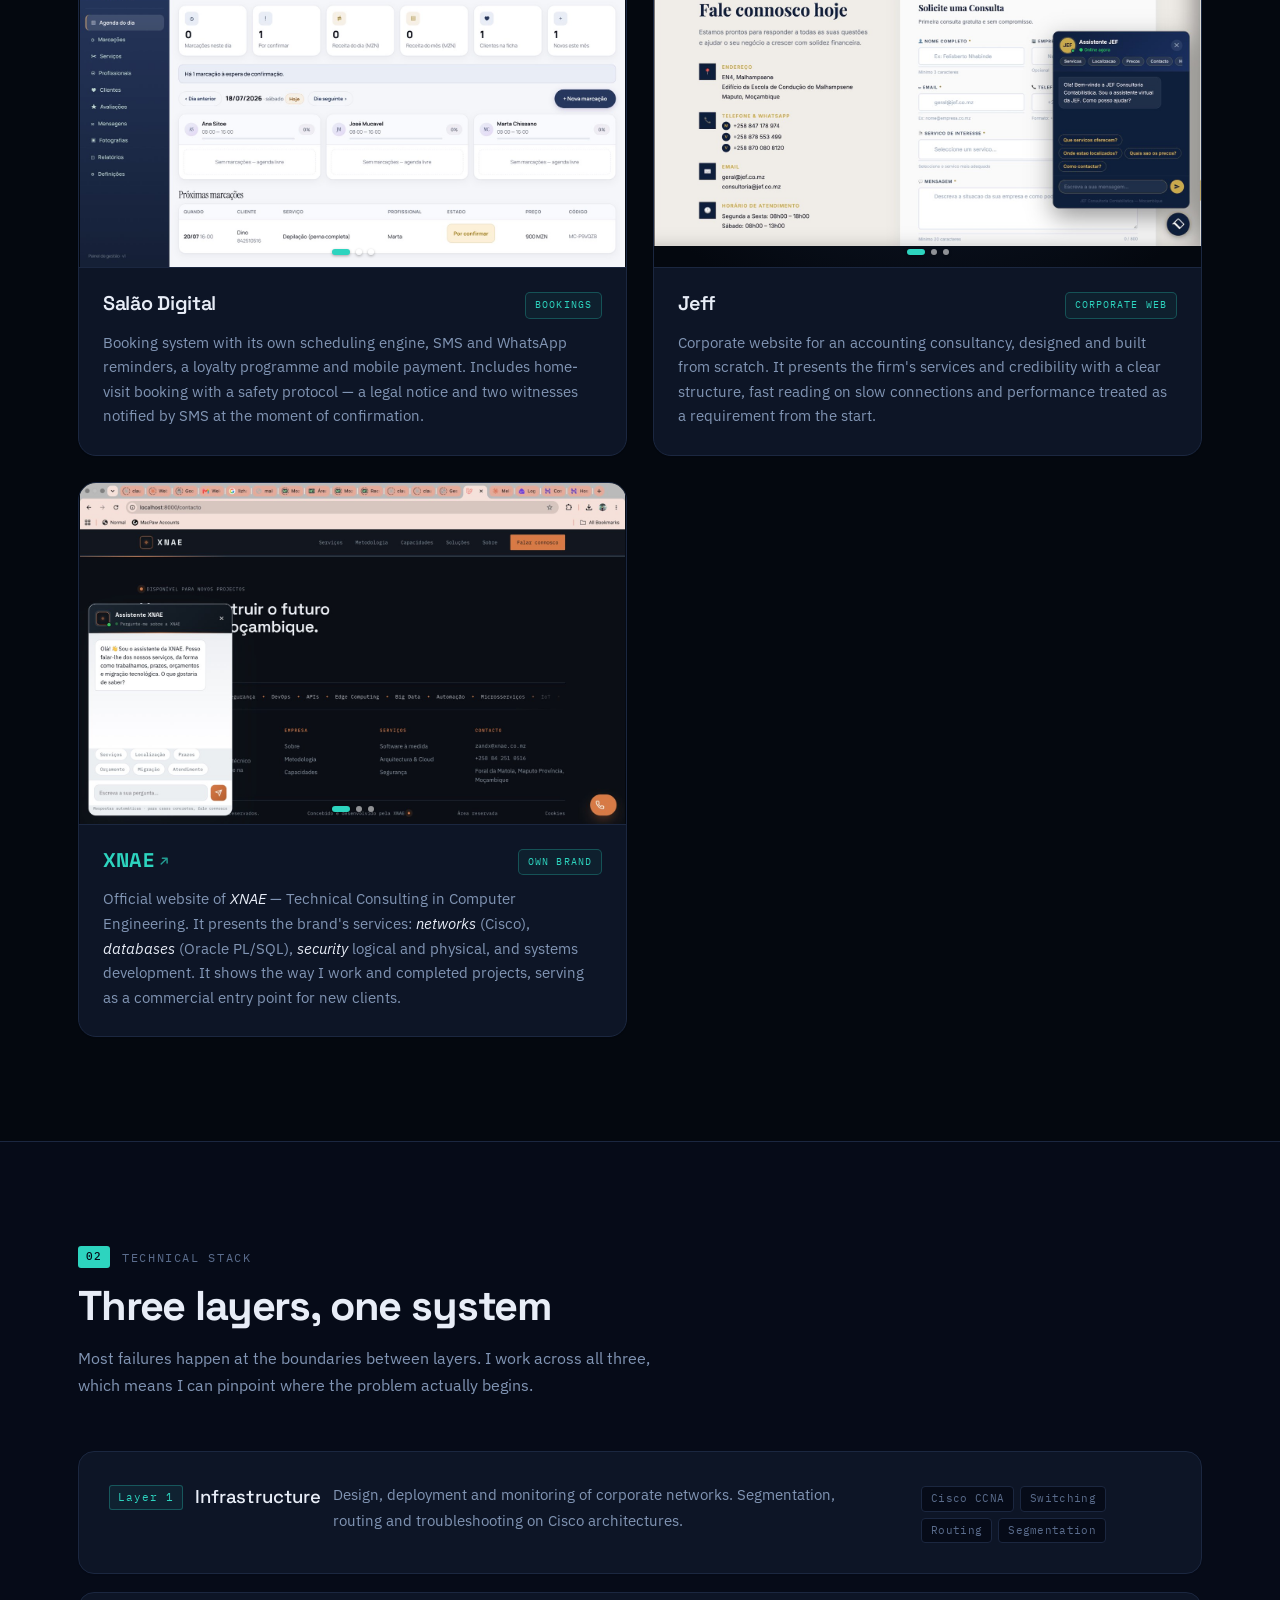
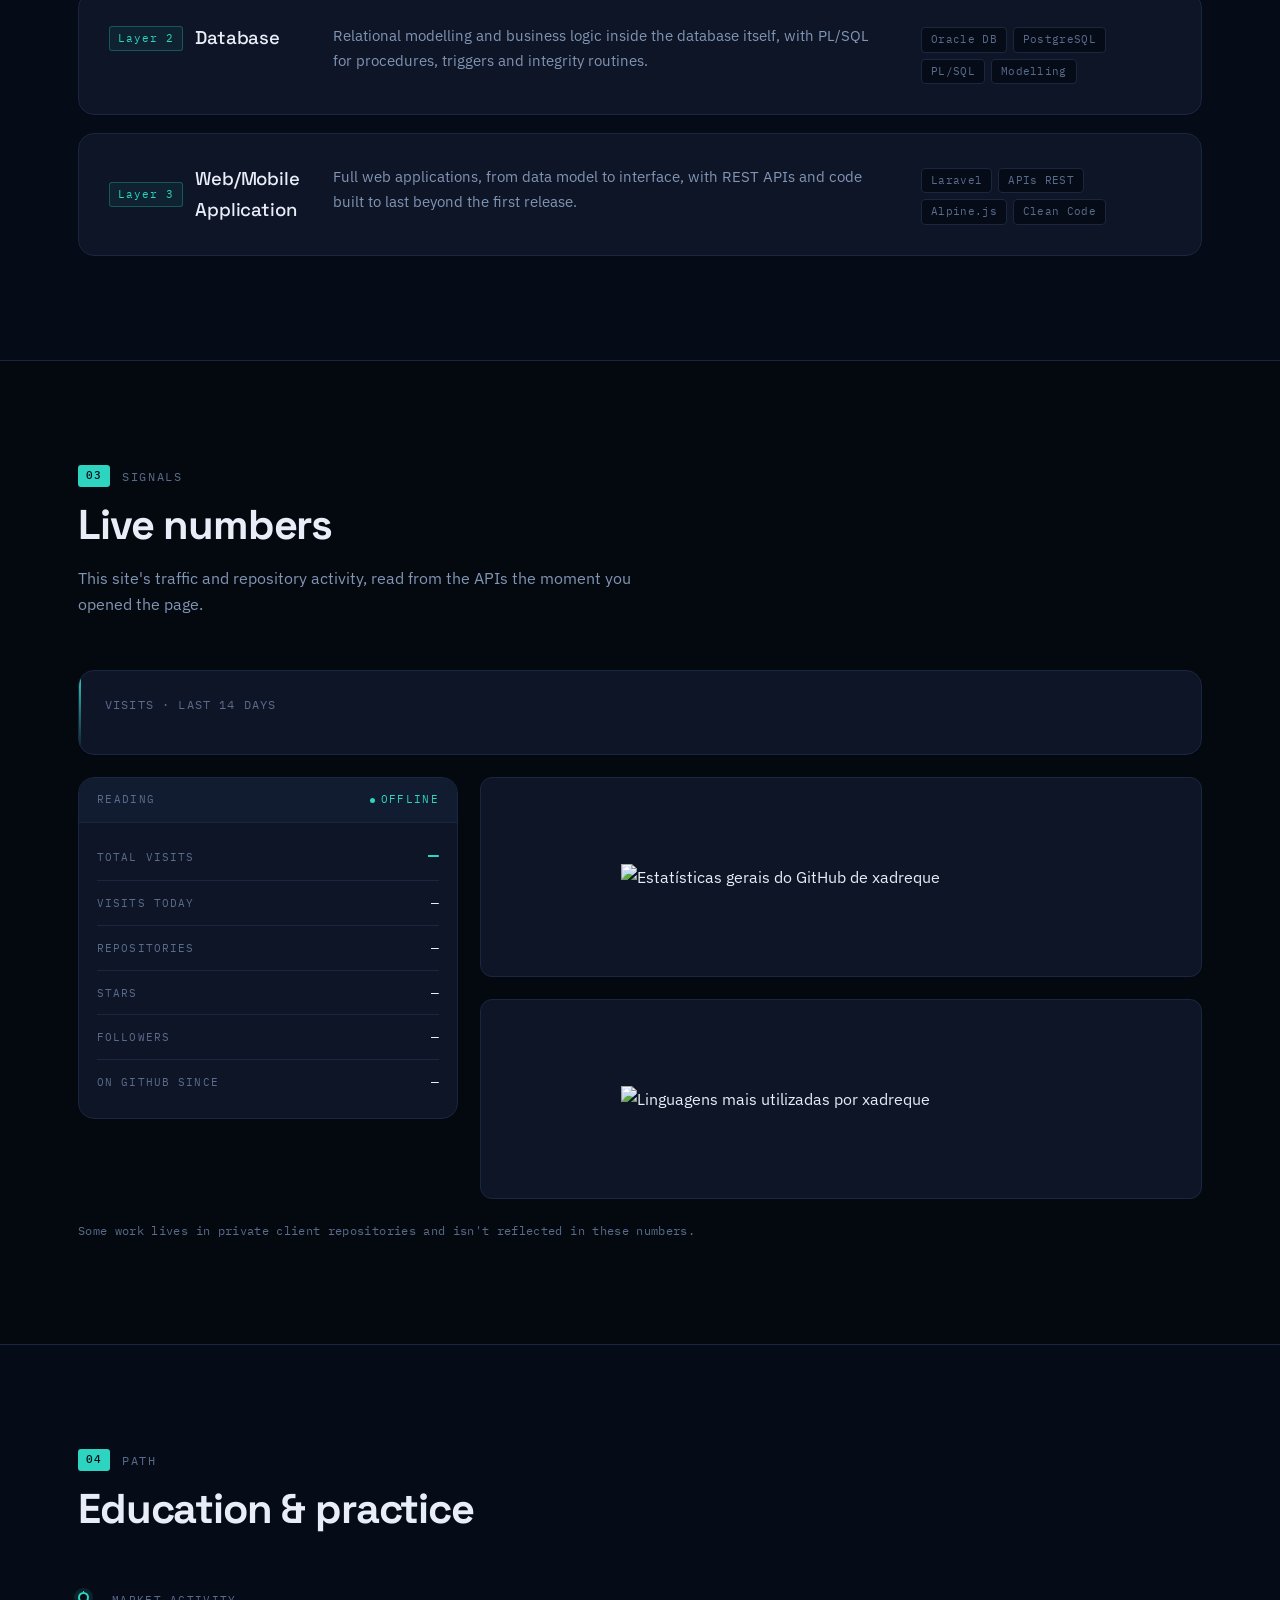
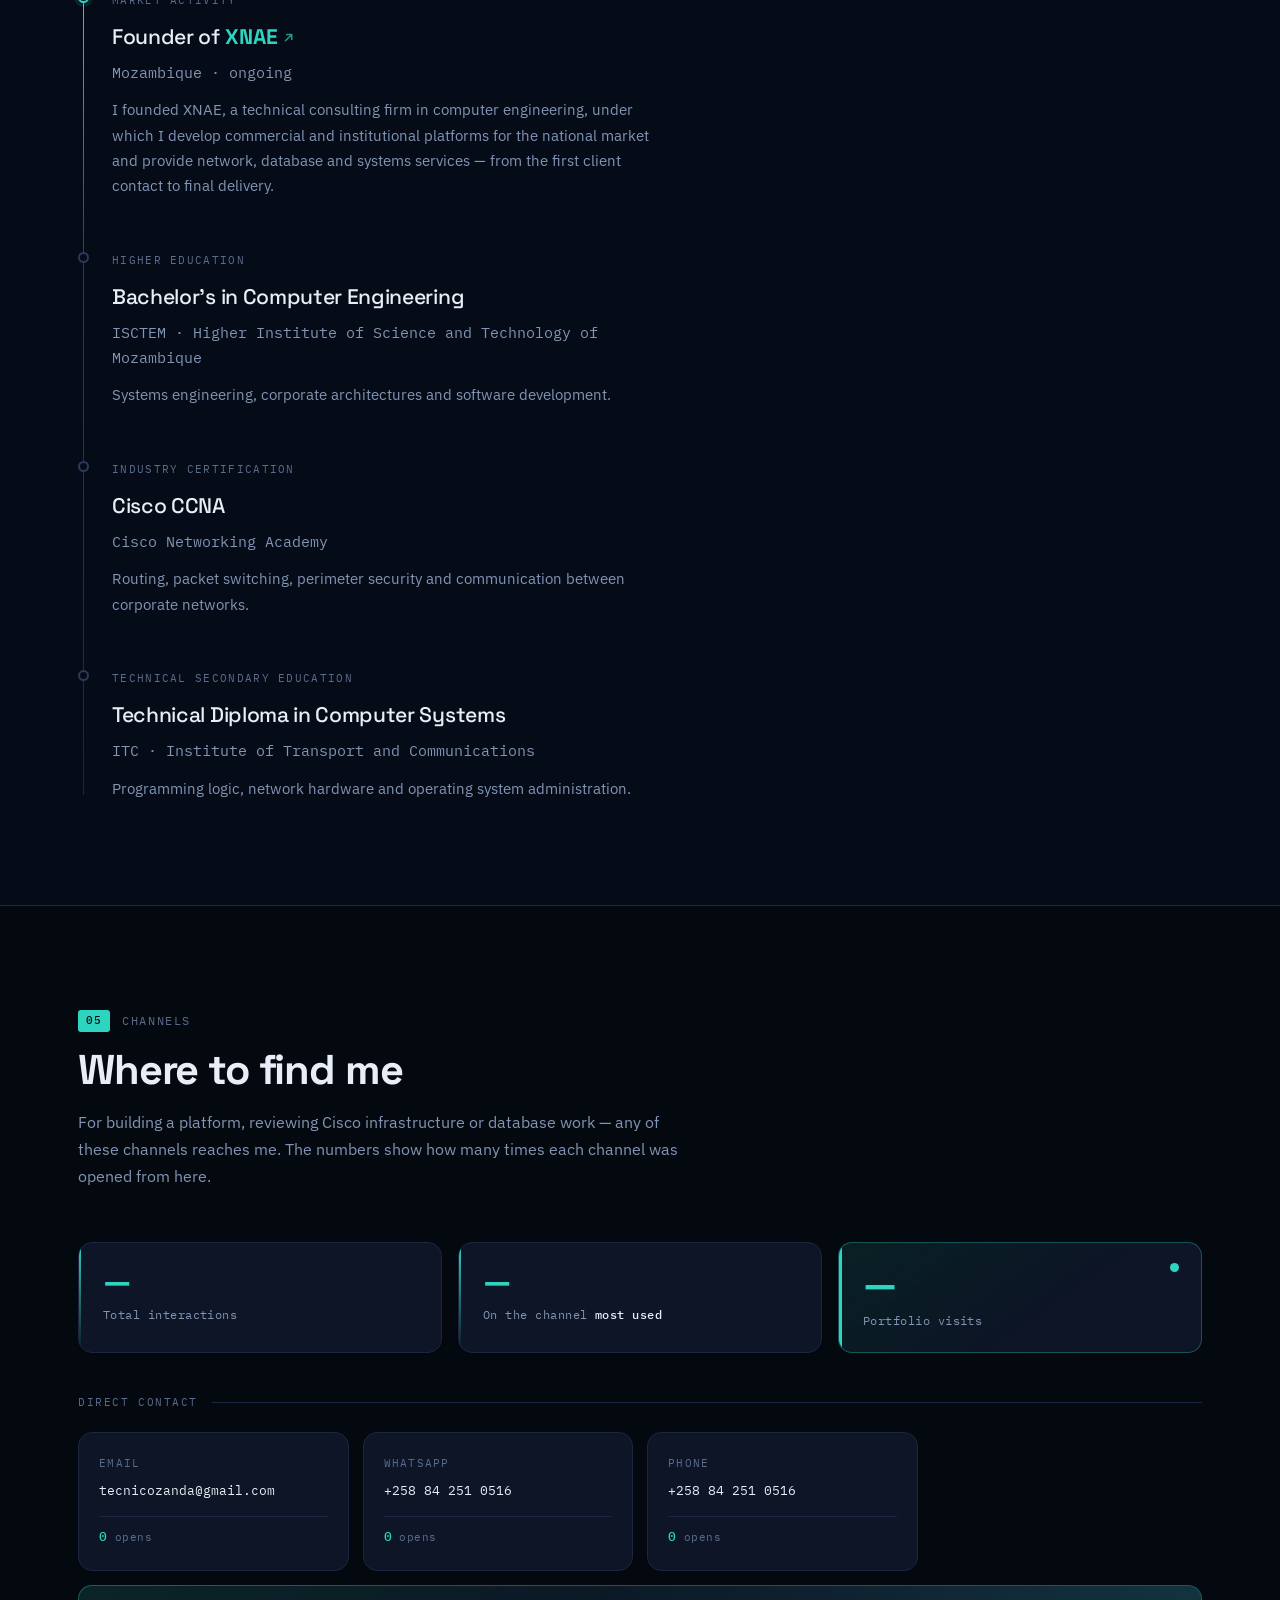
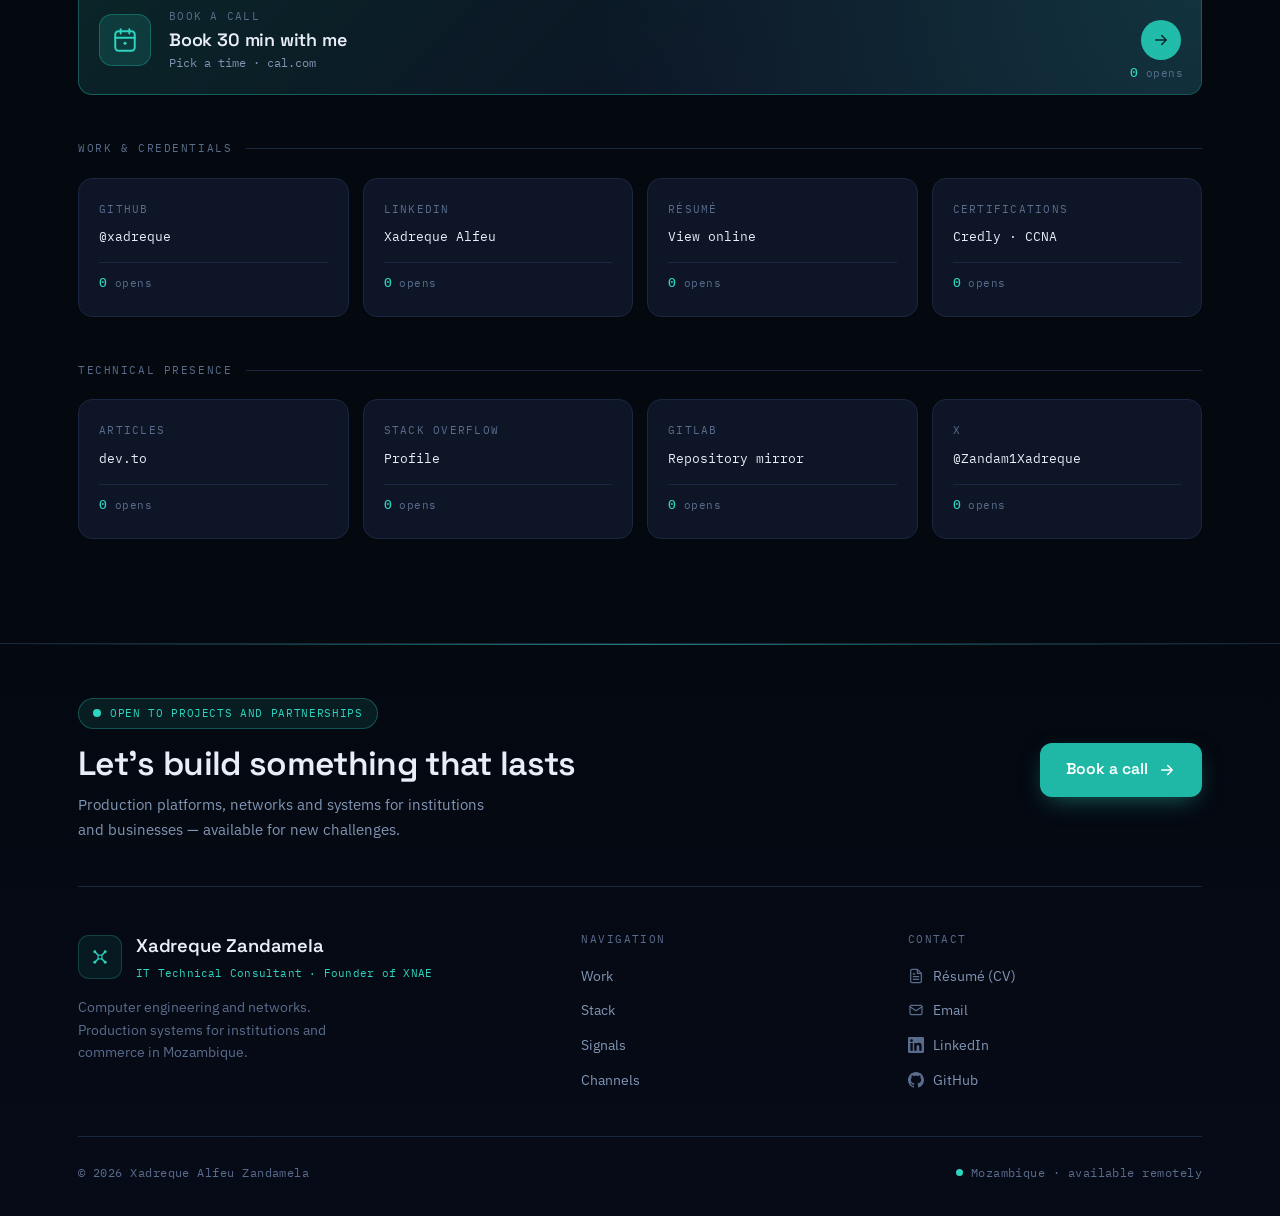
==== commit a98218da: "Adicionei grafico de visitas" ====
--- a/index.html
+++ b/index.html
@@ -654,7 +654,9 @@
           </div>
           <p>
             Sistema de informação agronómica com 73 culturas em 9 categorias, cada uma com
-            ficha técnica completa. A decisão de arquitectura que o define: uma camada para
+            ficha técnica completa. Faz ainda a <em>simulação de produção</em>: a partir dos
+            dados fornecidos pelo agricultor — hectares, sementes (em kg) e adubos — estima a
+            colheita esperada. A decisão de arquitectura que o define: uma camada para
             KaiOS, para chegar aos telefones básicos onde está a maioria dos agricultores
             moçambicanos — e não ao smartphone que eles não têm.
           </p>
@@ -1610,8 +1612,11 @@
     "Multi-tenant platform for supplying IT and office equipment.\n            Each institution sets its own brand, catalogue and tax details through its own settings —\n            nothing is hard-coded. Includes stock with low-stock alerts, invoicing,\n            M-Pesa and e-Mola payments, and a bilingual interface.",
 
   "Agricultura": "Agriculture",
-  "Sistema de informação agronómica com 73 culturas em 9 categorias, cada uma com\n            ficha técnica completa. A decisão de arquitectura que o define: uma camada para\n            KaiOS, para chegar aos telefones básicos onde está a maioria dos agricultores\n            moçambicanos — e não ao smartphone que eles não têm.":
-    "Agronomic information system with 73 crops across 9 categories, each with\n            a full technical sheet. The defining architectural choice: a KaiOS layer,\n            to reach the basic phones where most Mozambican farmers actually are —\n            not the smartphone they don't have.",
+  "Sistema de informação agronómica com 73 culturas em 9 categorias, cada uma com\n            ficha técnica completa. Faz ainda a":
+    "Agronomic information system with 73 crops across 9 categories, each with\n            a full technical sheet. It also runs a",
+  "simulação de produção": "production simulation",
+  ": a partir dos\n            dados fornecidos pelo agricultor — hectares, sementes (em kg) e adubos — estima a\n            colheita esperada. A decisão de arquitectura que o define: uma camada para\n            KaiOS, para chegar aos telefones básicos onde está a maioria dos agricultores\n            moçambicanos — e não ao smartphone que eles não têm.":
+    ": from the\n            data provided by the farmer — hectares, seeds (in kg) and fertilisers — it estimates\n            the expected harvest. The defining architectural choice: a KaiOS layer,\n            to reach the basic phones where most Mozambican farmers actually are —\n            not the smartphone they don't have.",
 
   "Gestão de Empreendedores": "Entrepreneurs Management",
   "Programa nacional": "National programme",
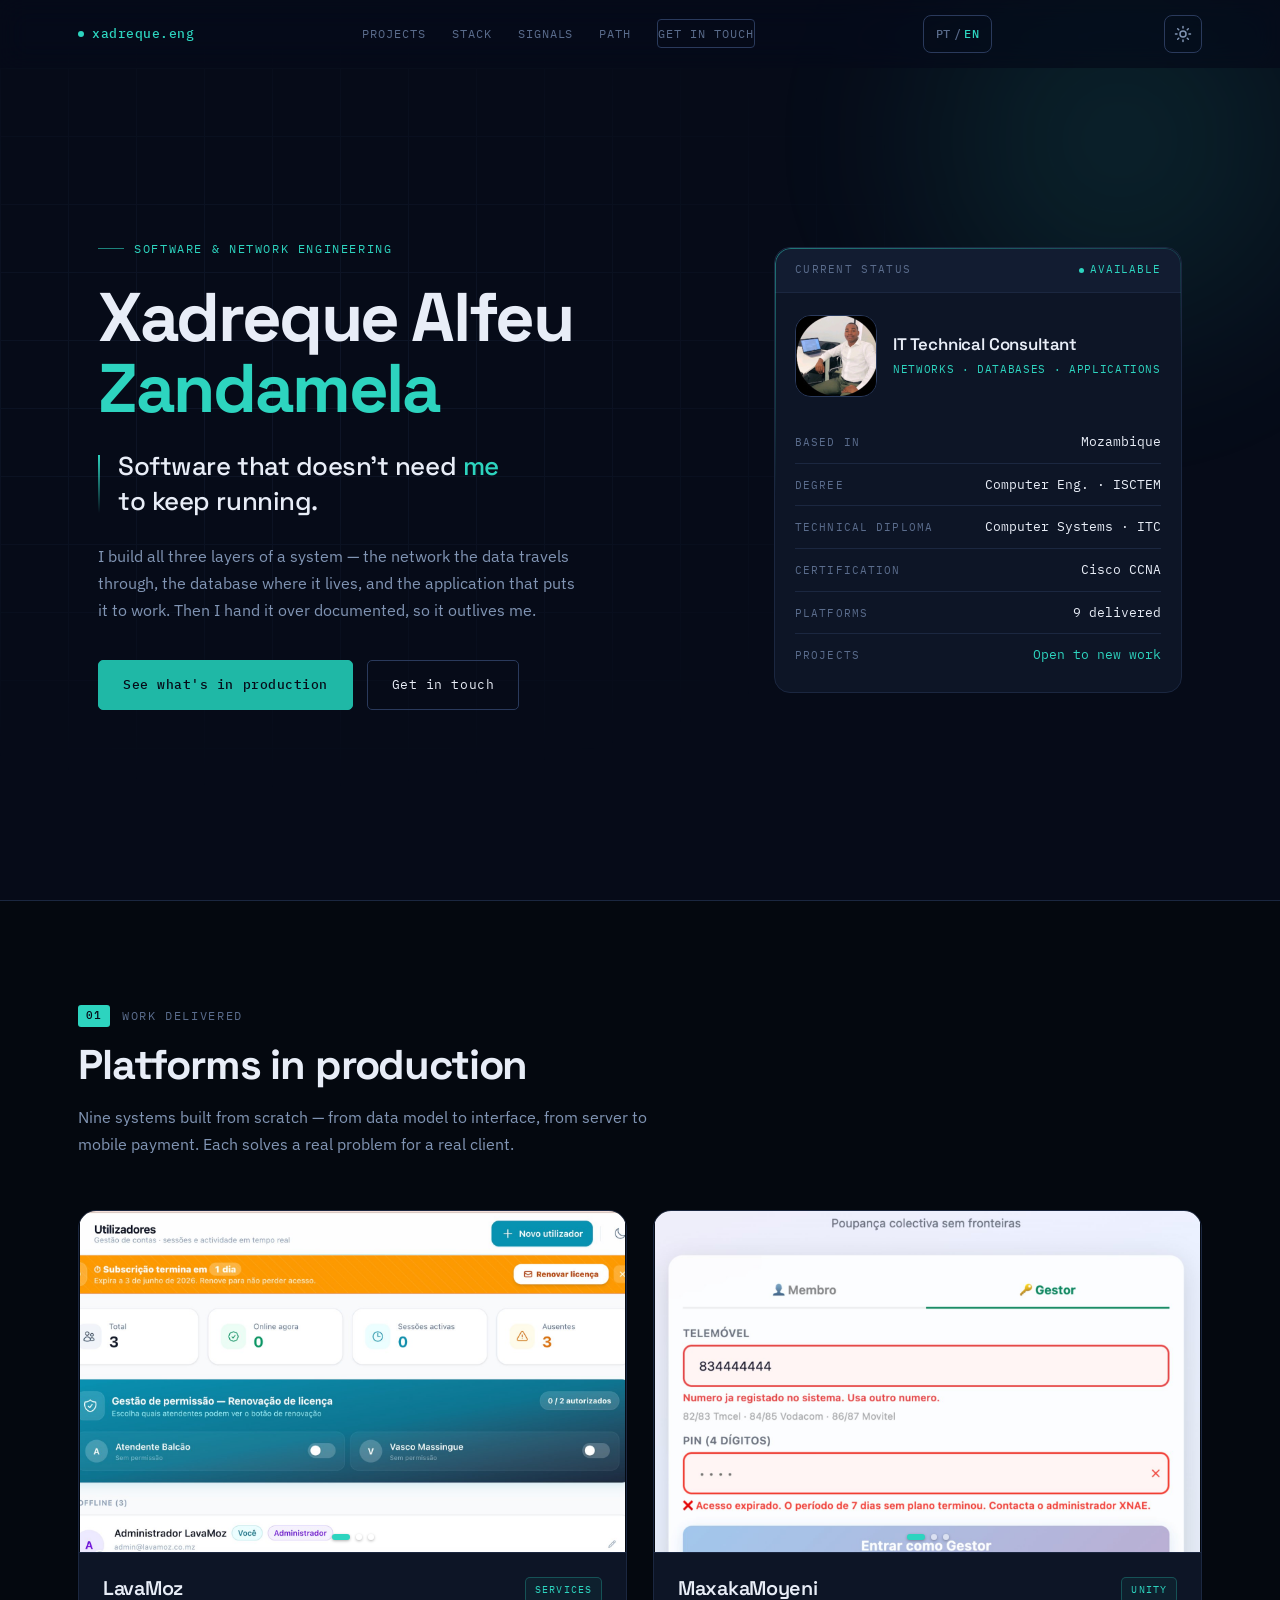
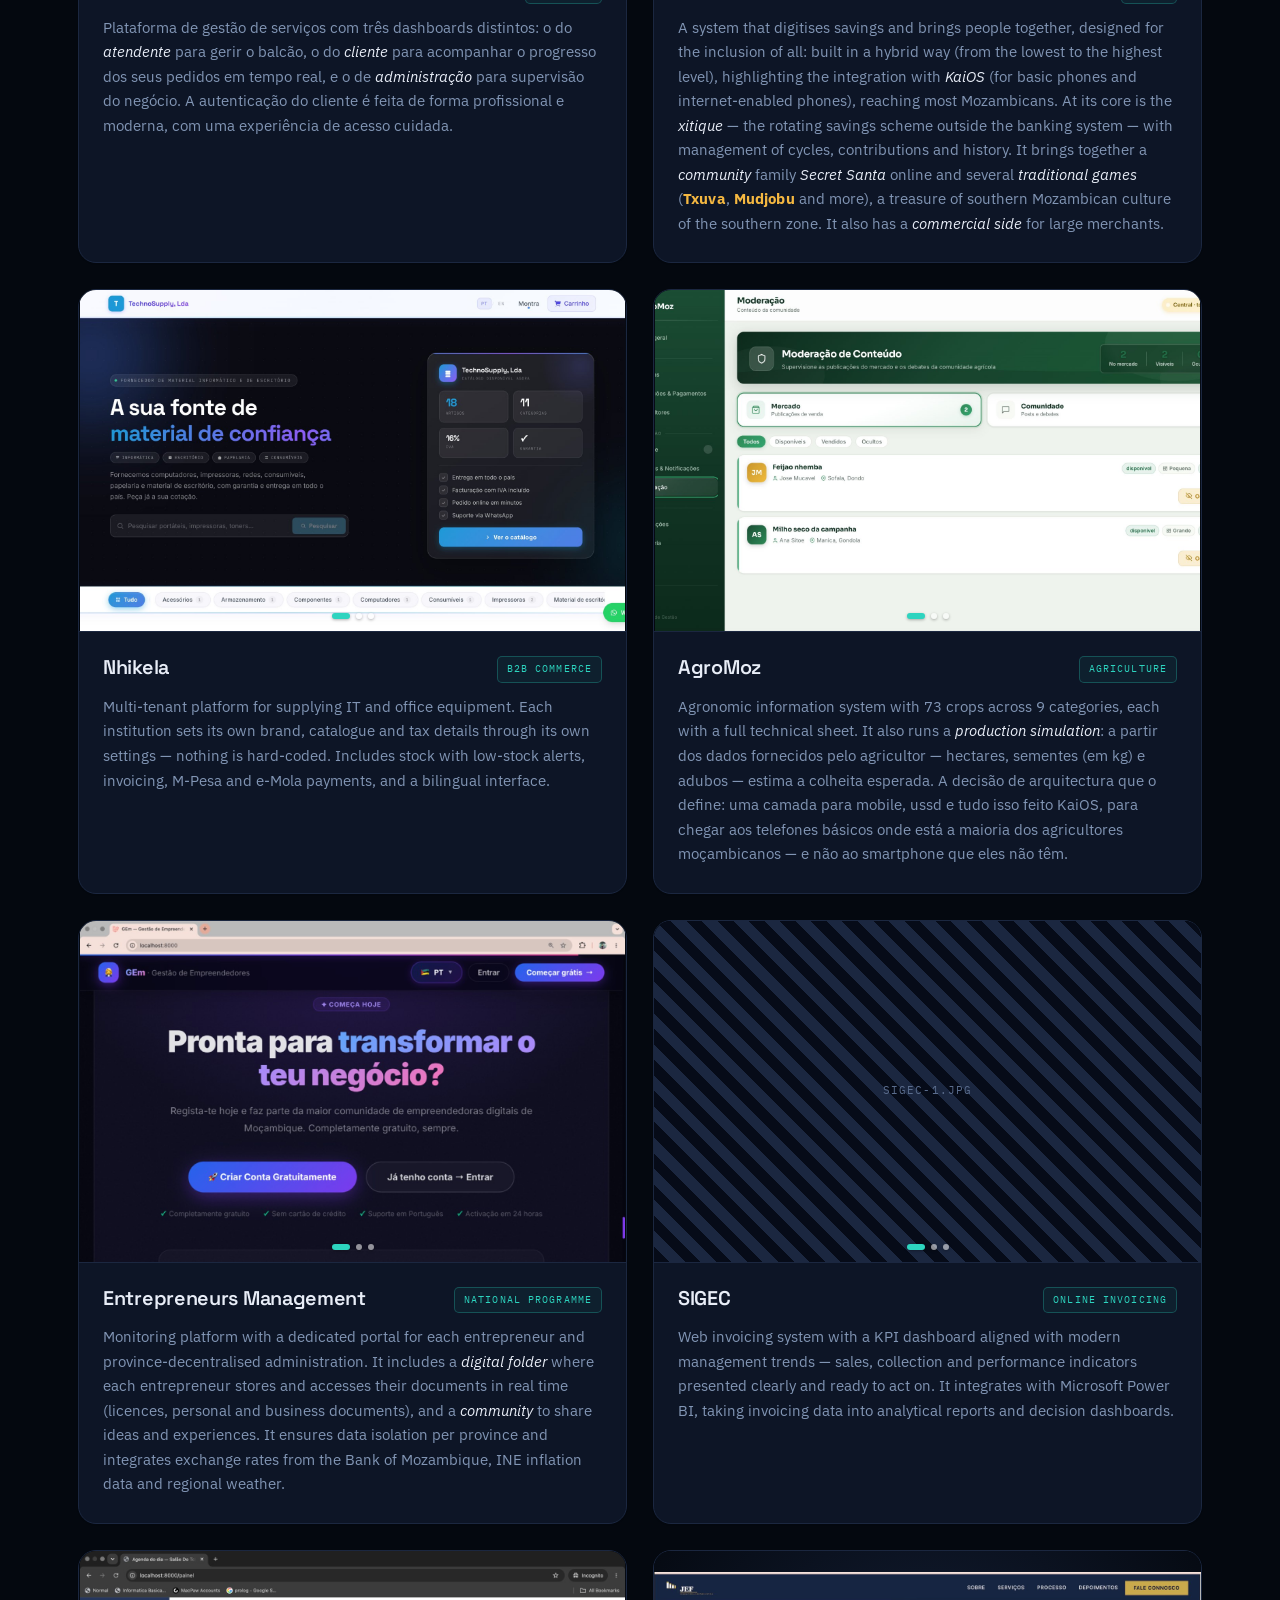
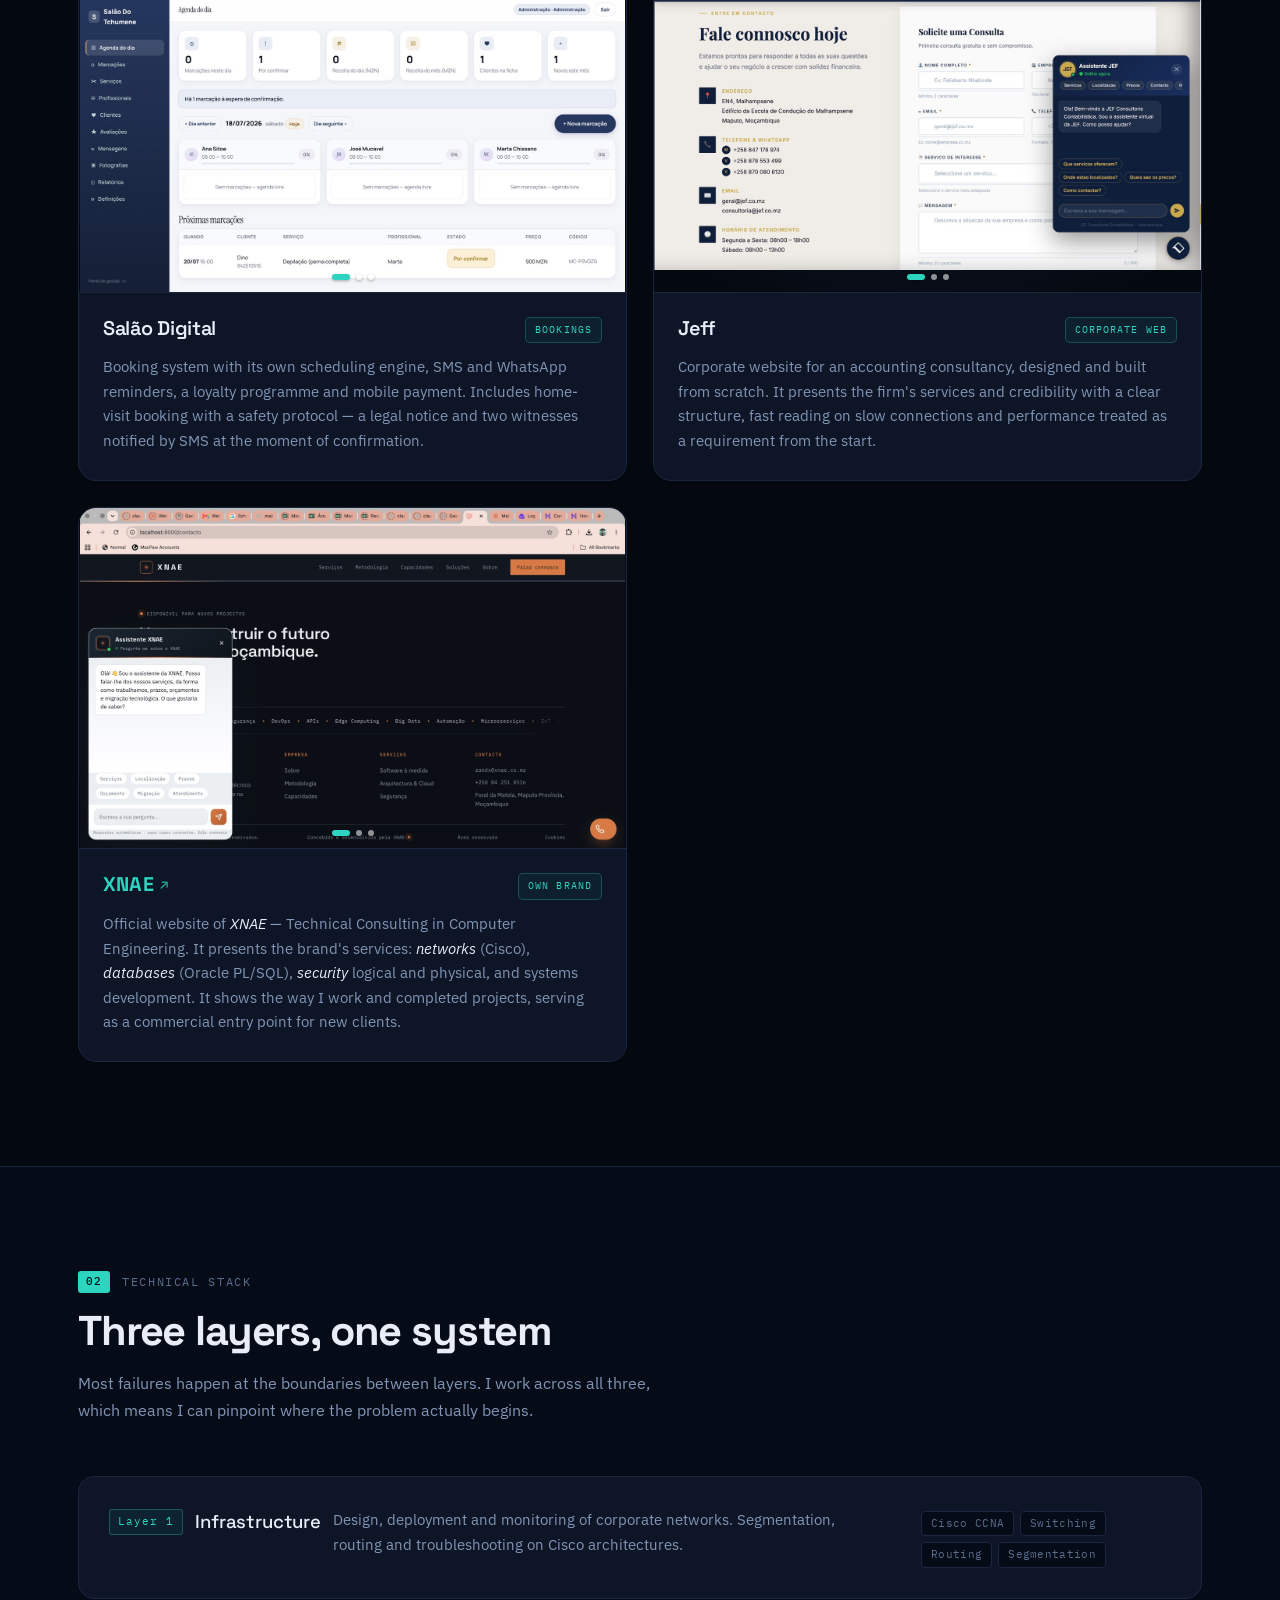
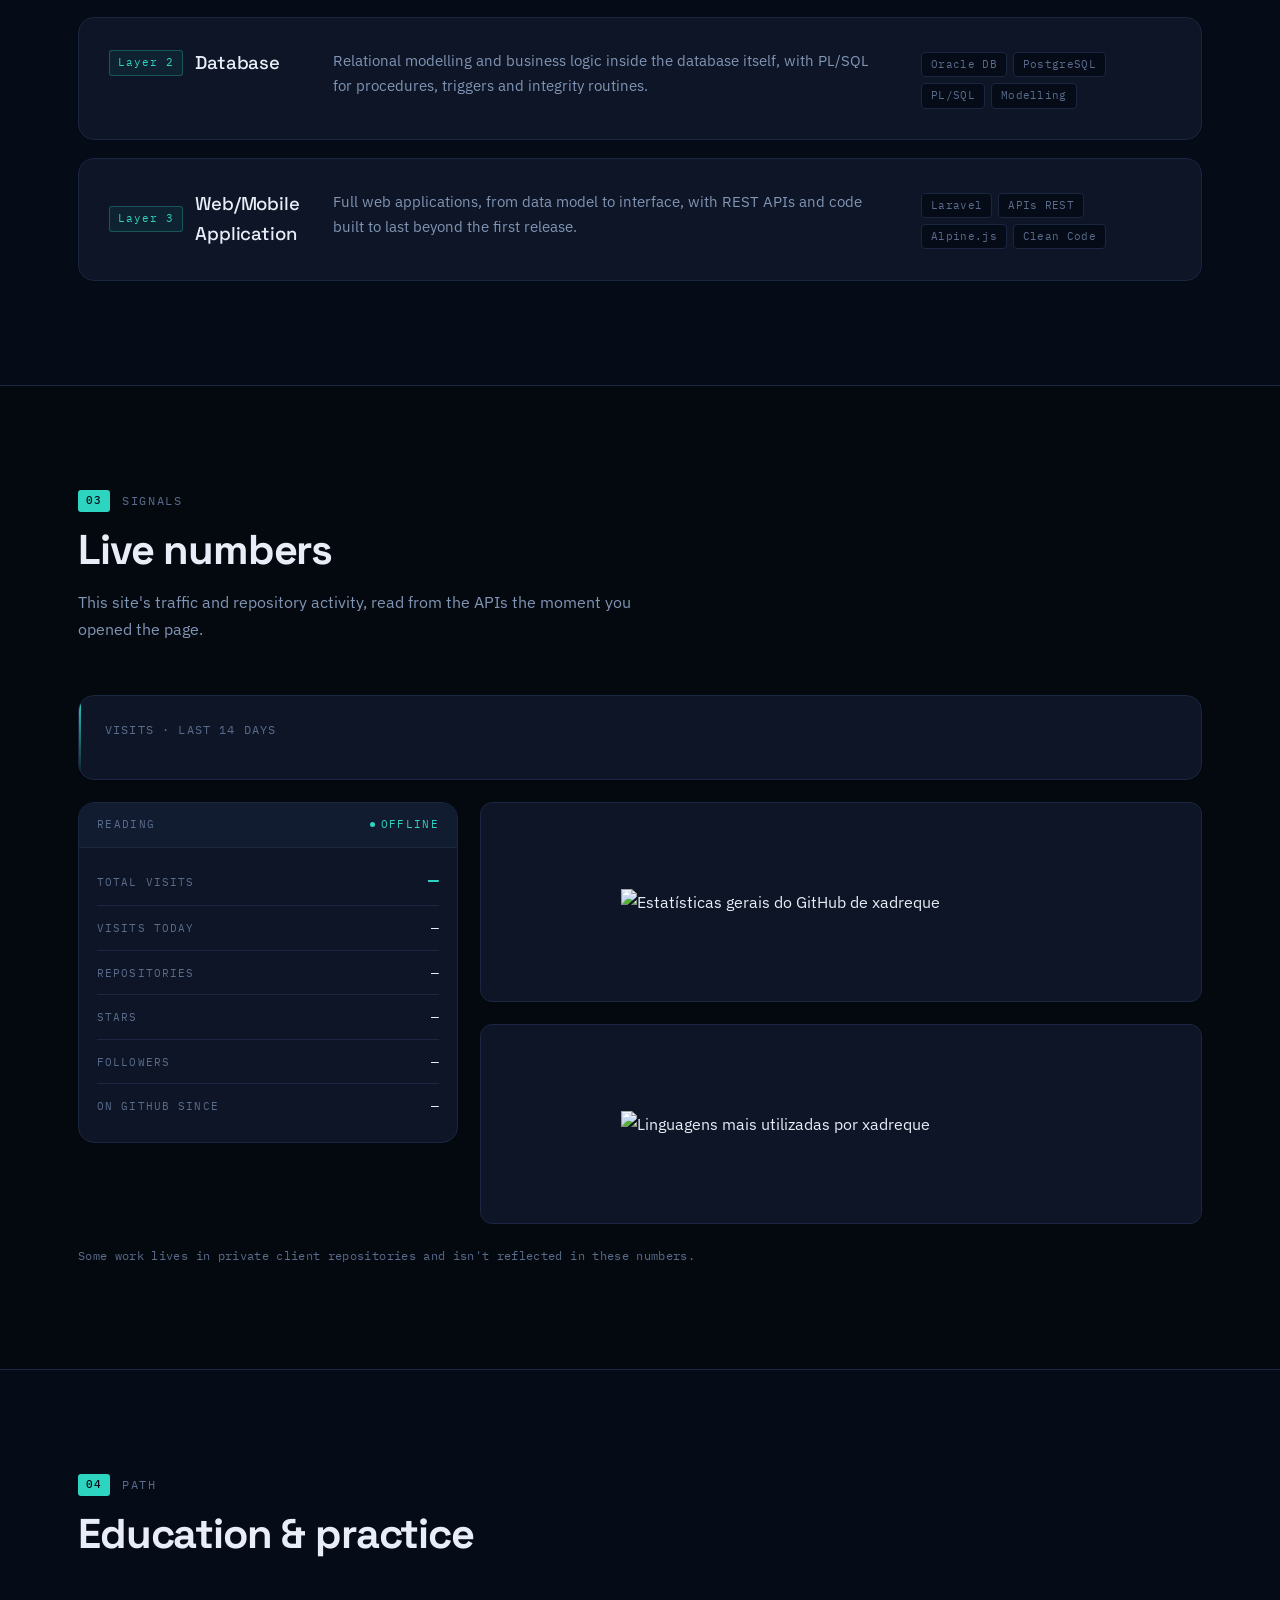
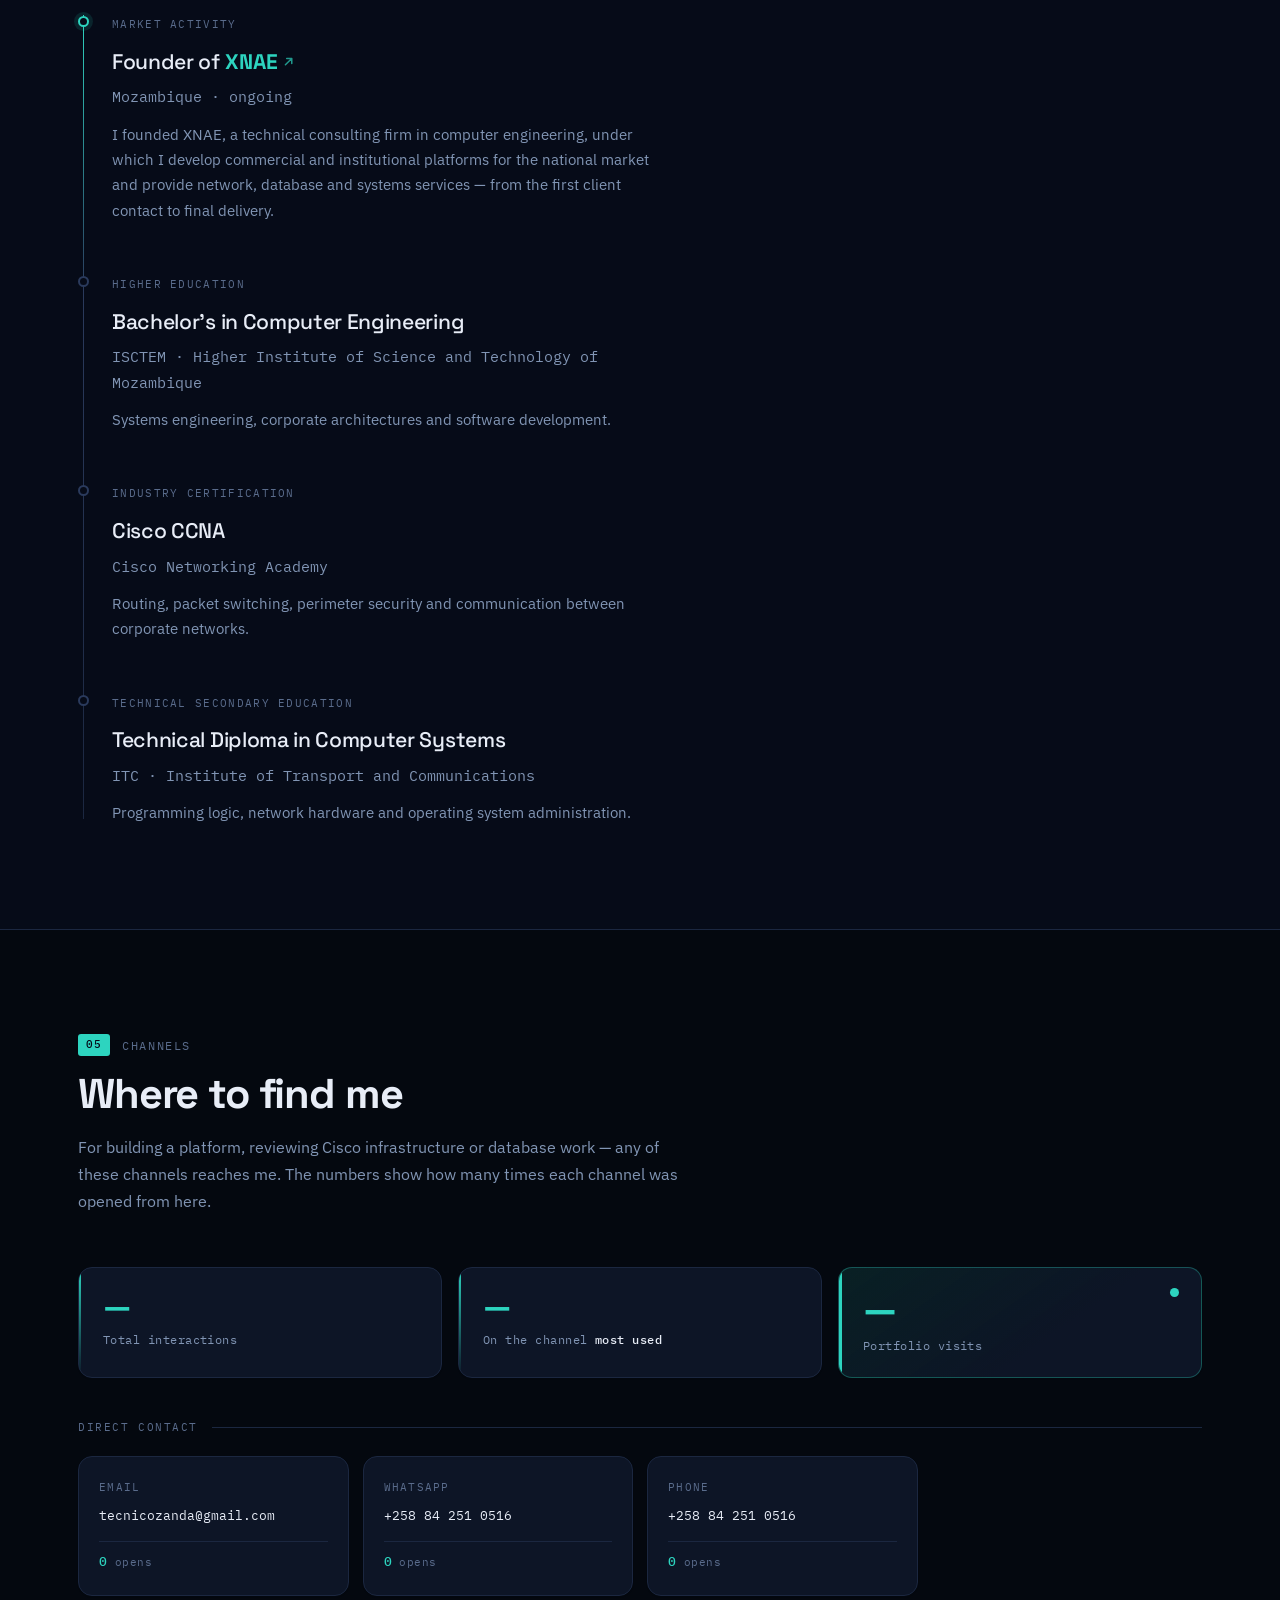
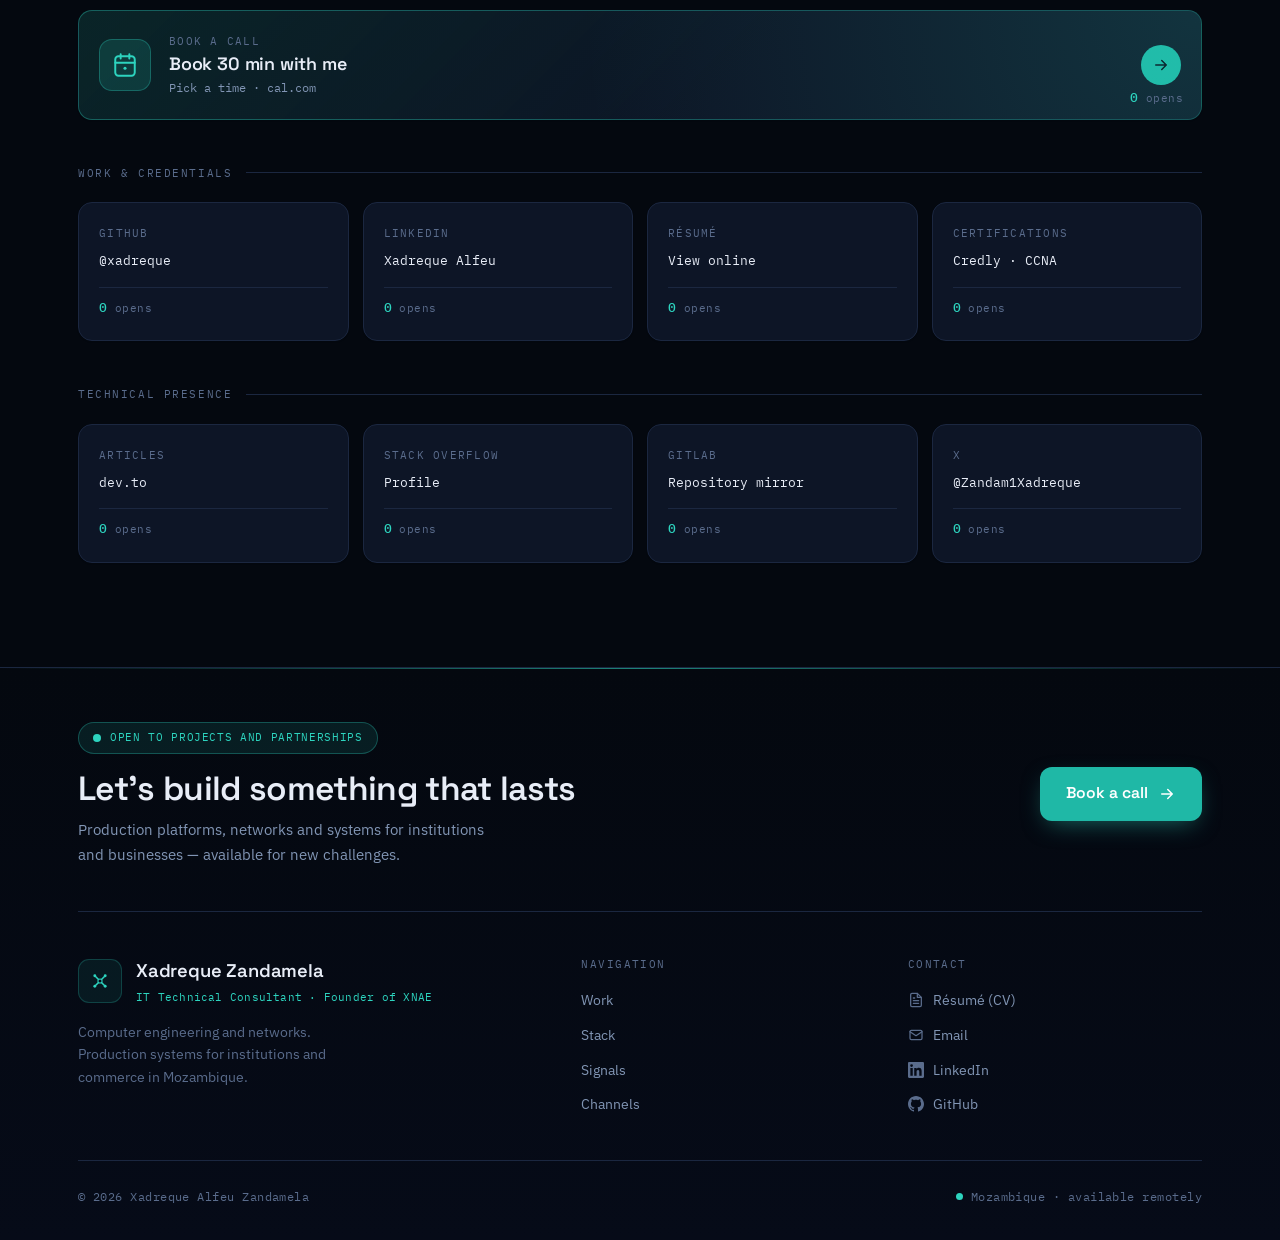
==== commit e8144d95: "Update text for mobile architecture description" ====
--- a/index.html
+++ b/index.html
@@ -656,7 +656,7 @@
             Sistema de informação agronómica com 73 culturas em 9 categorias, cada uma com
             ficha técnica completa. Faz ainda a <em>simulação de produção</em>: a partir dos
             dados fornecidos pelo agricultor — hectares, sementes (em kg) e adubos — estima a
-            colheita esperada. A decisão de arquitectura que o define: uma camada para
+            colheita esperada. A decisão de arquitectura que o define: uma camada para mobile, ussd e tudo isso feito 
             KaiOS, para chegar aos telefones básicos onde está a maioria dos agricultores
             moçambicanos — e não ao smartphone que eles não têm.
           </p>
@@ -1812,4 +1812,4 @@
 </script>
 
 </body>
-</html>+</html>
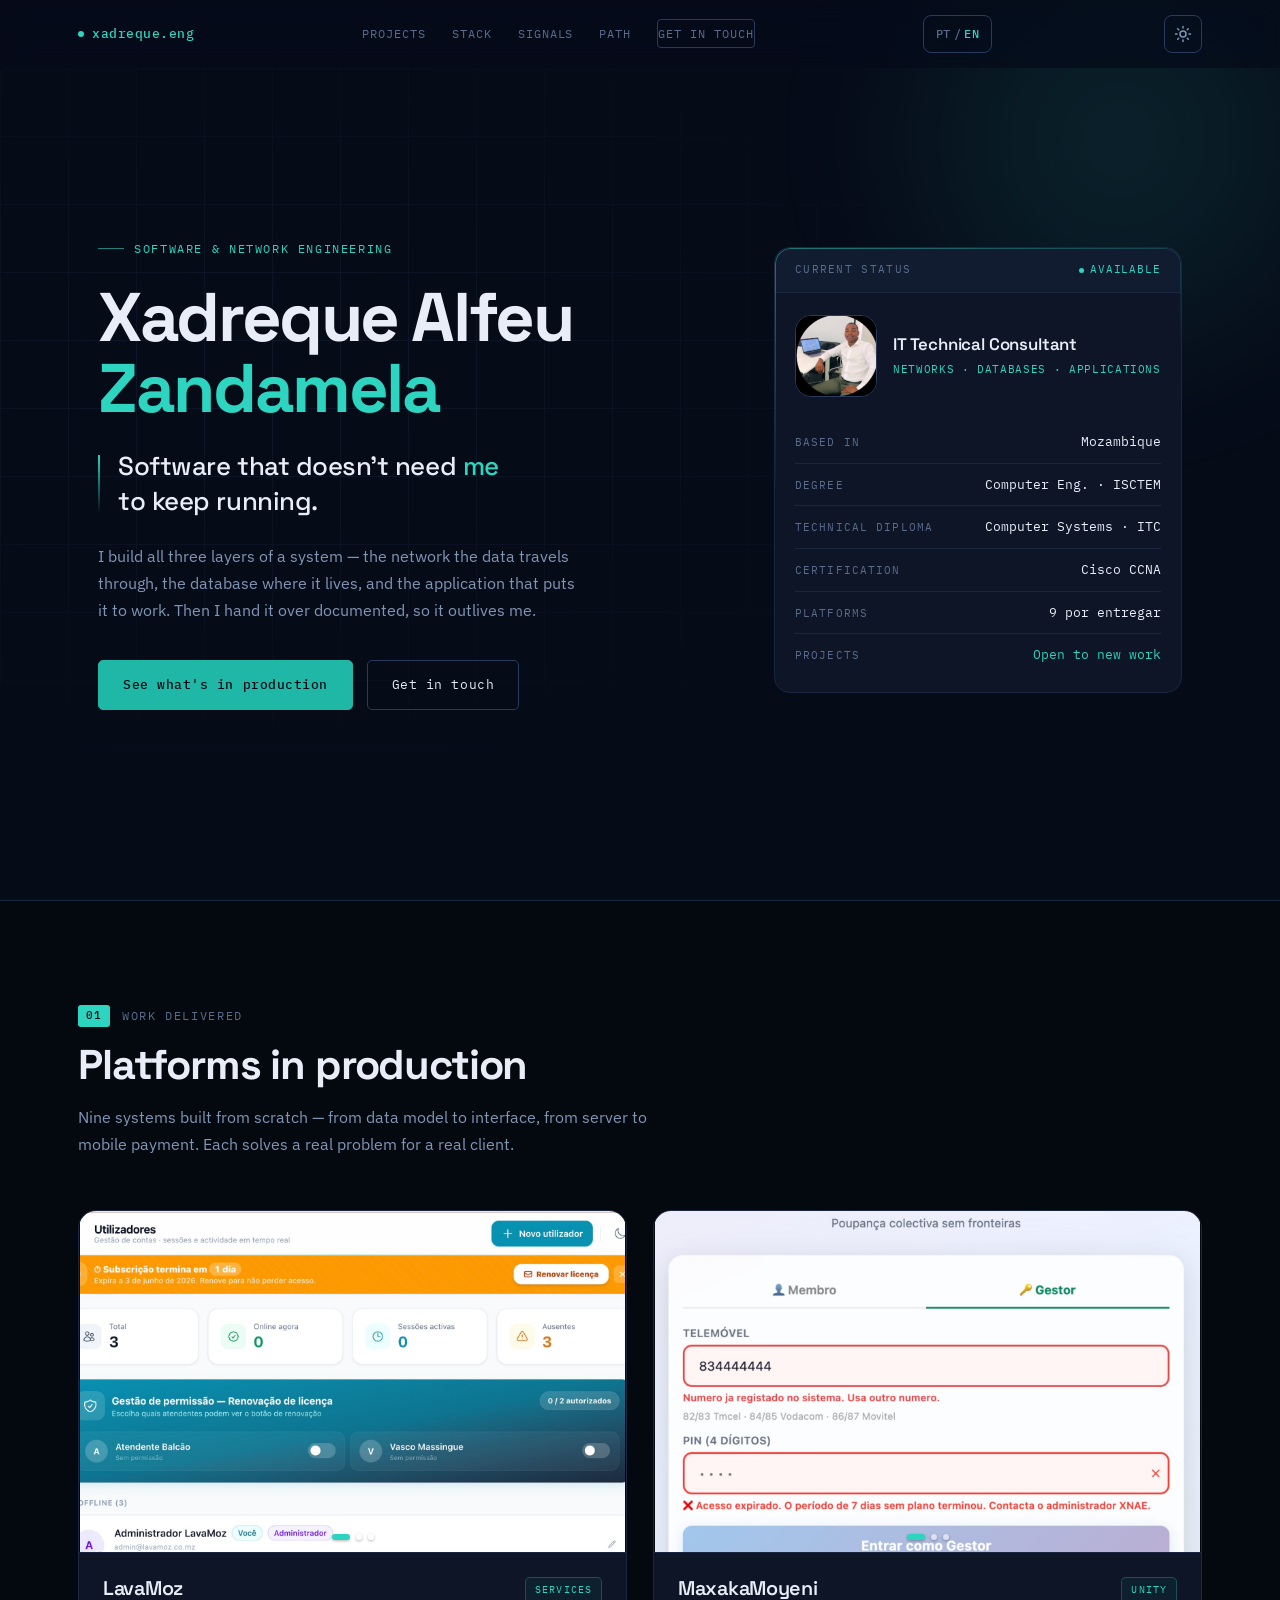
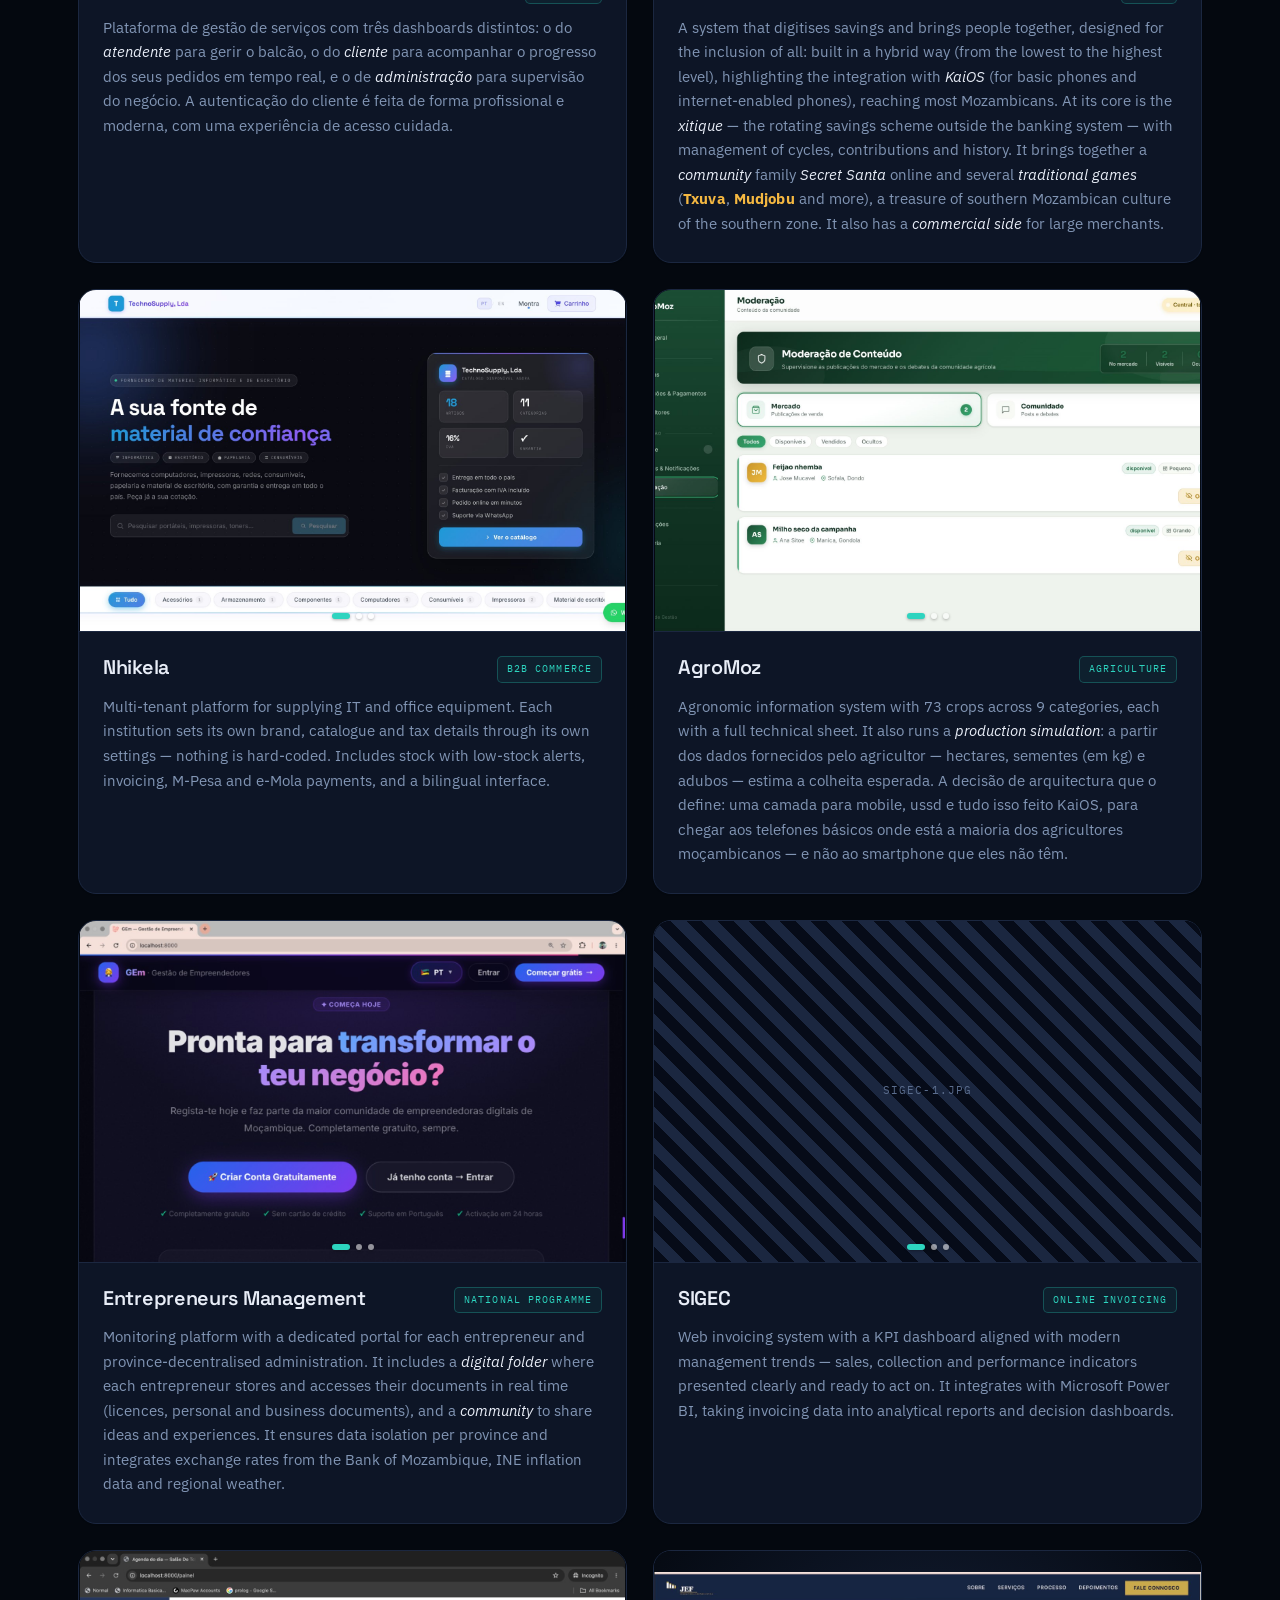
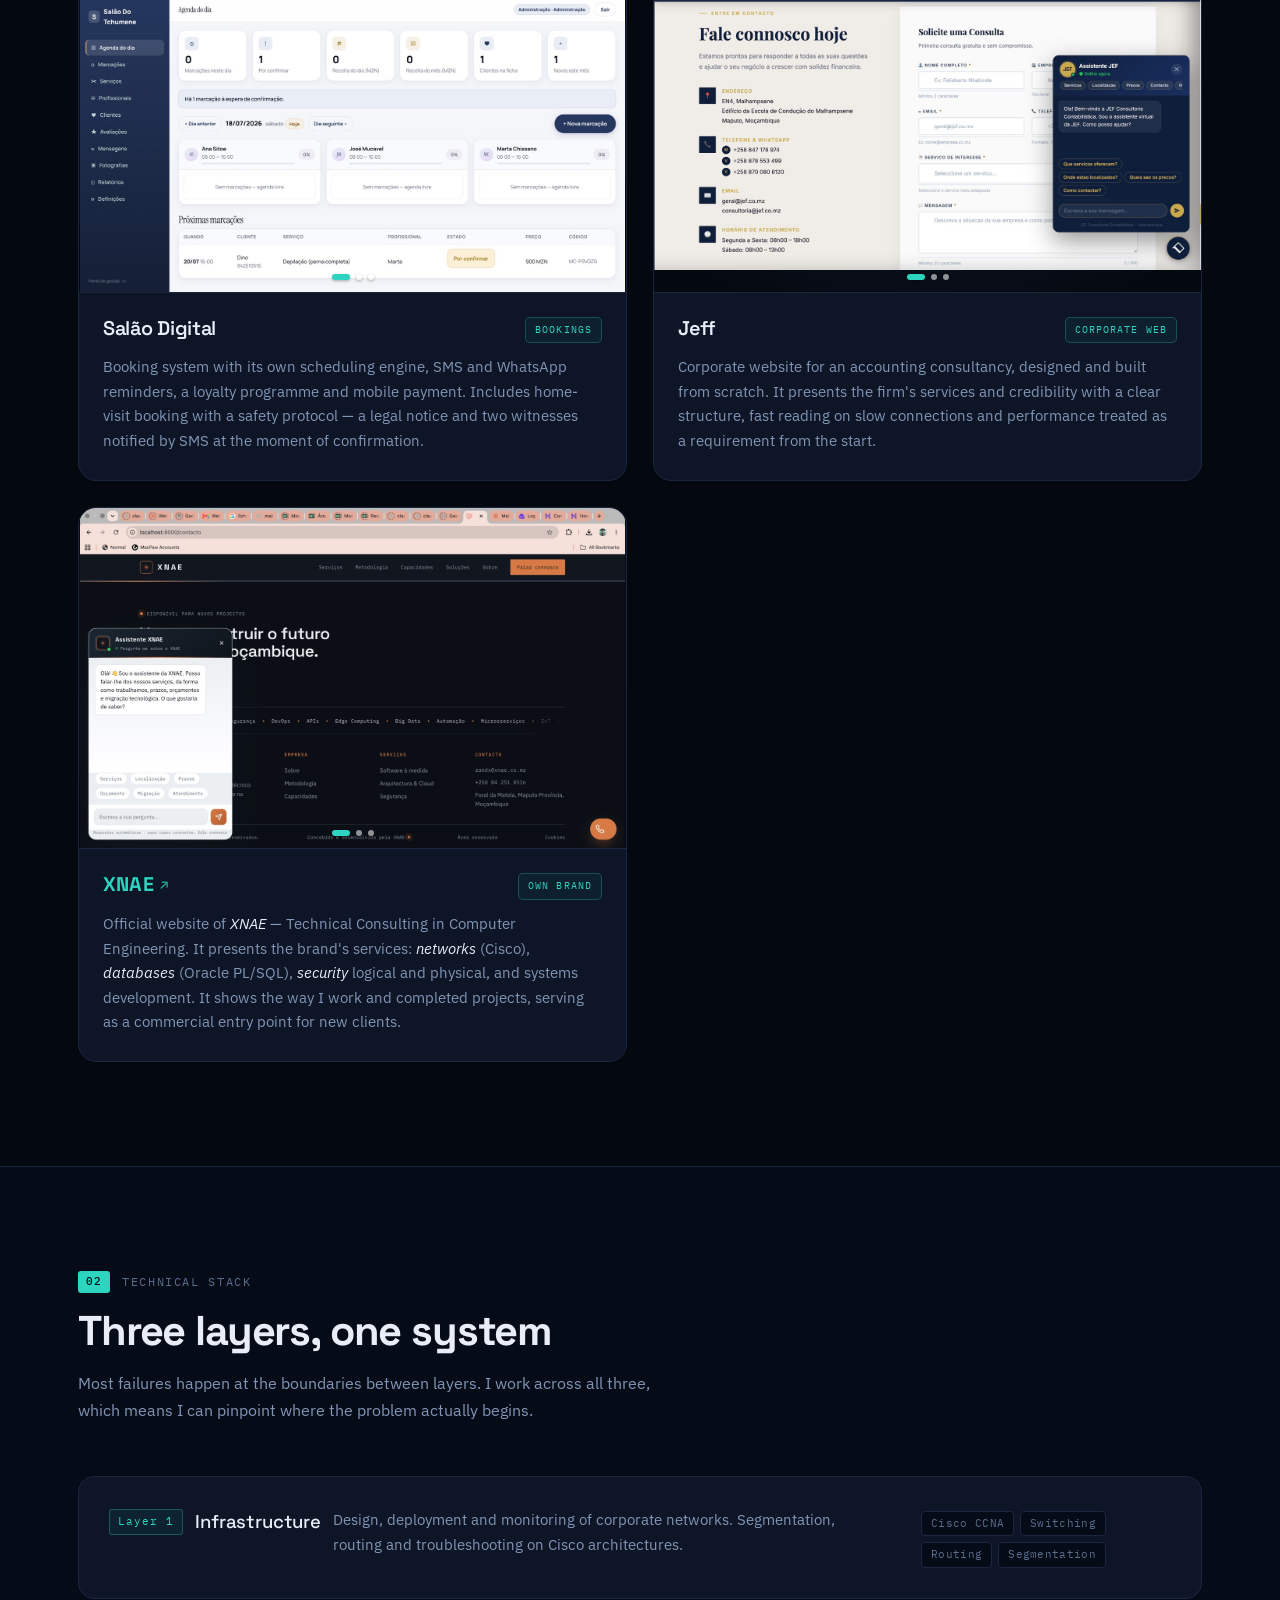
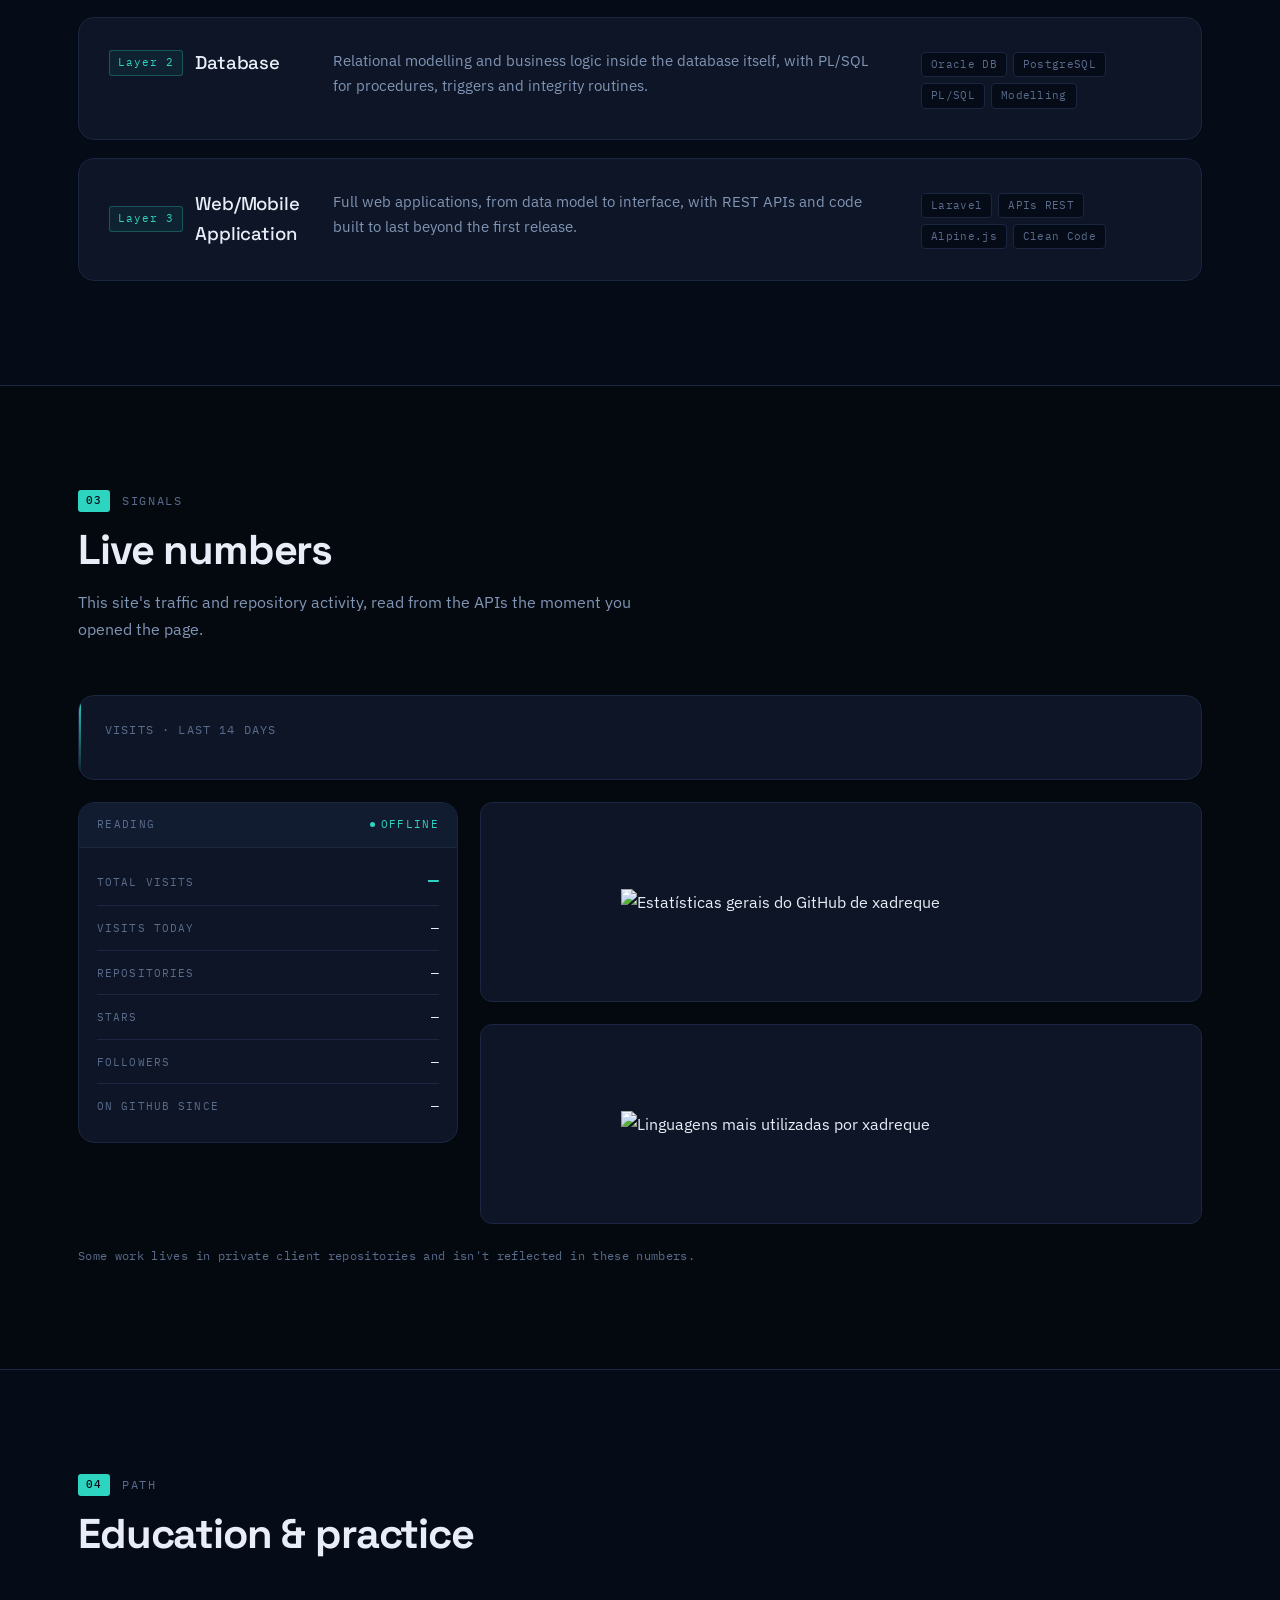
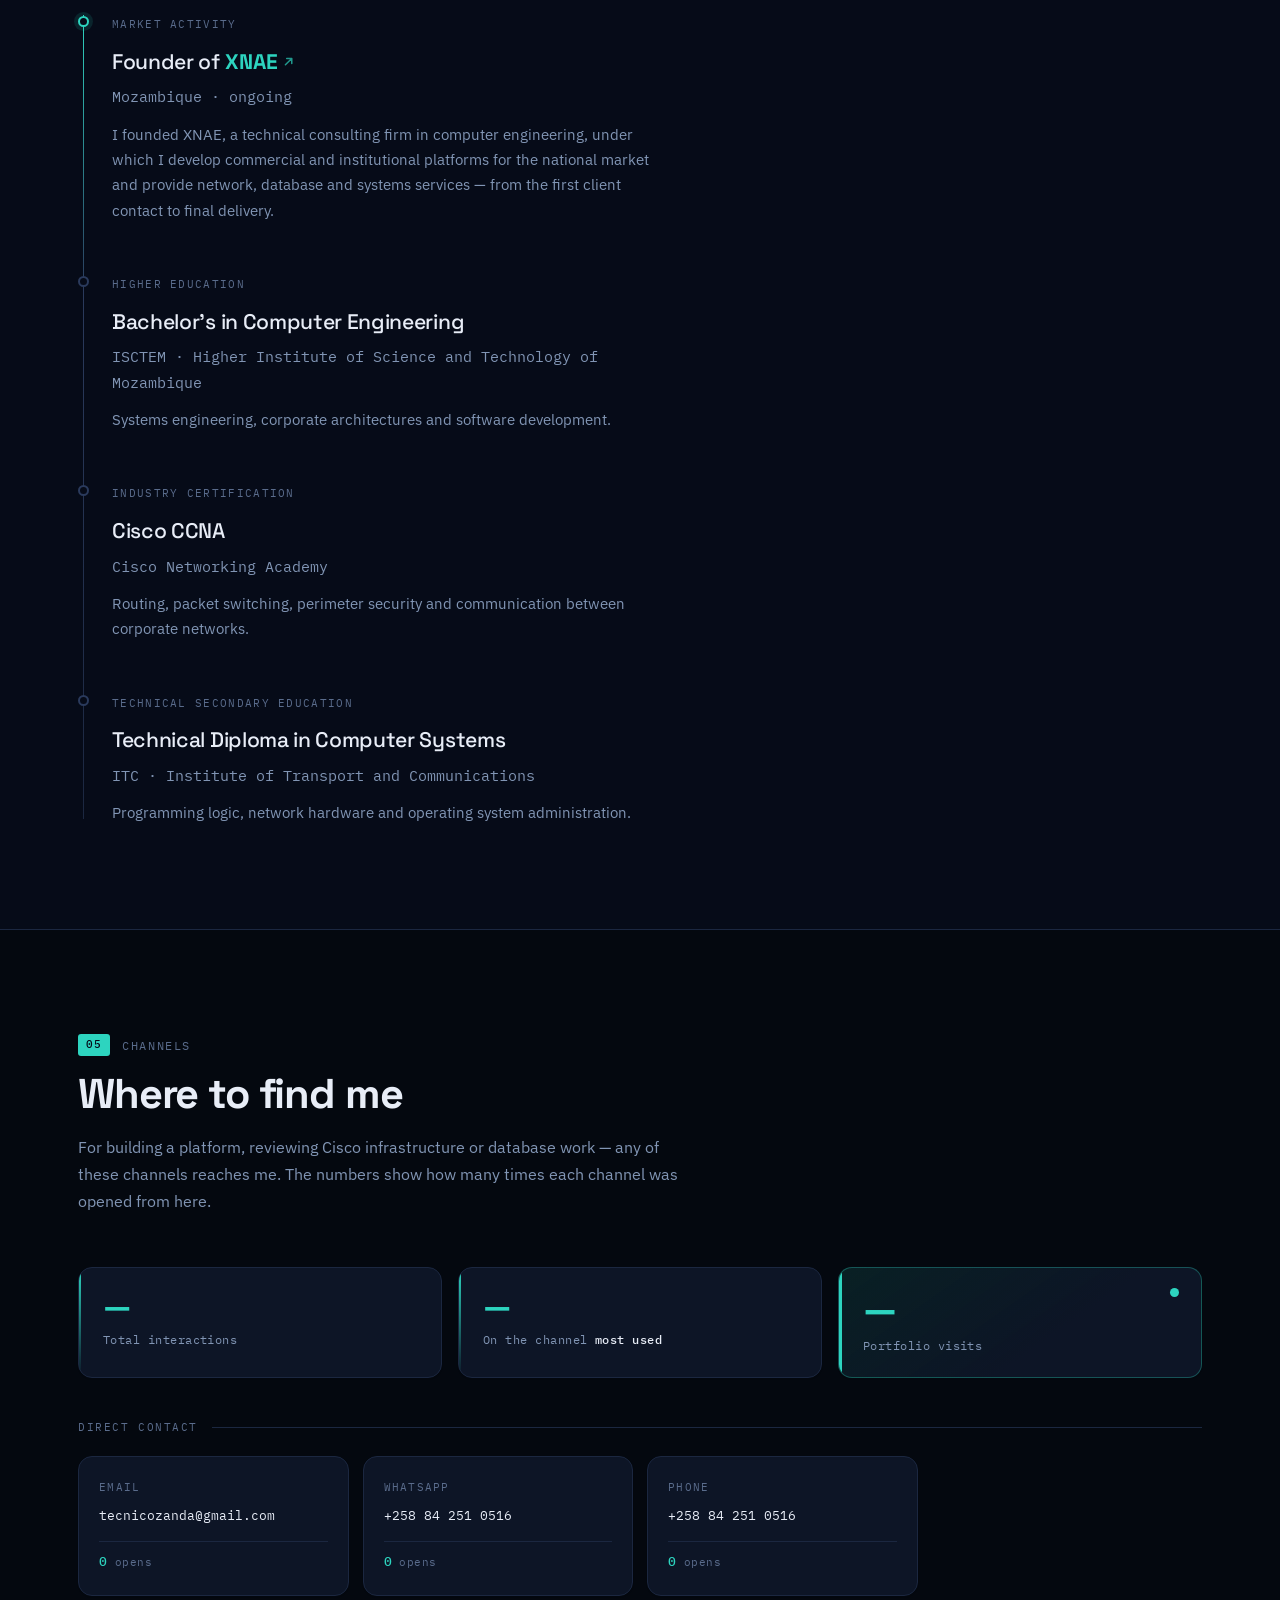
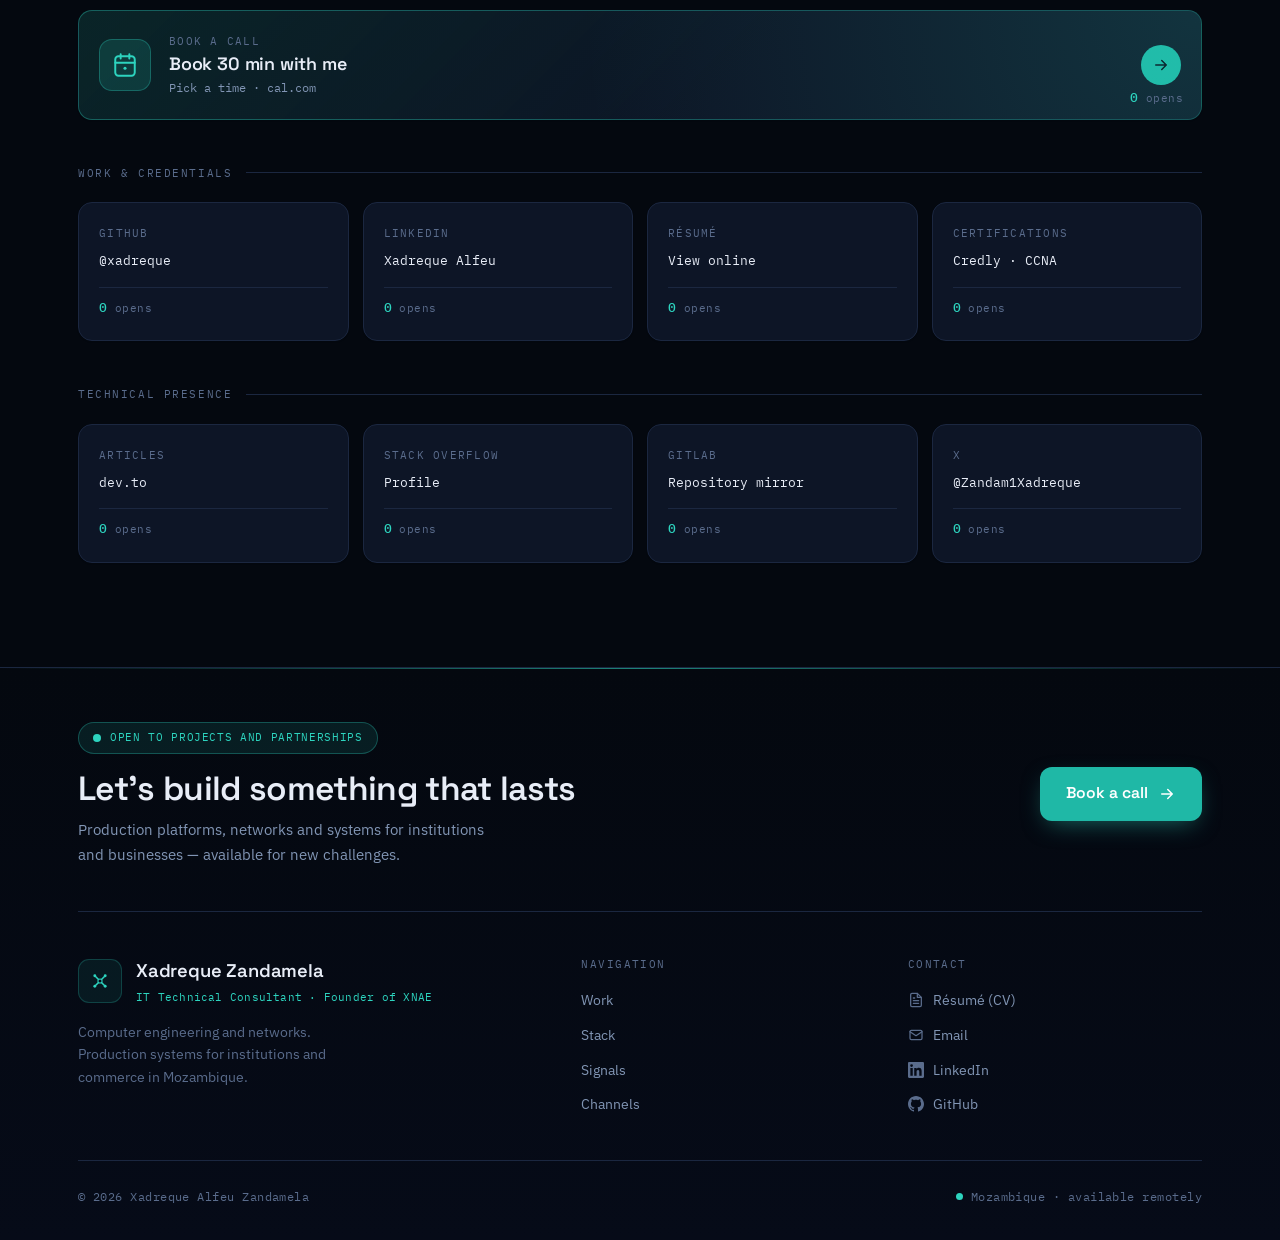
==== commit 598ebd3a: "Update delivery status from 'entregues' to 'por entregar'" ====
--- a/index.html
+++ b/index.html
@@ -538,7 +538,7 @@
         <div class="row"><span class="row-key">Superior</span><span class="row-val">Eng. Informática · ISCTEM</span></div>
         <div class="row"><span class="row-key">Médio técnico</span><span class="row-val">Sistemas Informáticos · ITC</span></div>
         <div class="row"><span class="row-key">Certificação</span><span class="row-val">Cisco CCNA</span></div>
-        <div class="row"><span class="row-key">Plataformas</span><span class="row-val">9 entregues</span></div>
+        <div class="row"><span class="row-key">Plataformas</span><span class="row-val">9 por entregar</span></div>
         <div class="row"><span class="row-key">Projectos</span><span class="row-val ok">Aceito novos</span></div>
       </div>
     </aside>
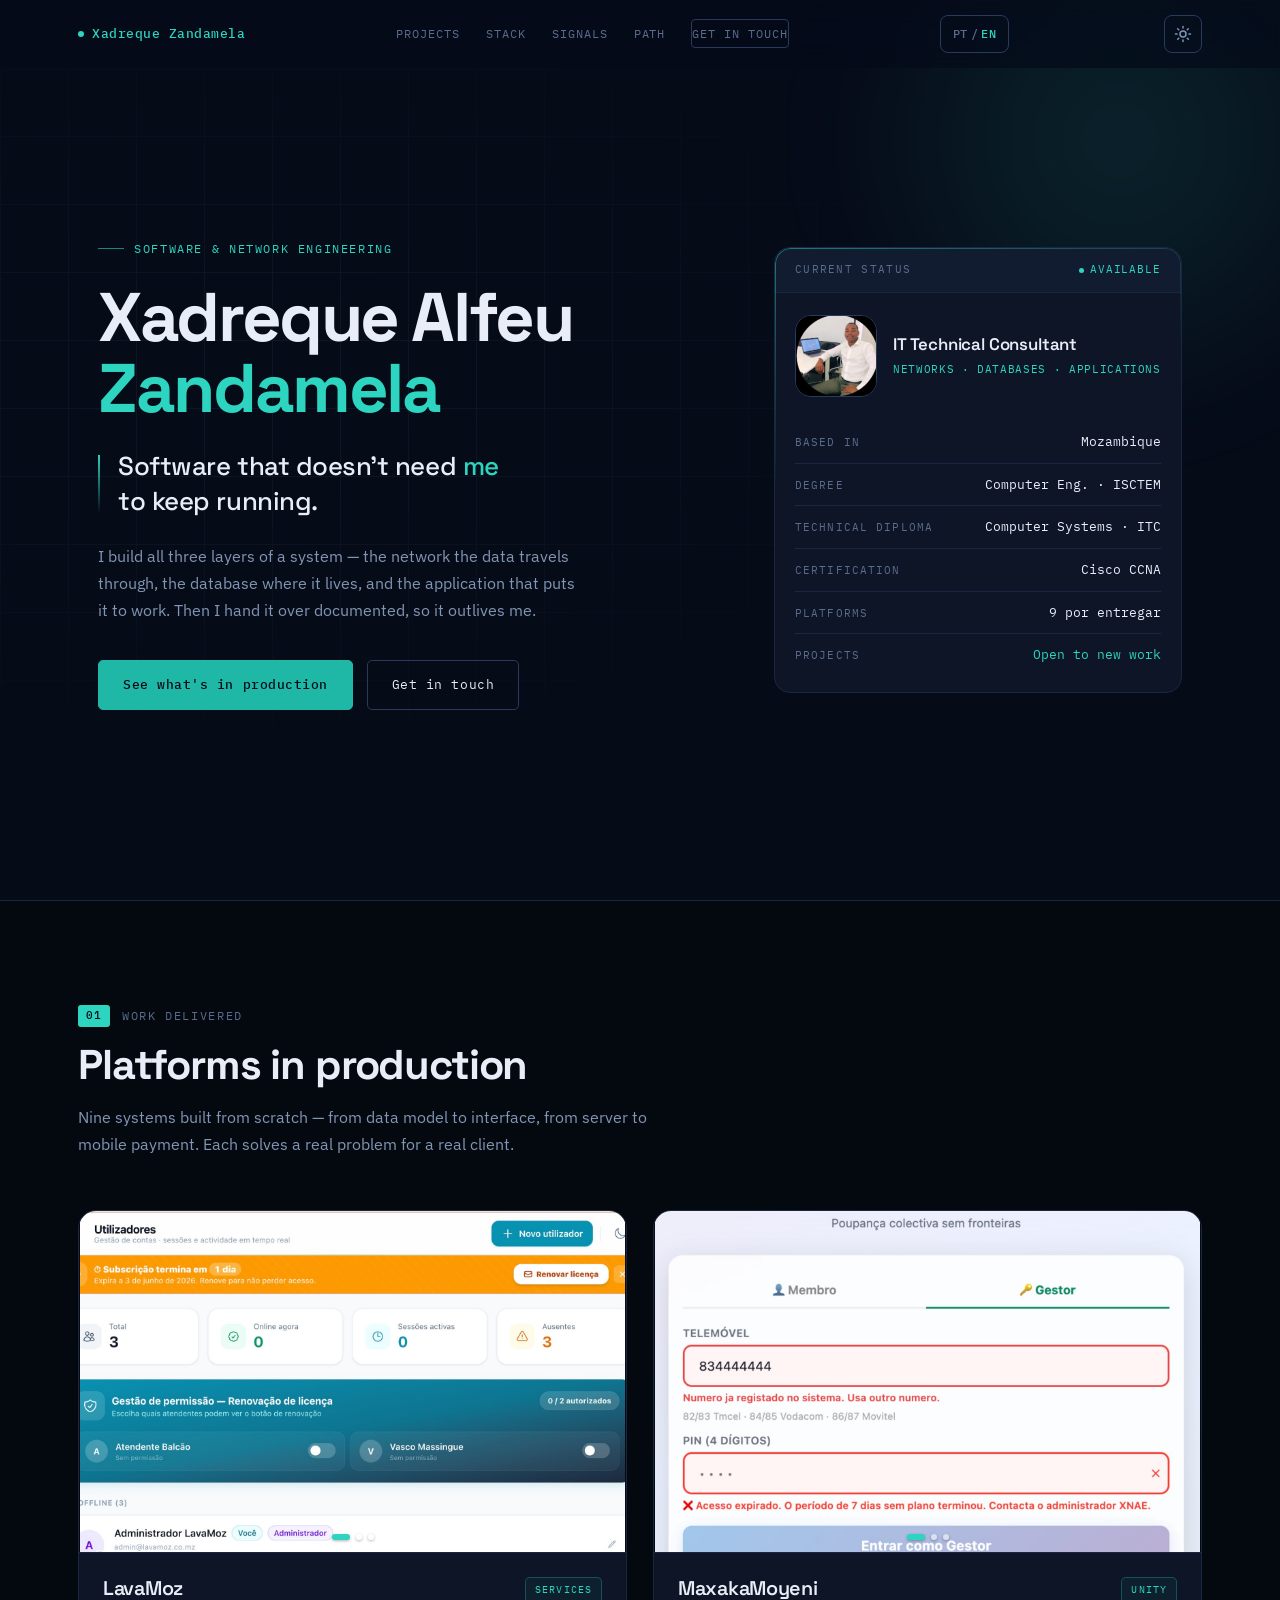
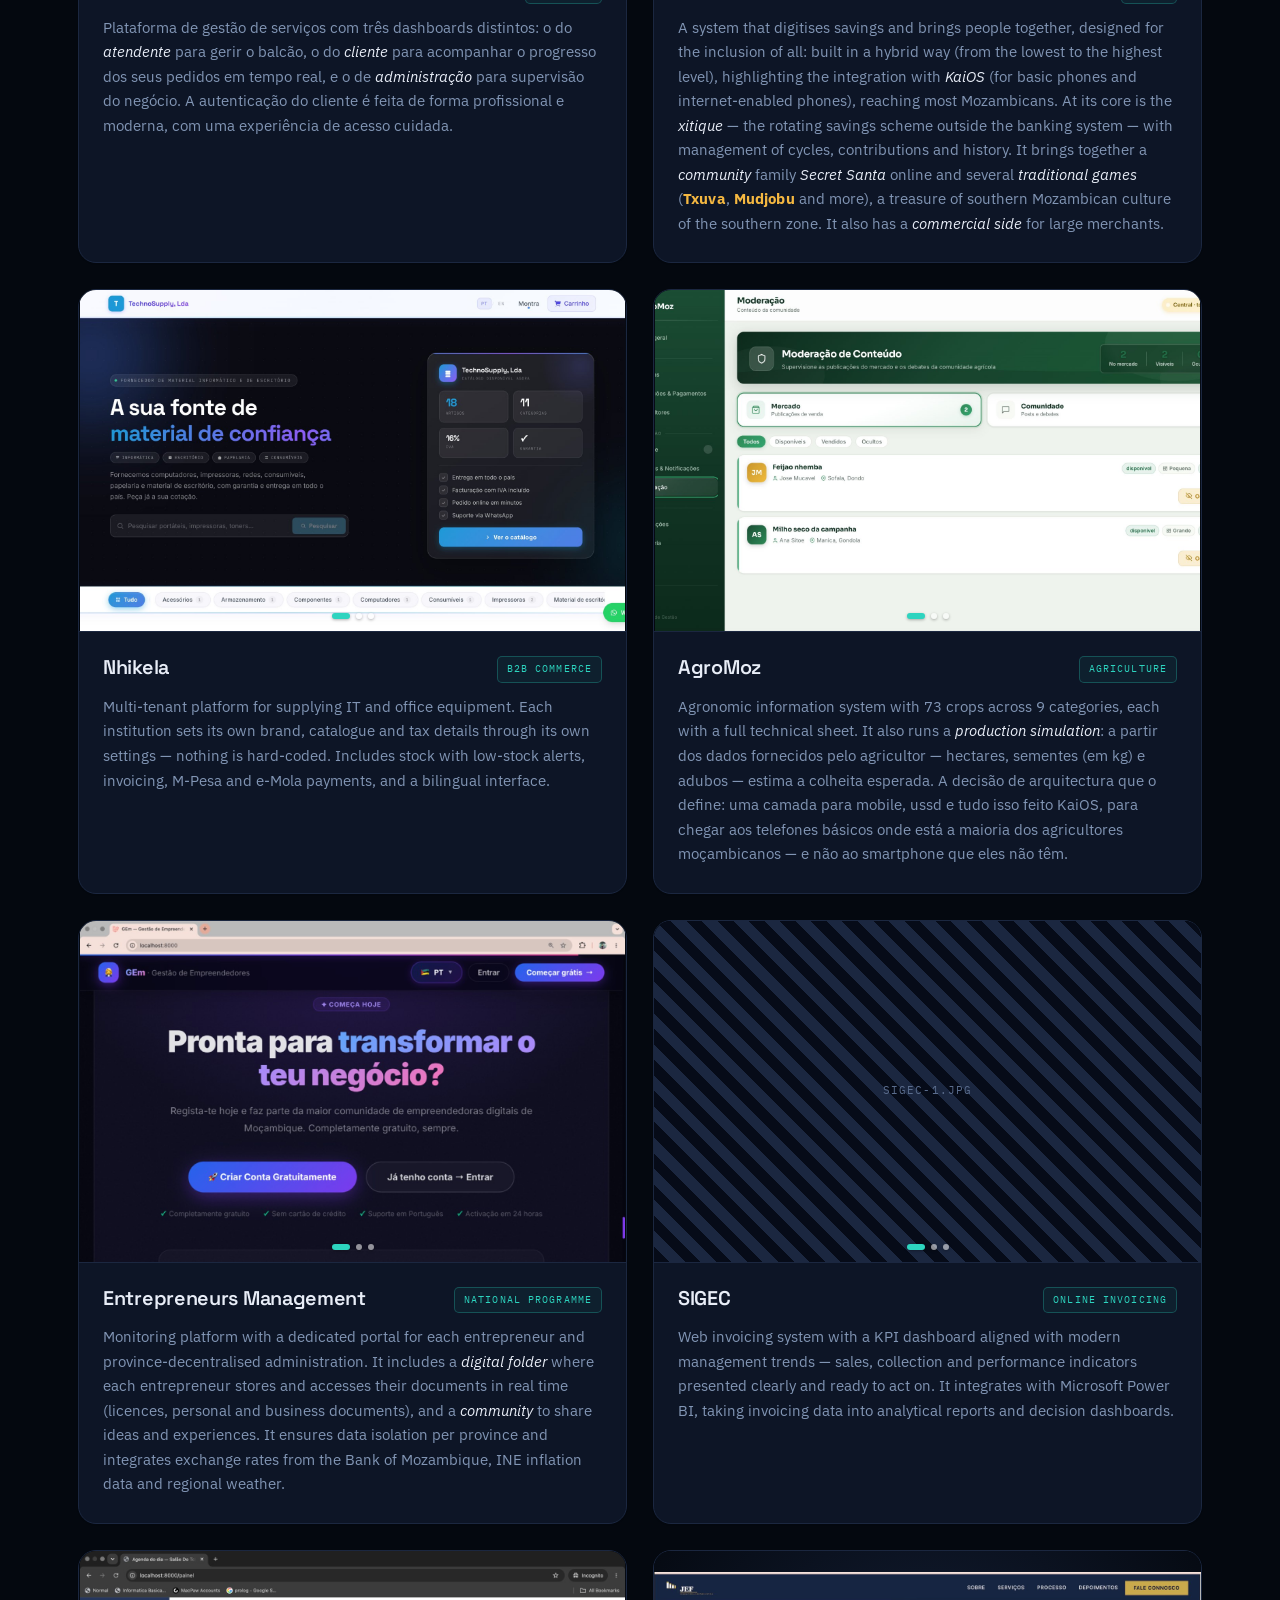
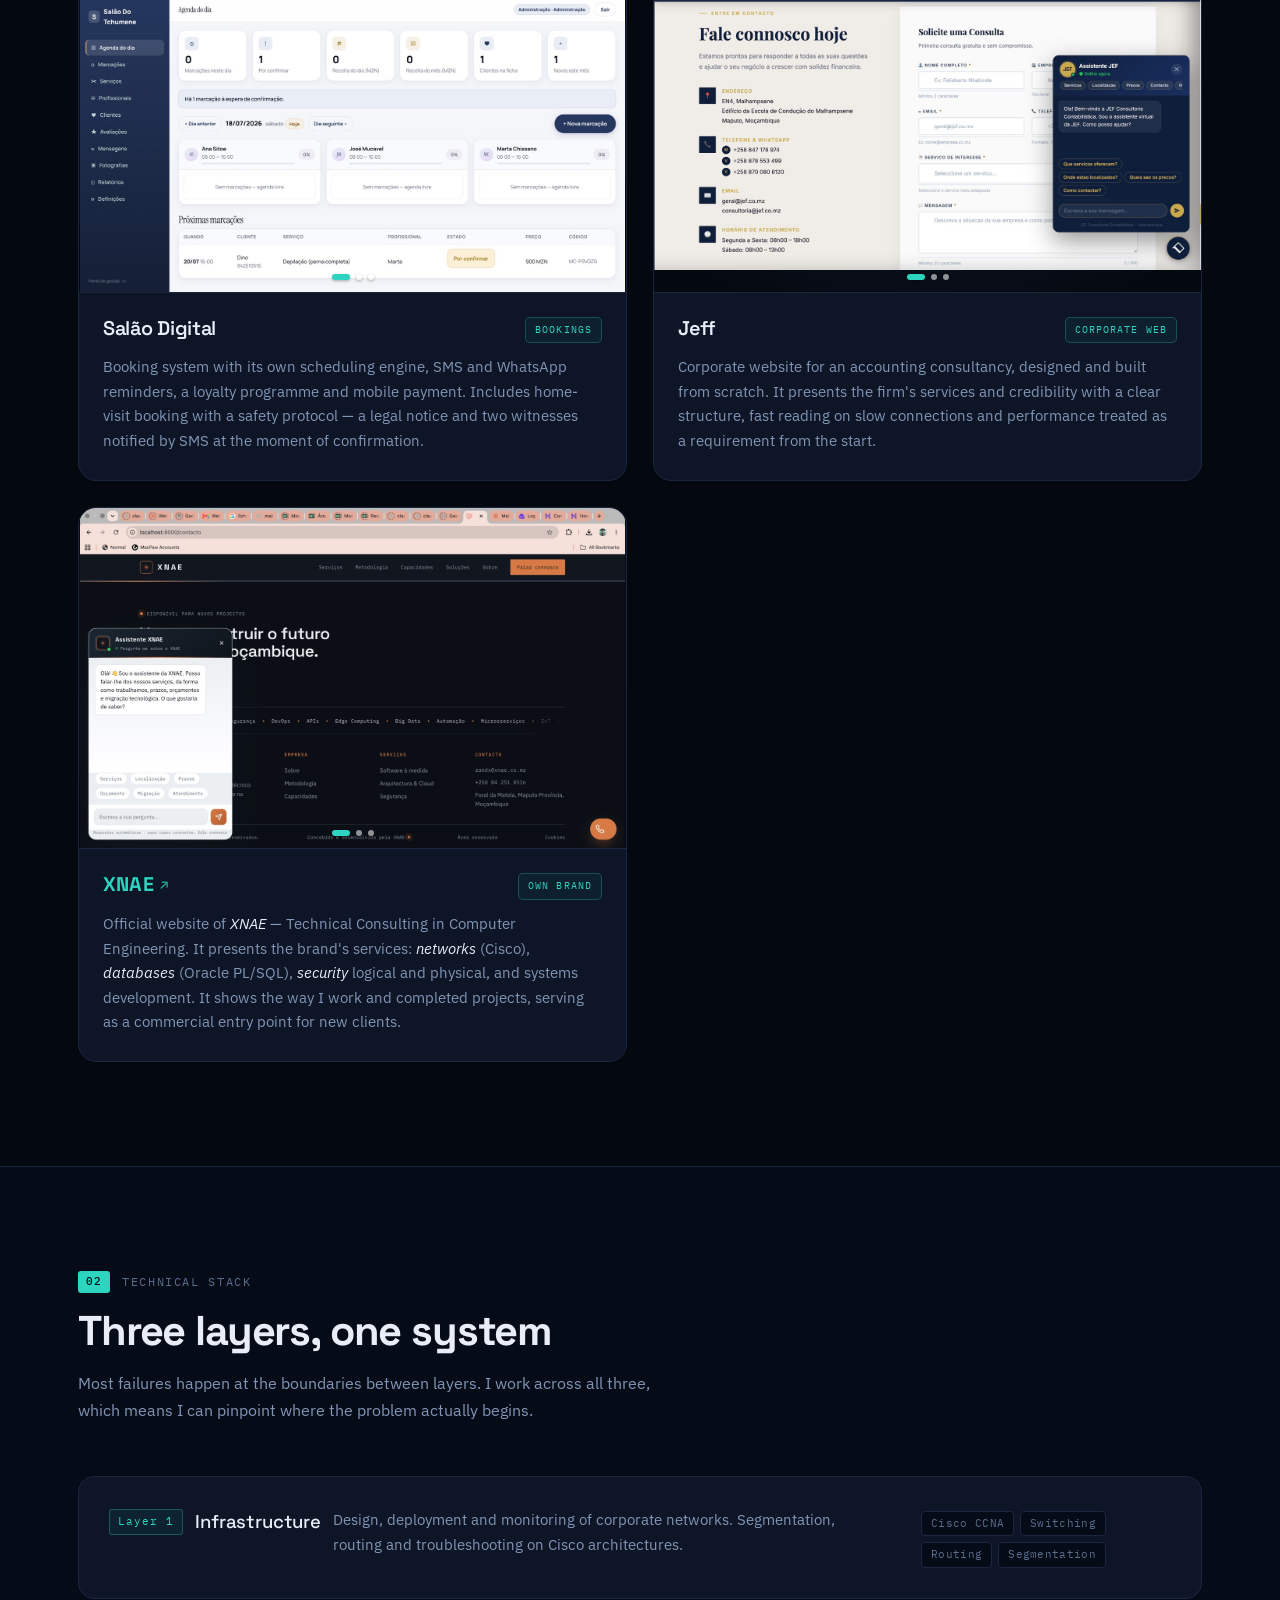
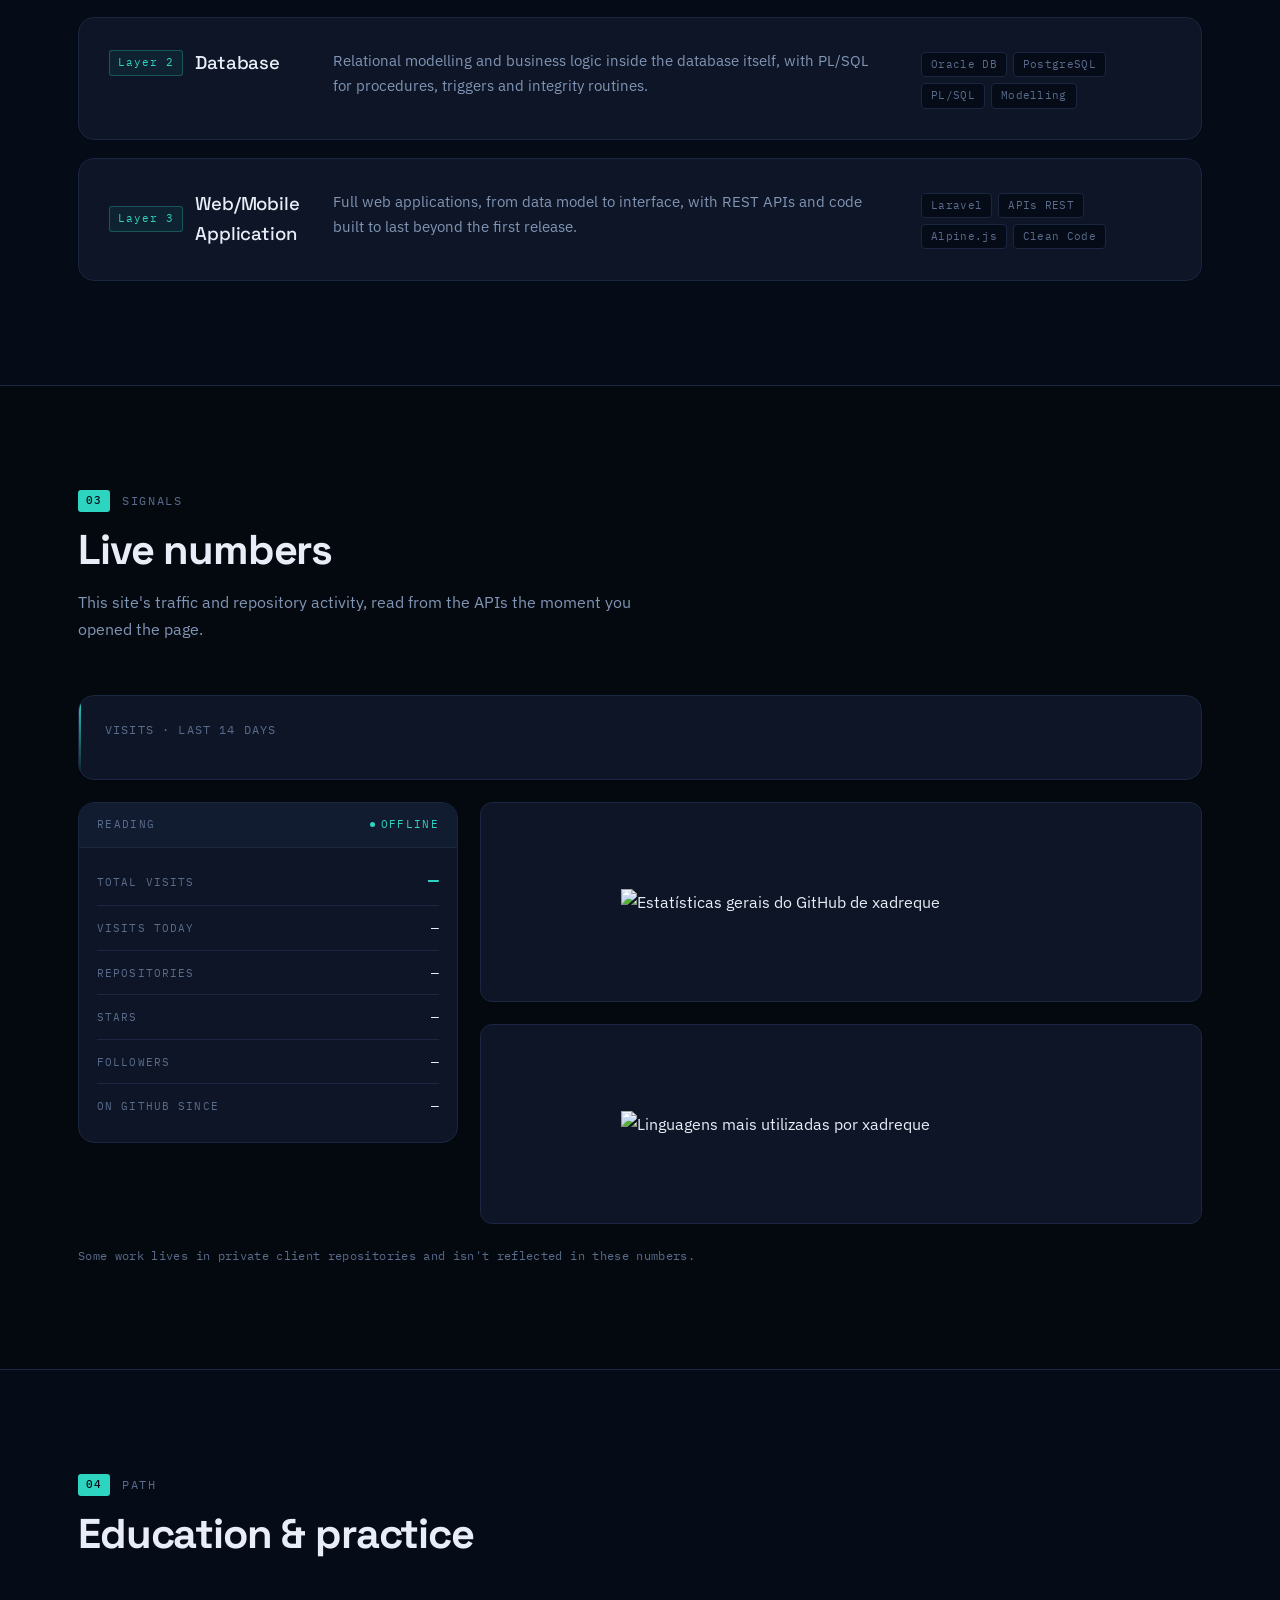
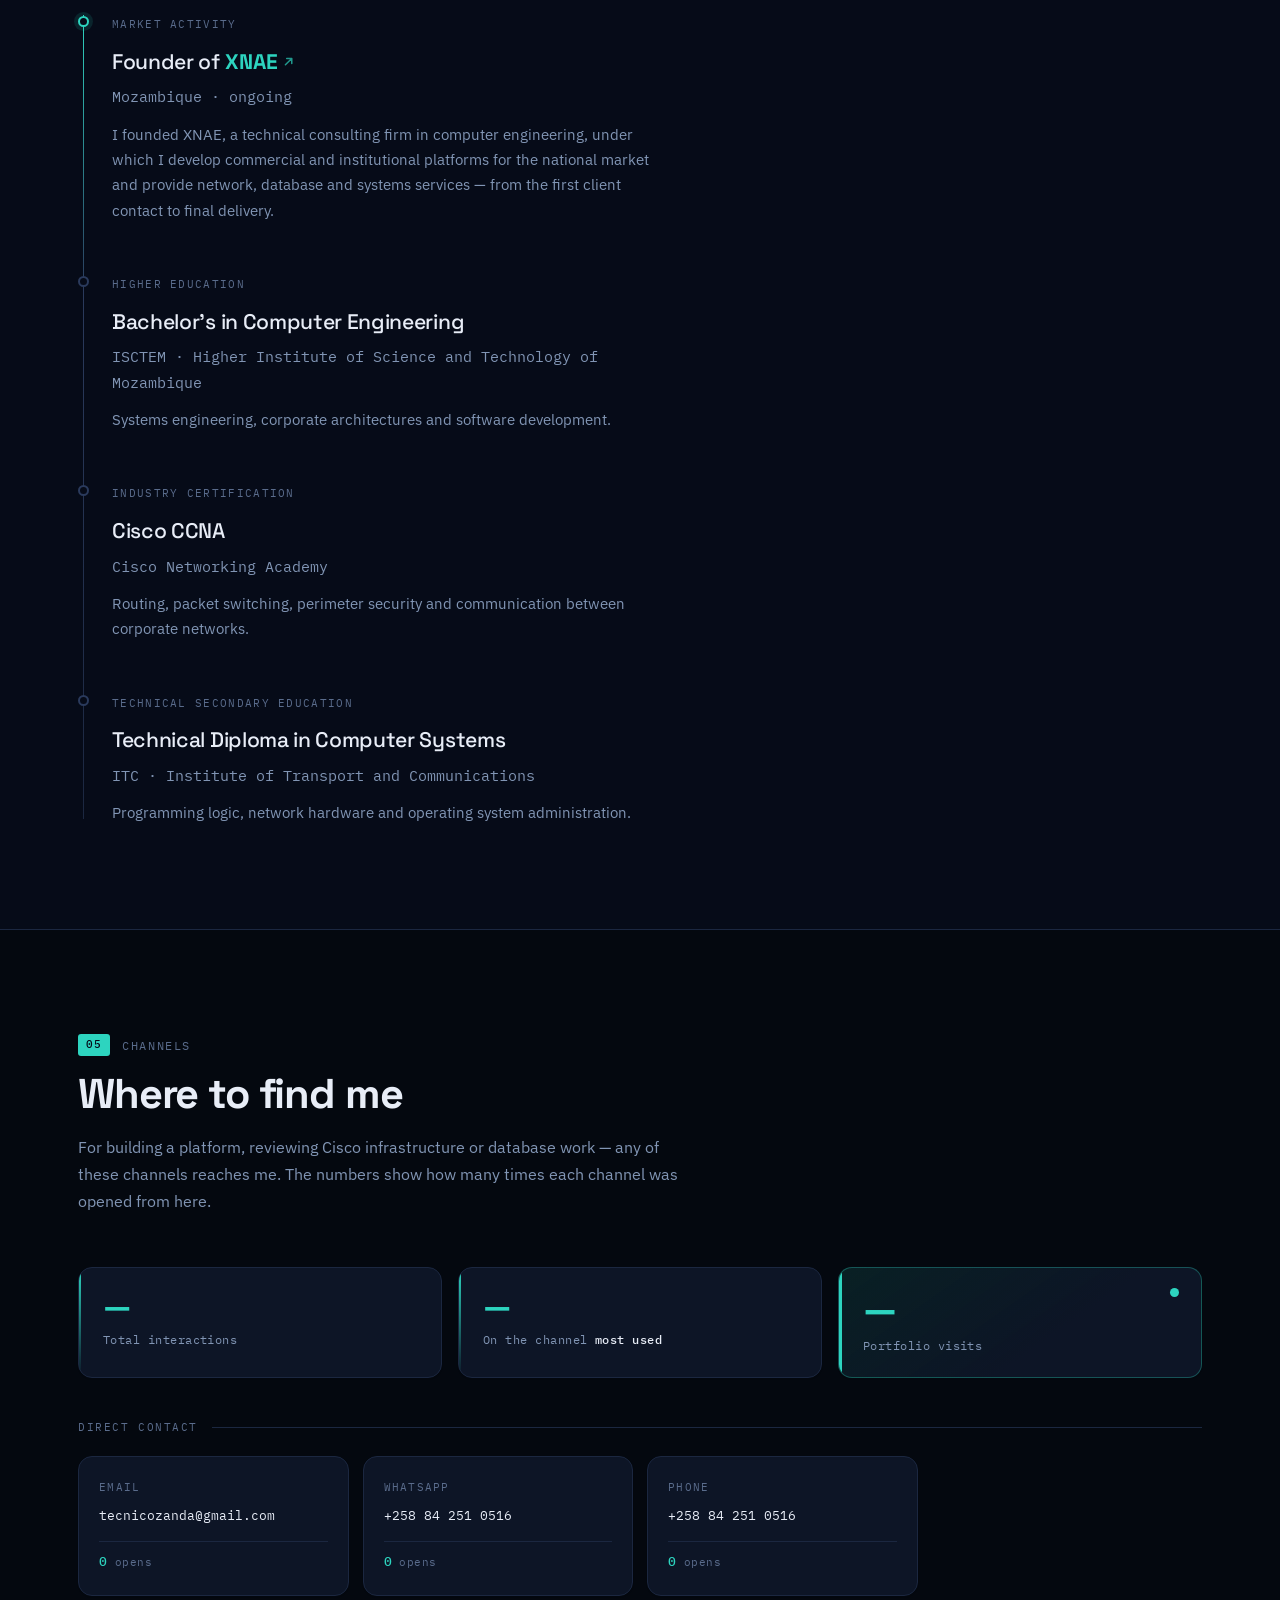
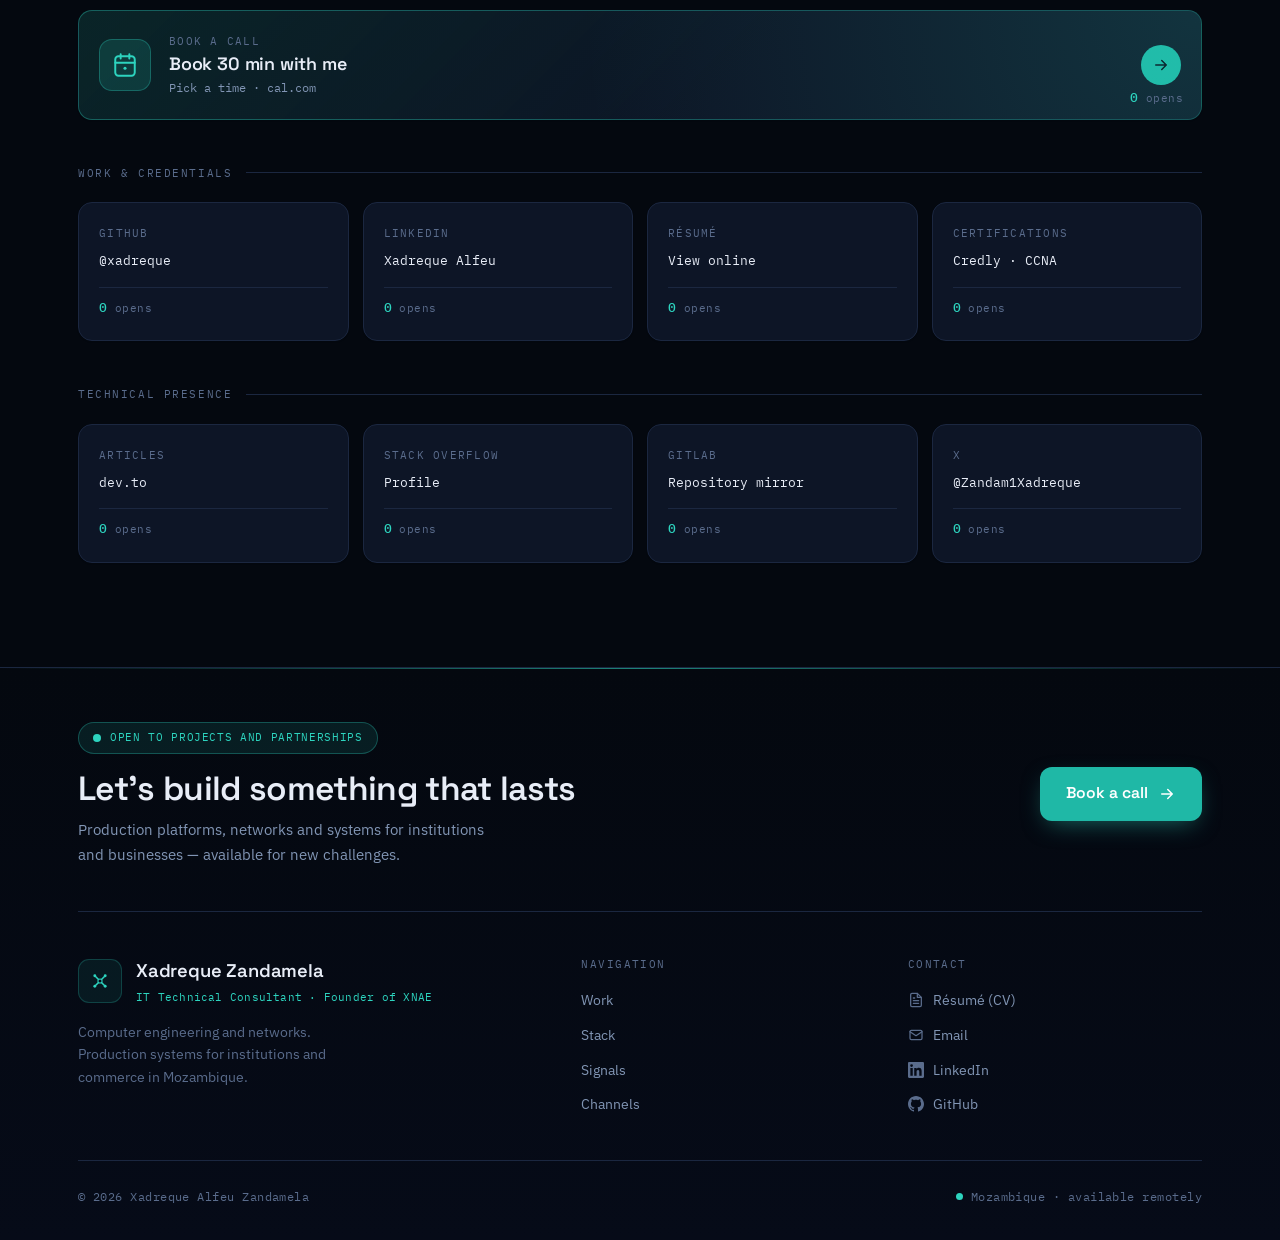
==== commit 8d5589f4: "Update navigation link text to 'Xadreque Zandamela'" ====
--- a/index.html
+++ b/index.html
@@ -465,7 +465,8 @@
 <!-- ══════════ NAV ══════════ -->
 <nav class="nav" id="nav">
   <div class="wrap nav-inner">
-    <a href="#topo" class="mark"><span class="mark-dot"></span>xadreque.eng</a>
+    <a href="#topo" class="mark"><span class="mark-dot"></span>
+Xadreque Zandamela</a>
     <div class="nav-links" id="menu">
       <a href="#projectos">Projectos</a>
       <a href="#stack">Stack</a>
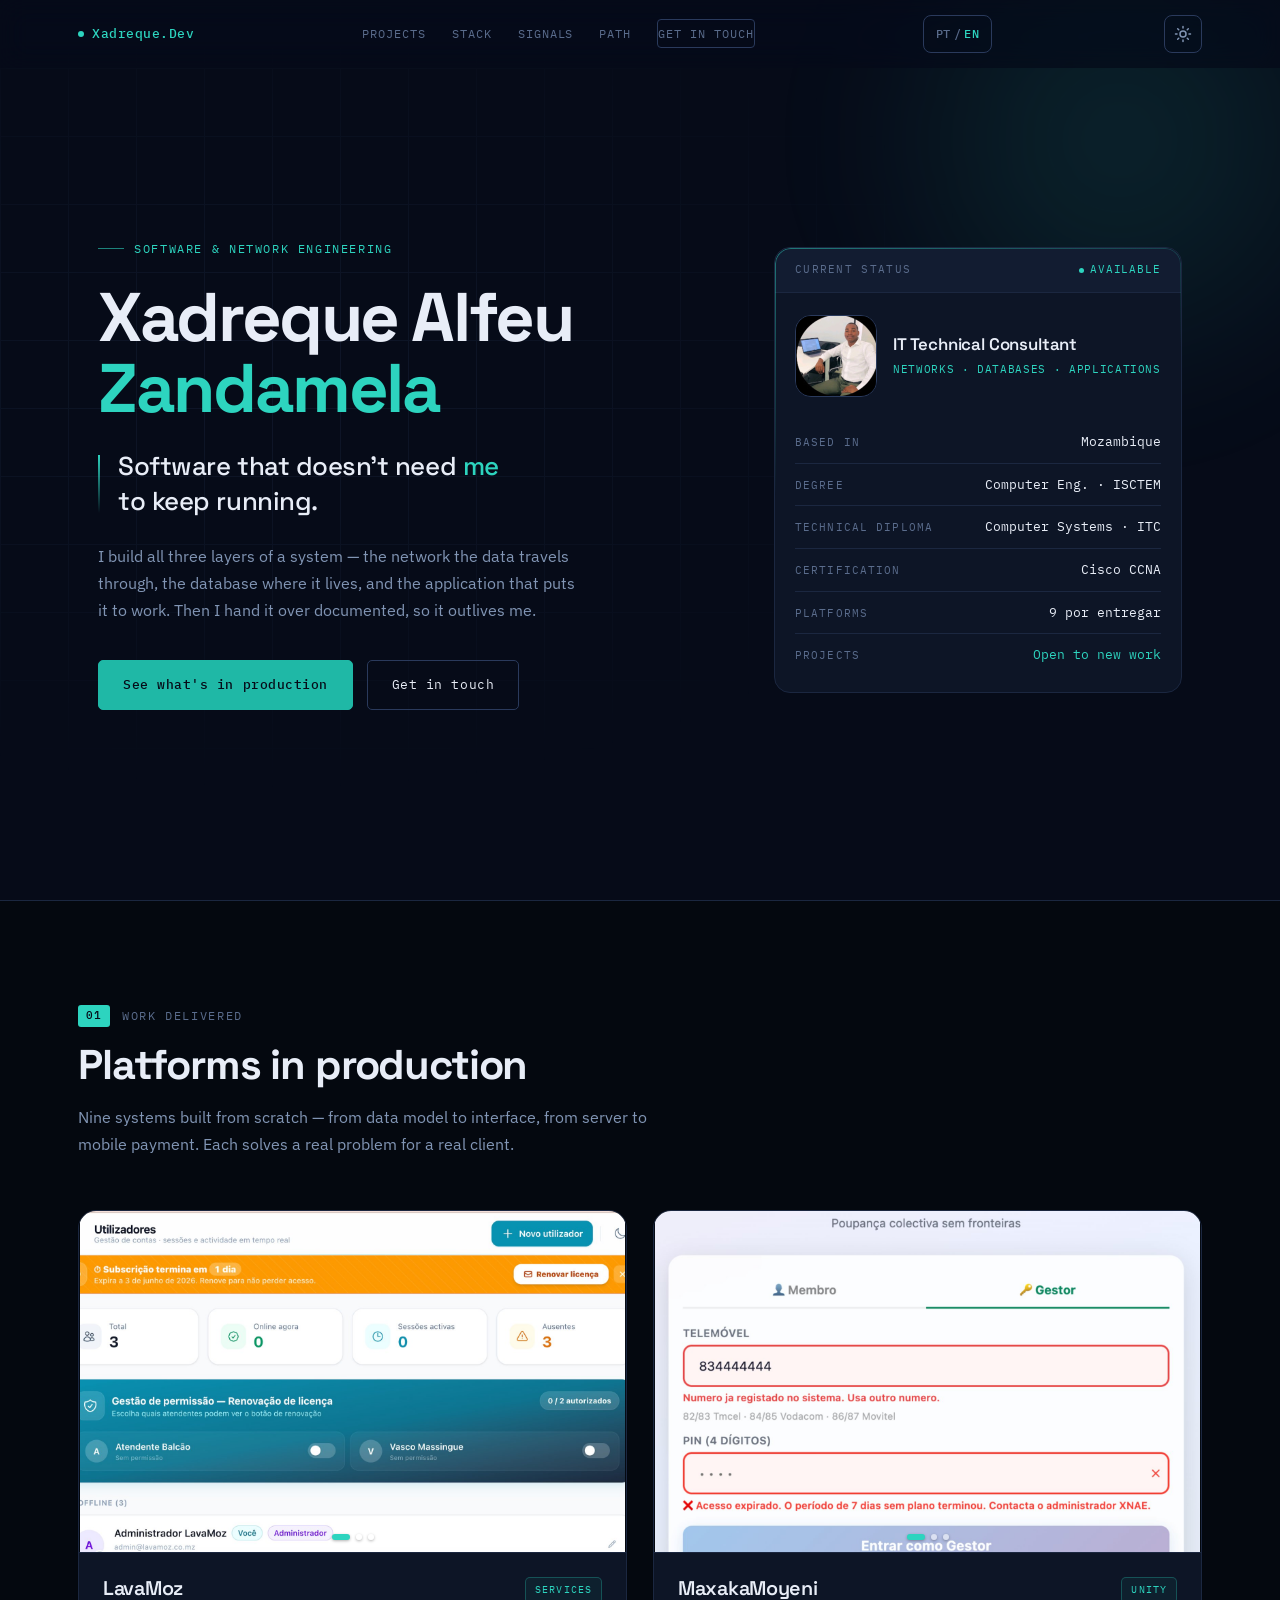
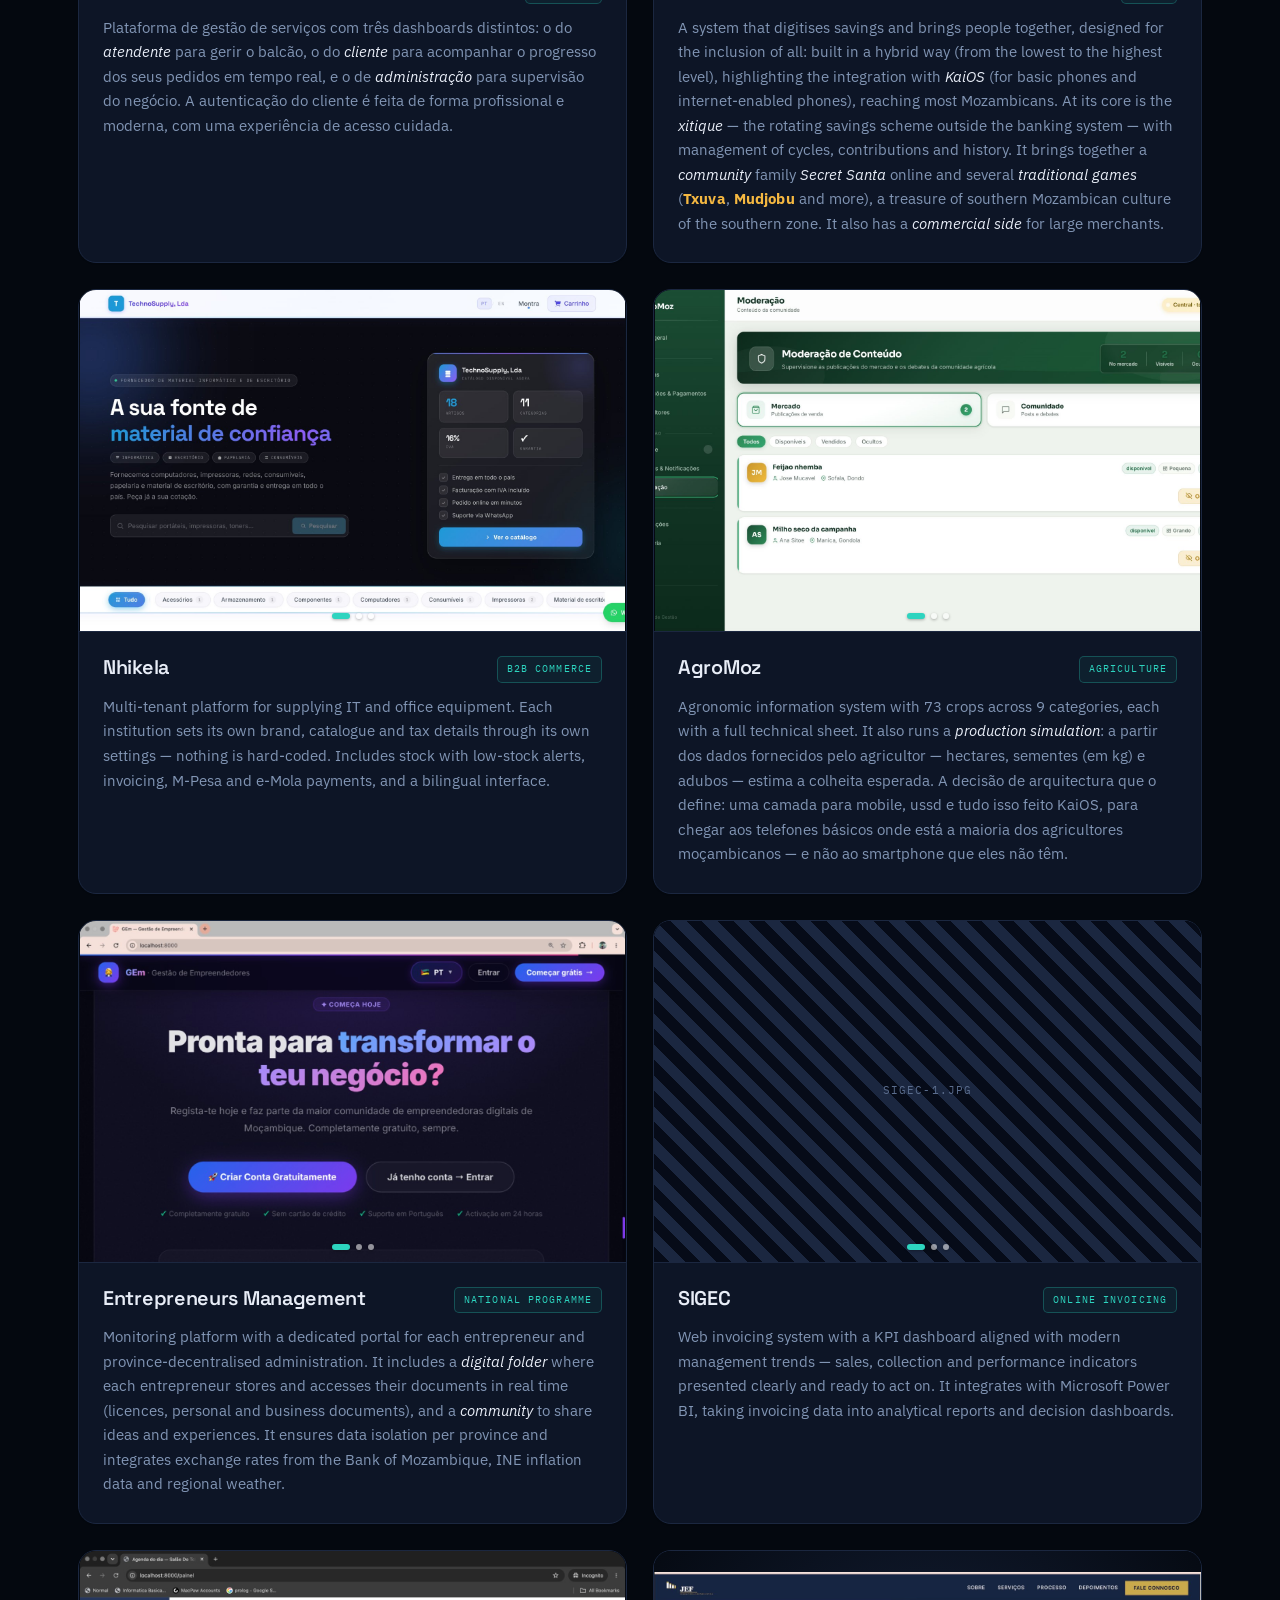
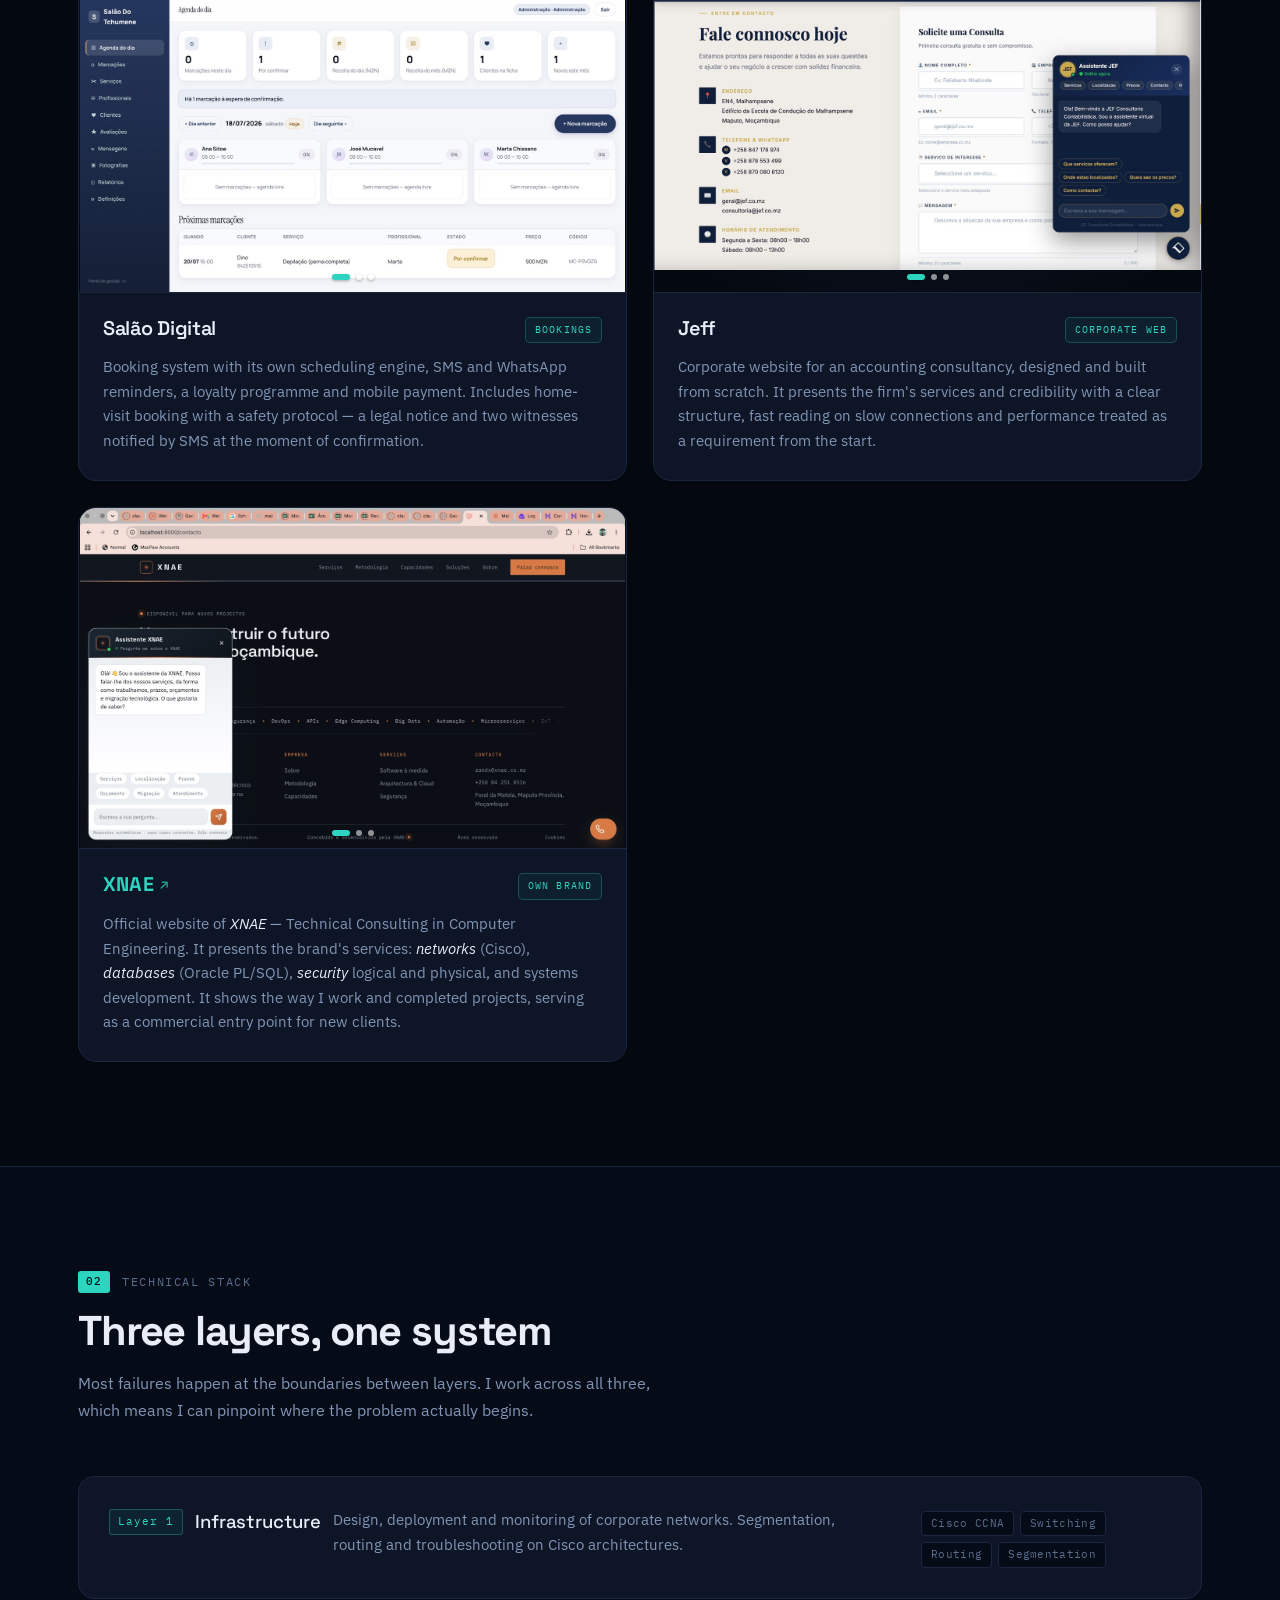
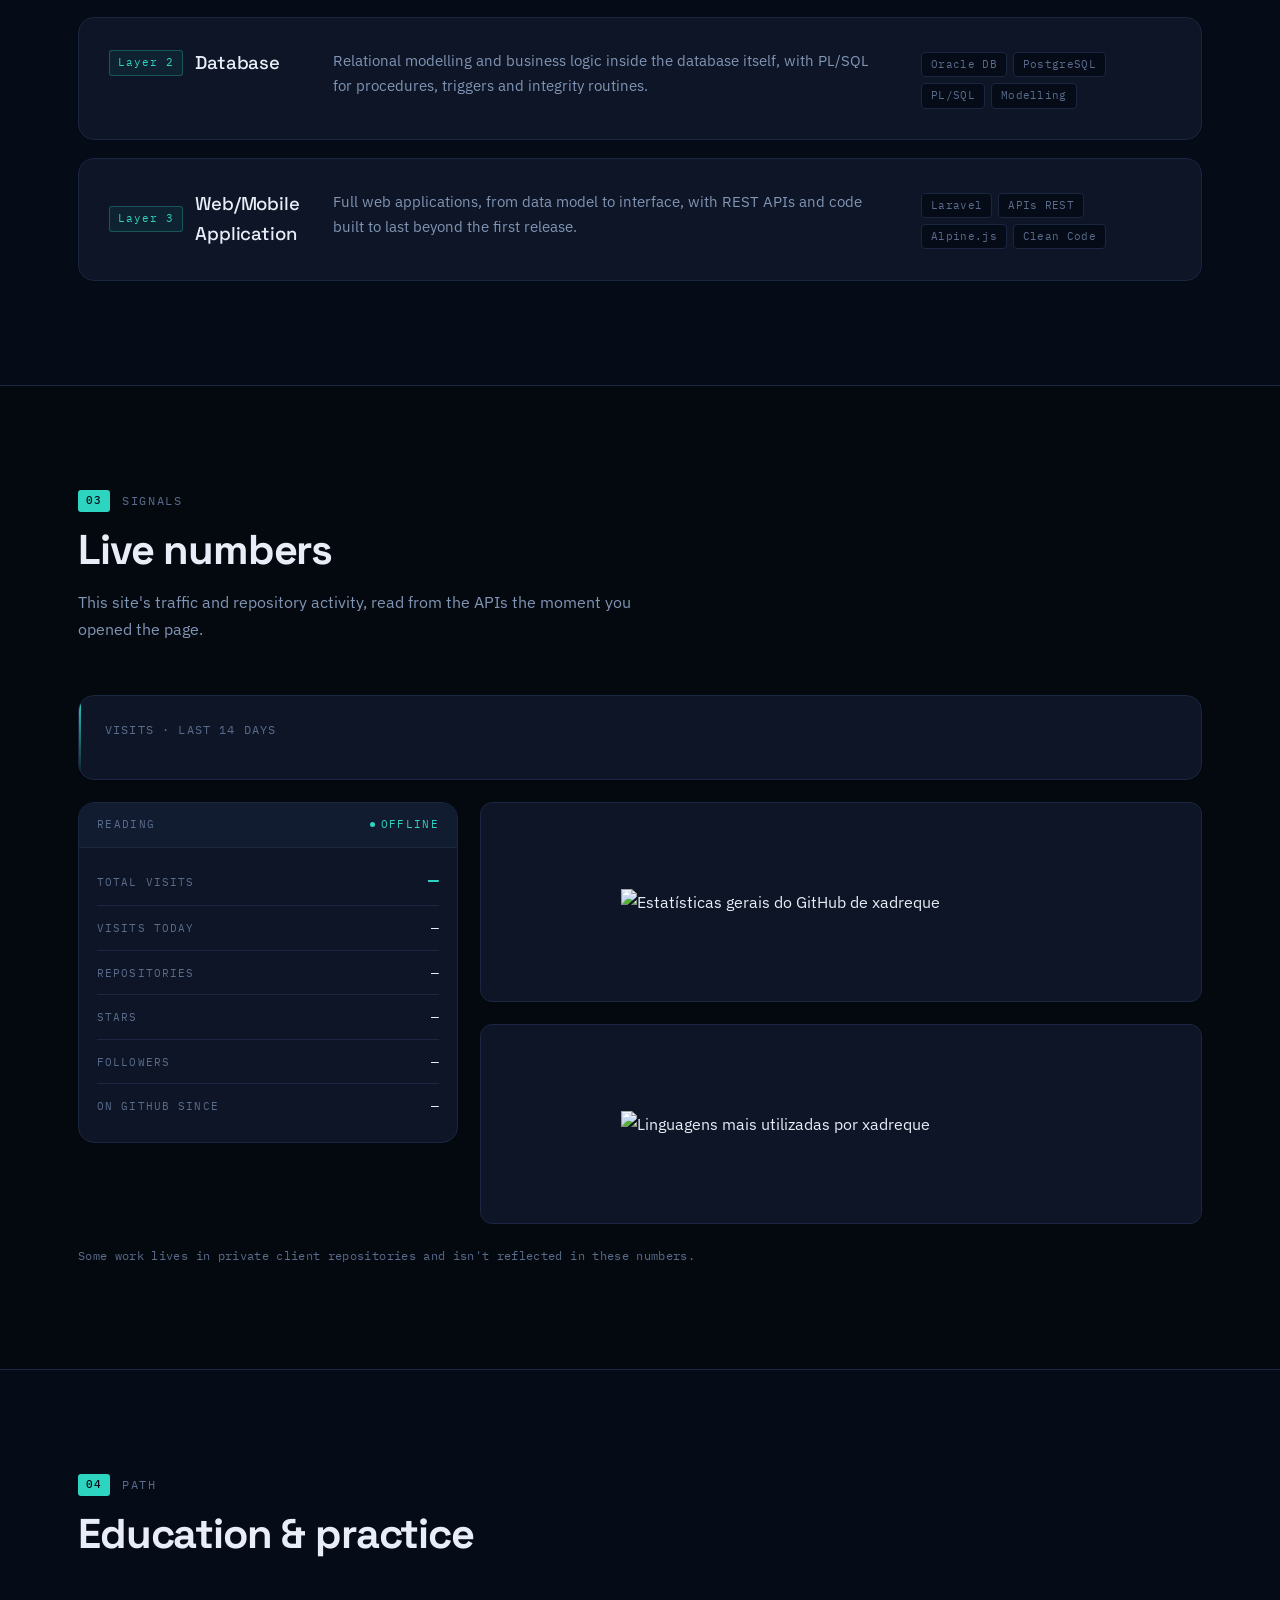
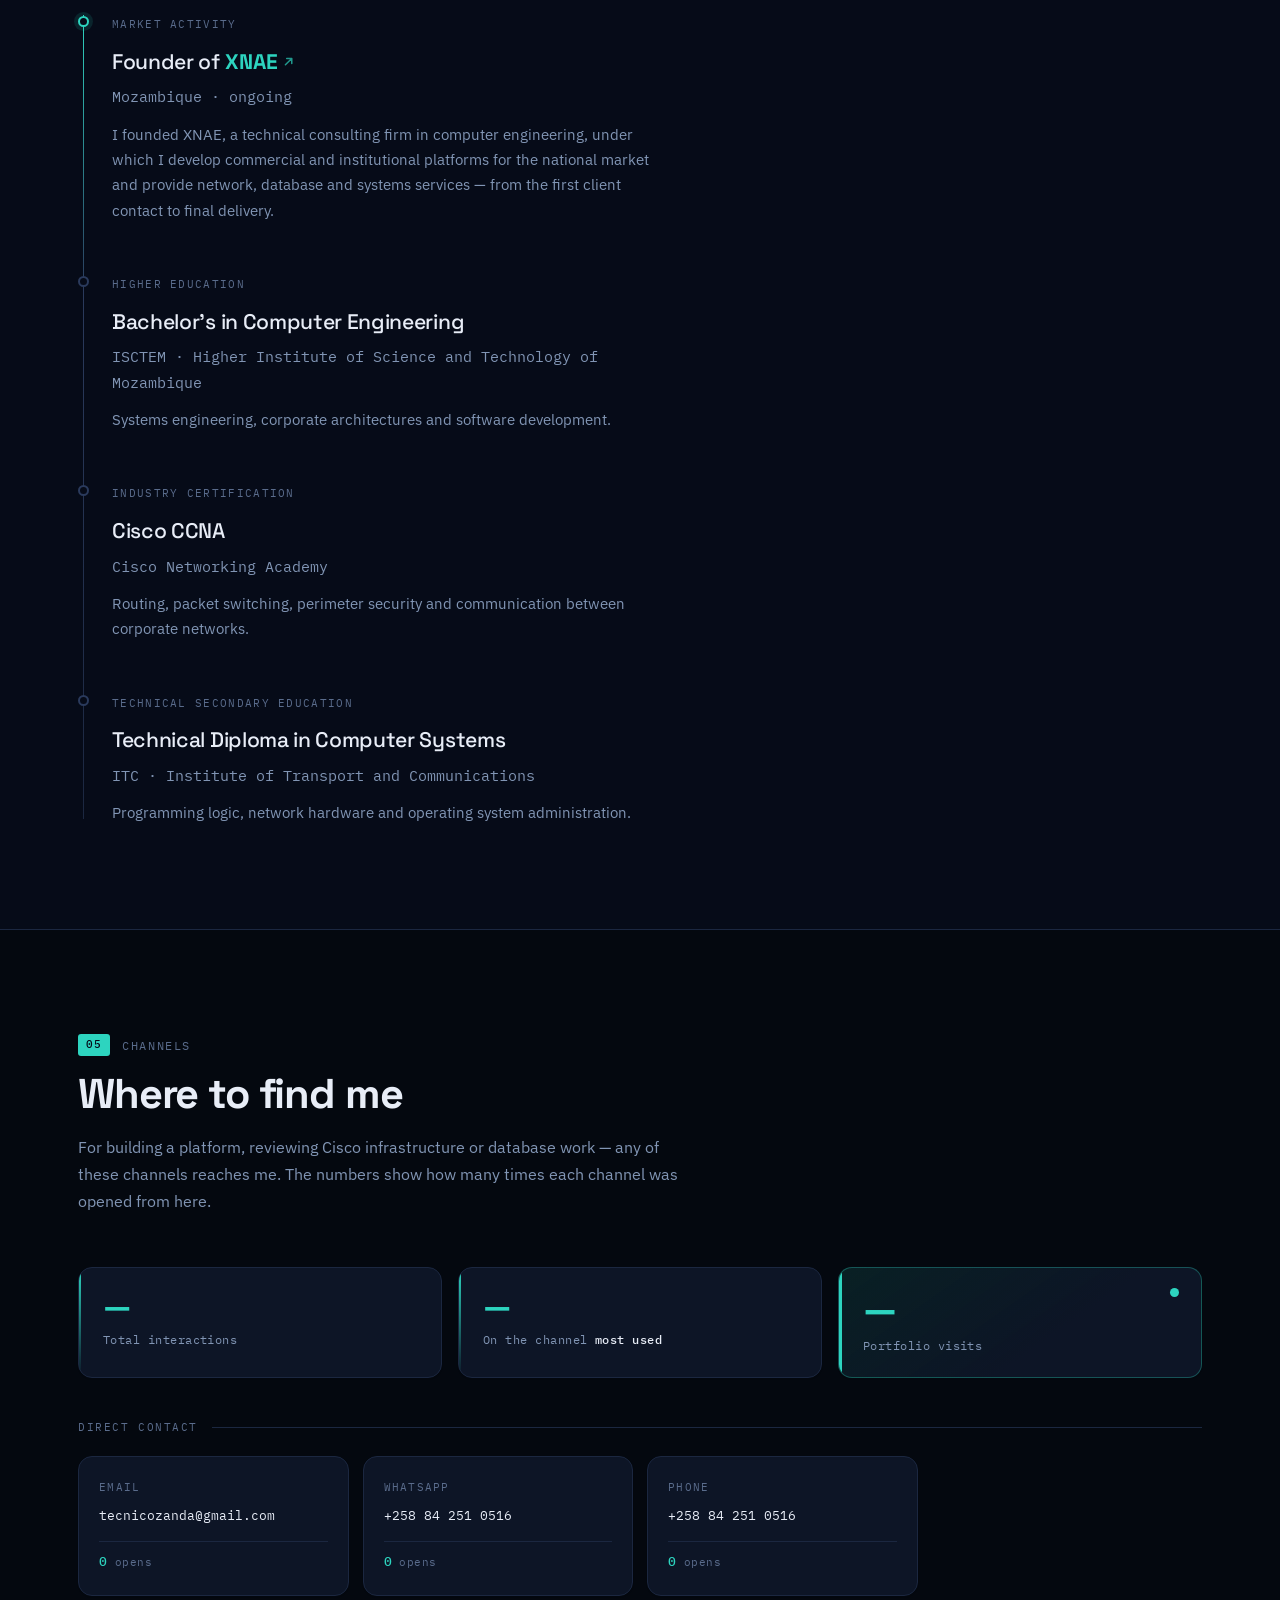
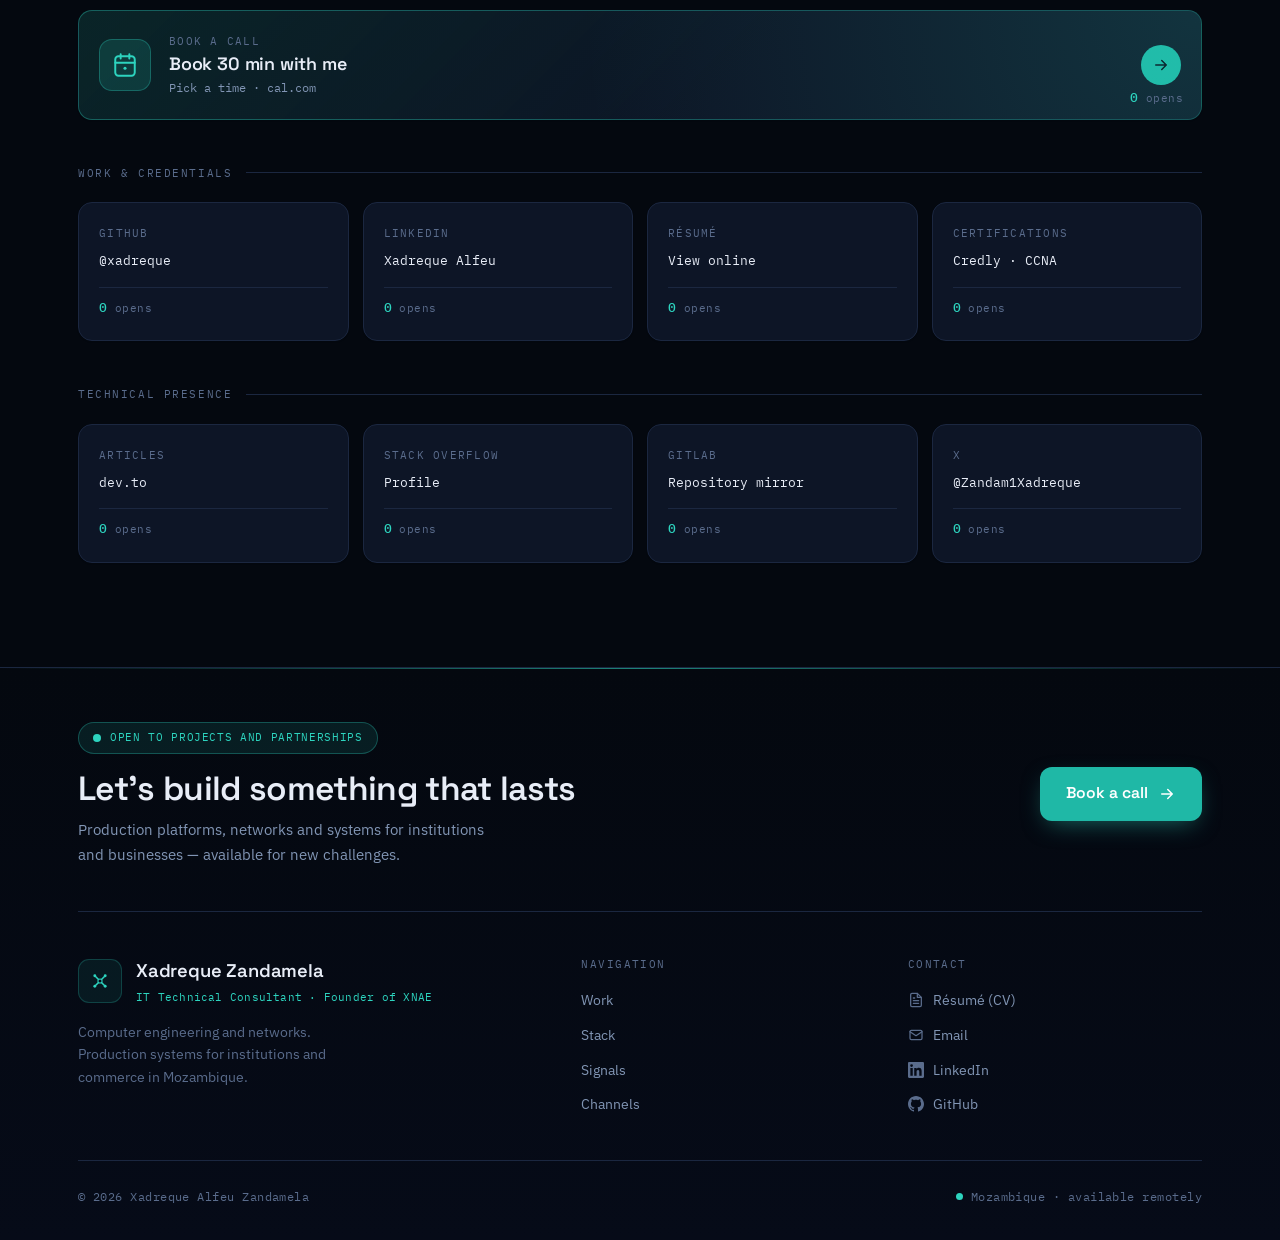
==== commit fa5bd8f7: "Update navigation link text from 'Xadreque Zandamela' to 'Xadreque.Dev'" ====
--- a/index.html
+++ b/index.html
@@ -466,7 +466,7 @@
 <nav class="nav" id="nav">
   <div class="wrap nav-inner">
     <a href="#topo" class="mark"><span class="mark-dot"></span>
-Xadreque Zandamela</a>
+Xadreque.Dev</a>
     <div class="nav-links" id="menu">
       <a href="#projectos">Projectos</a>
       <a href="#stack">Stack</a>
